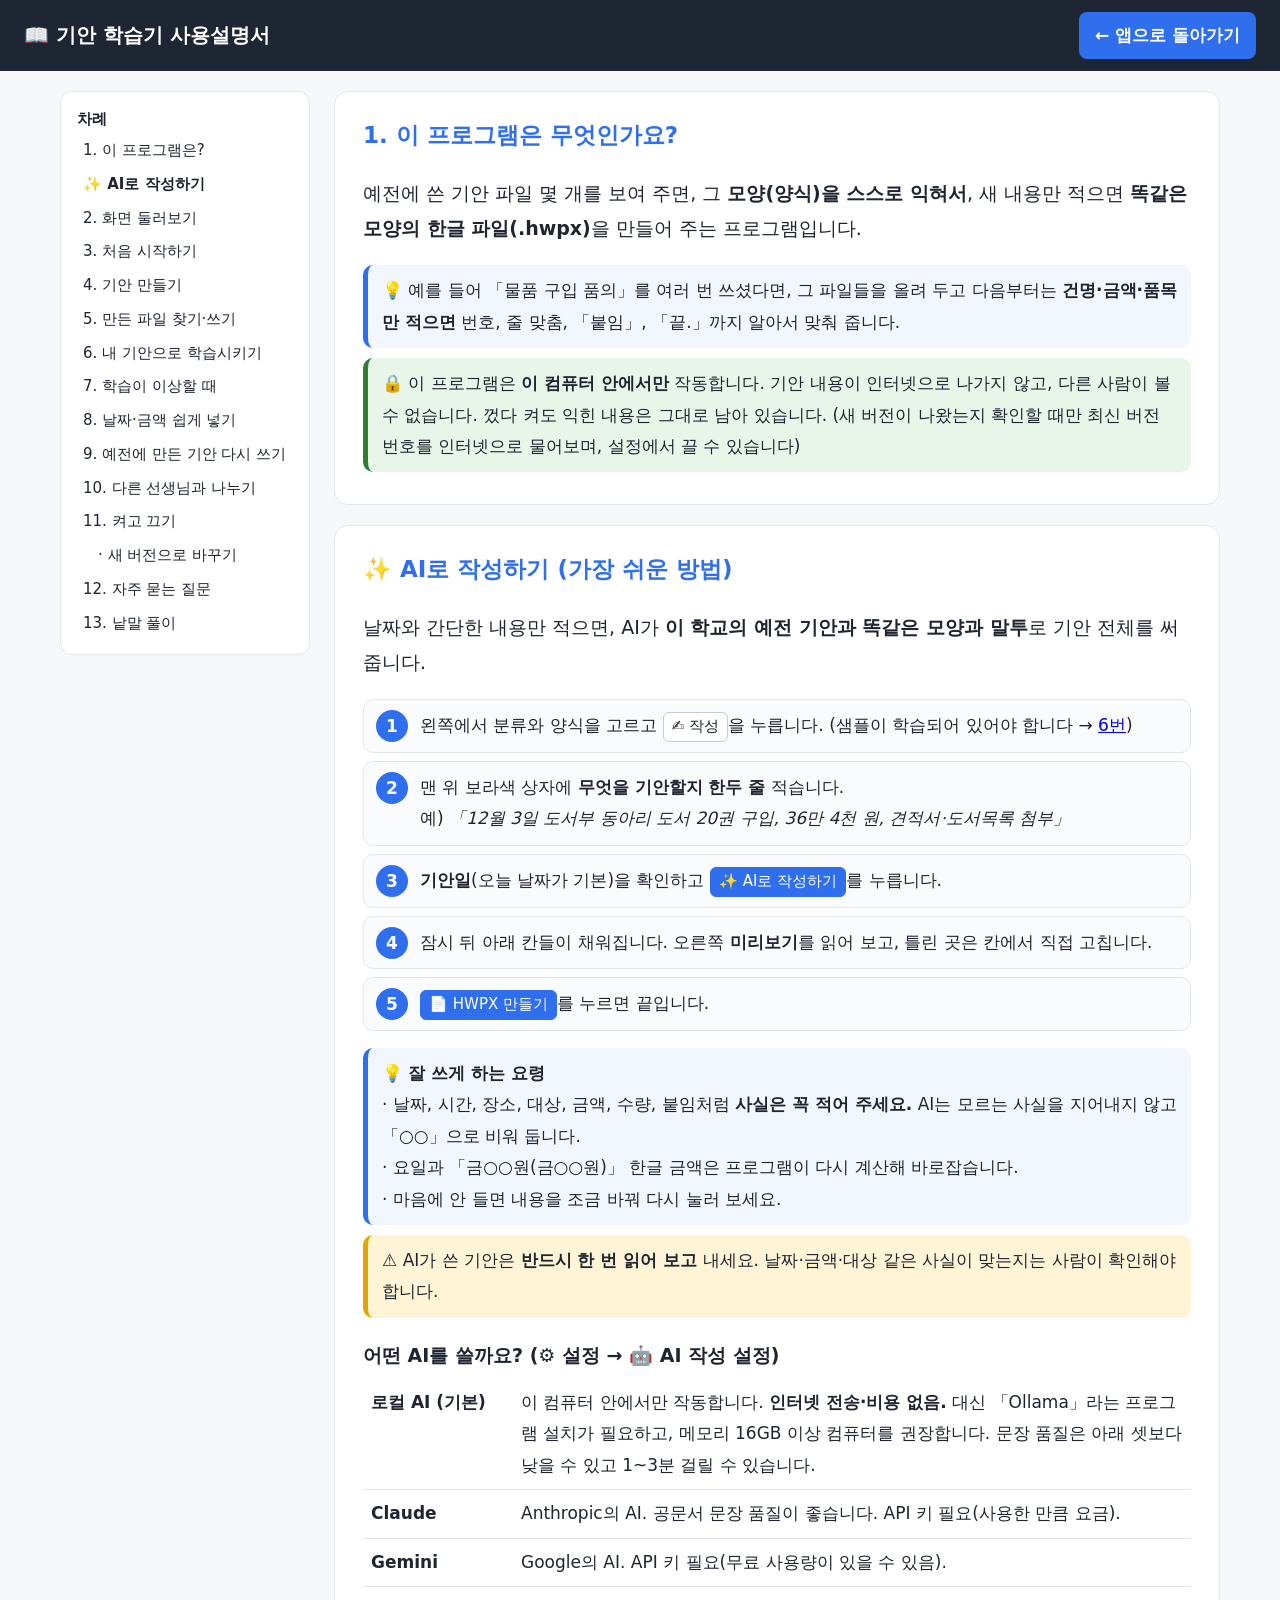
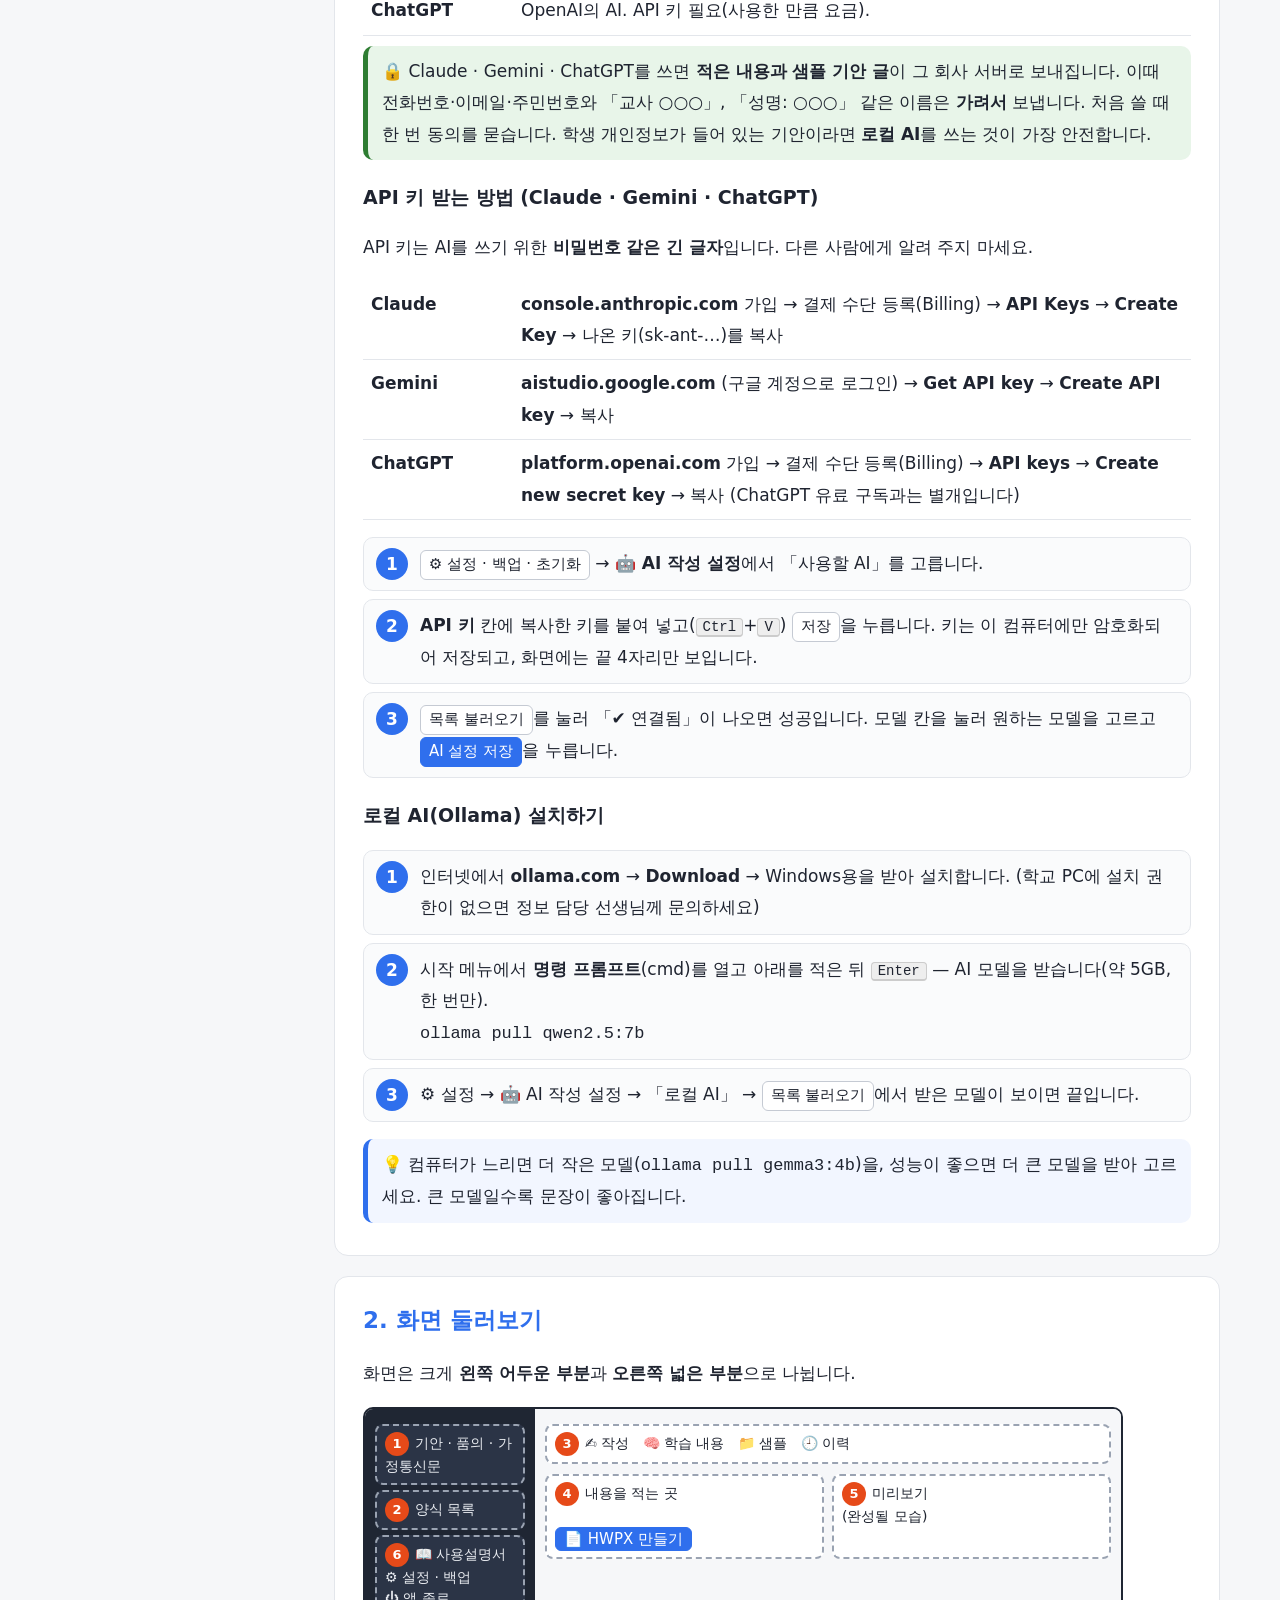
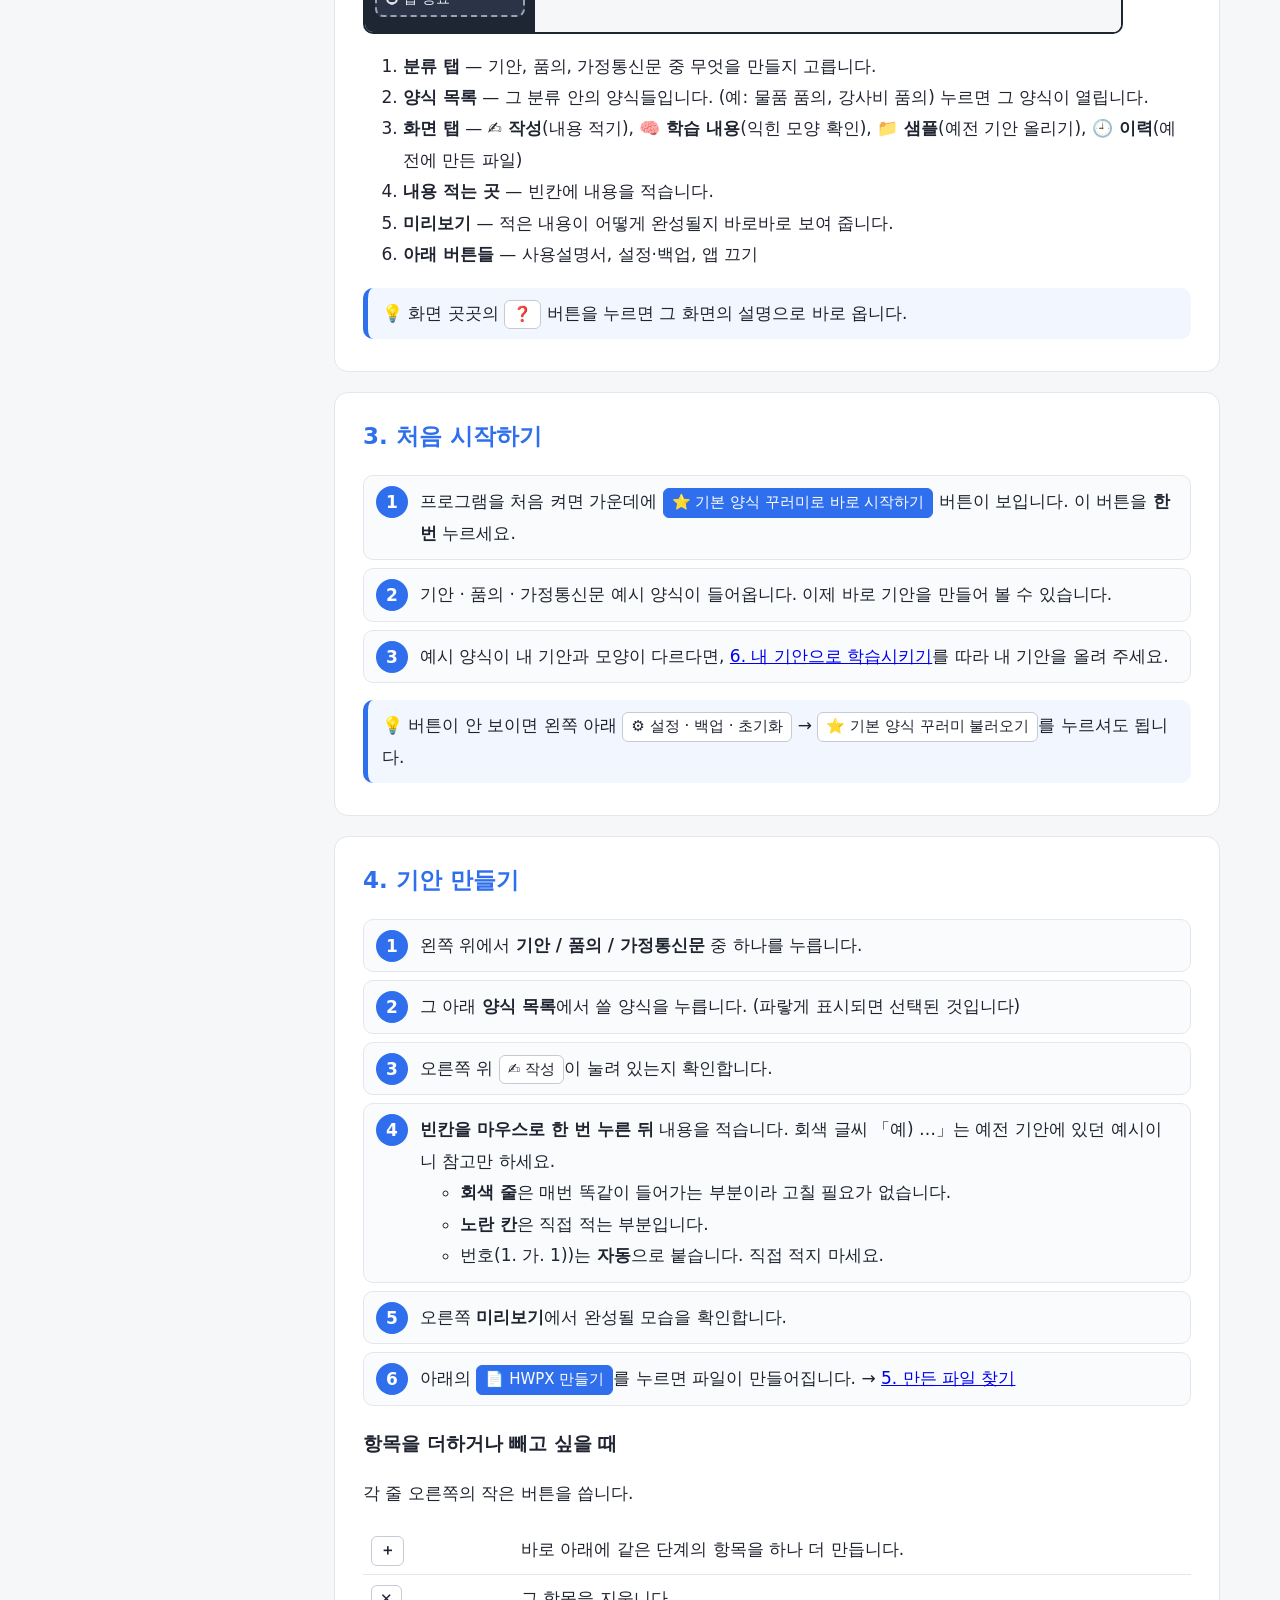
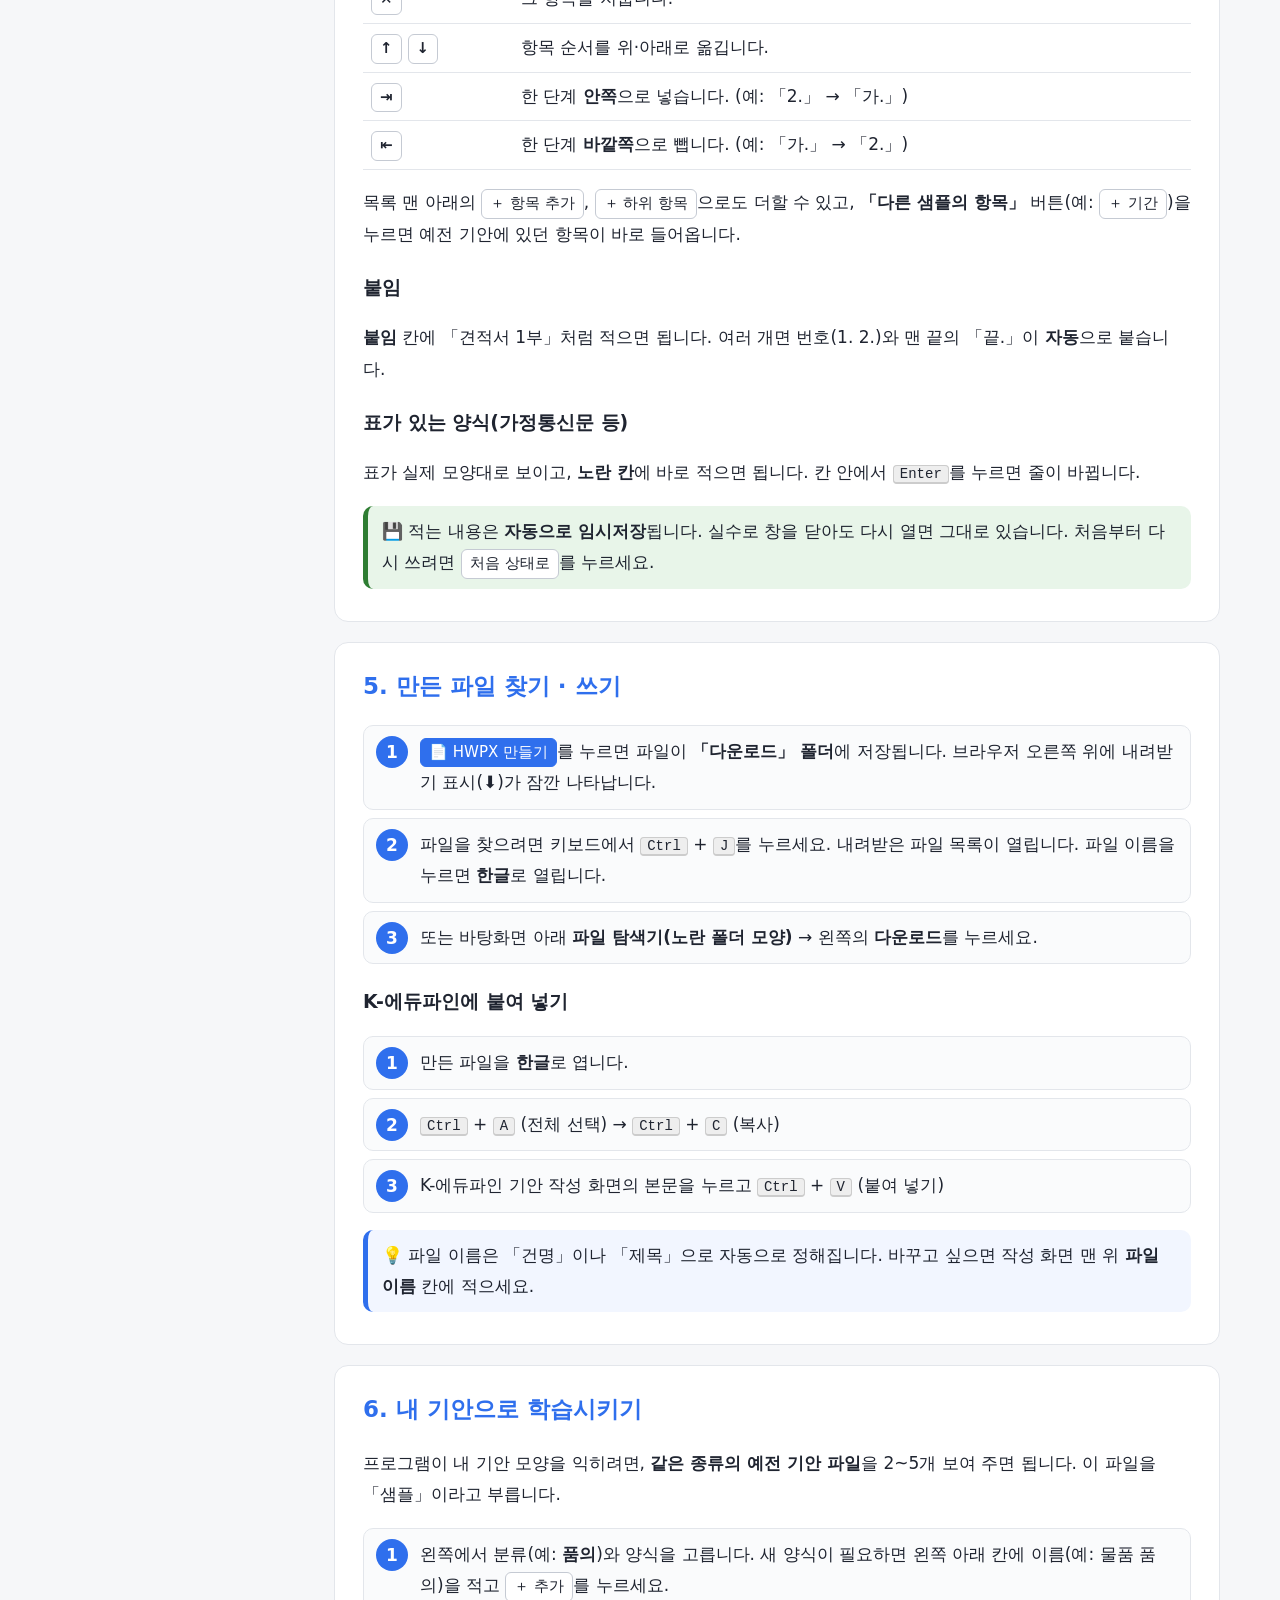
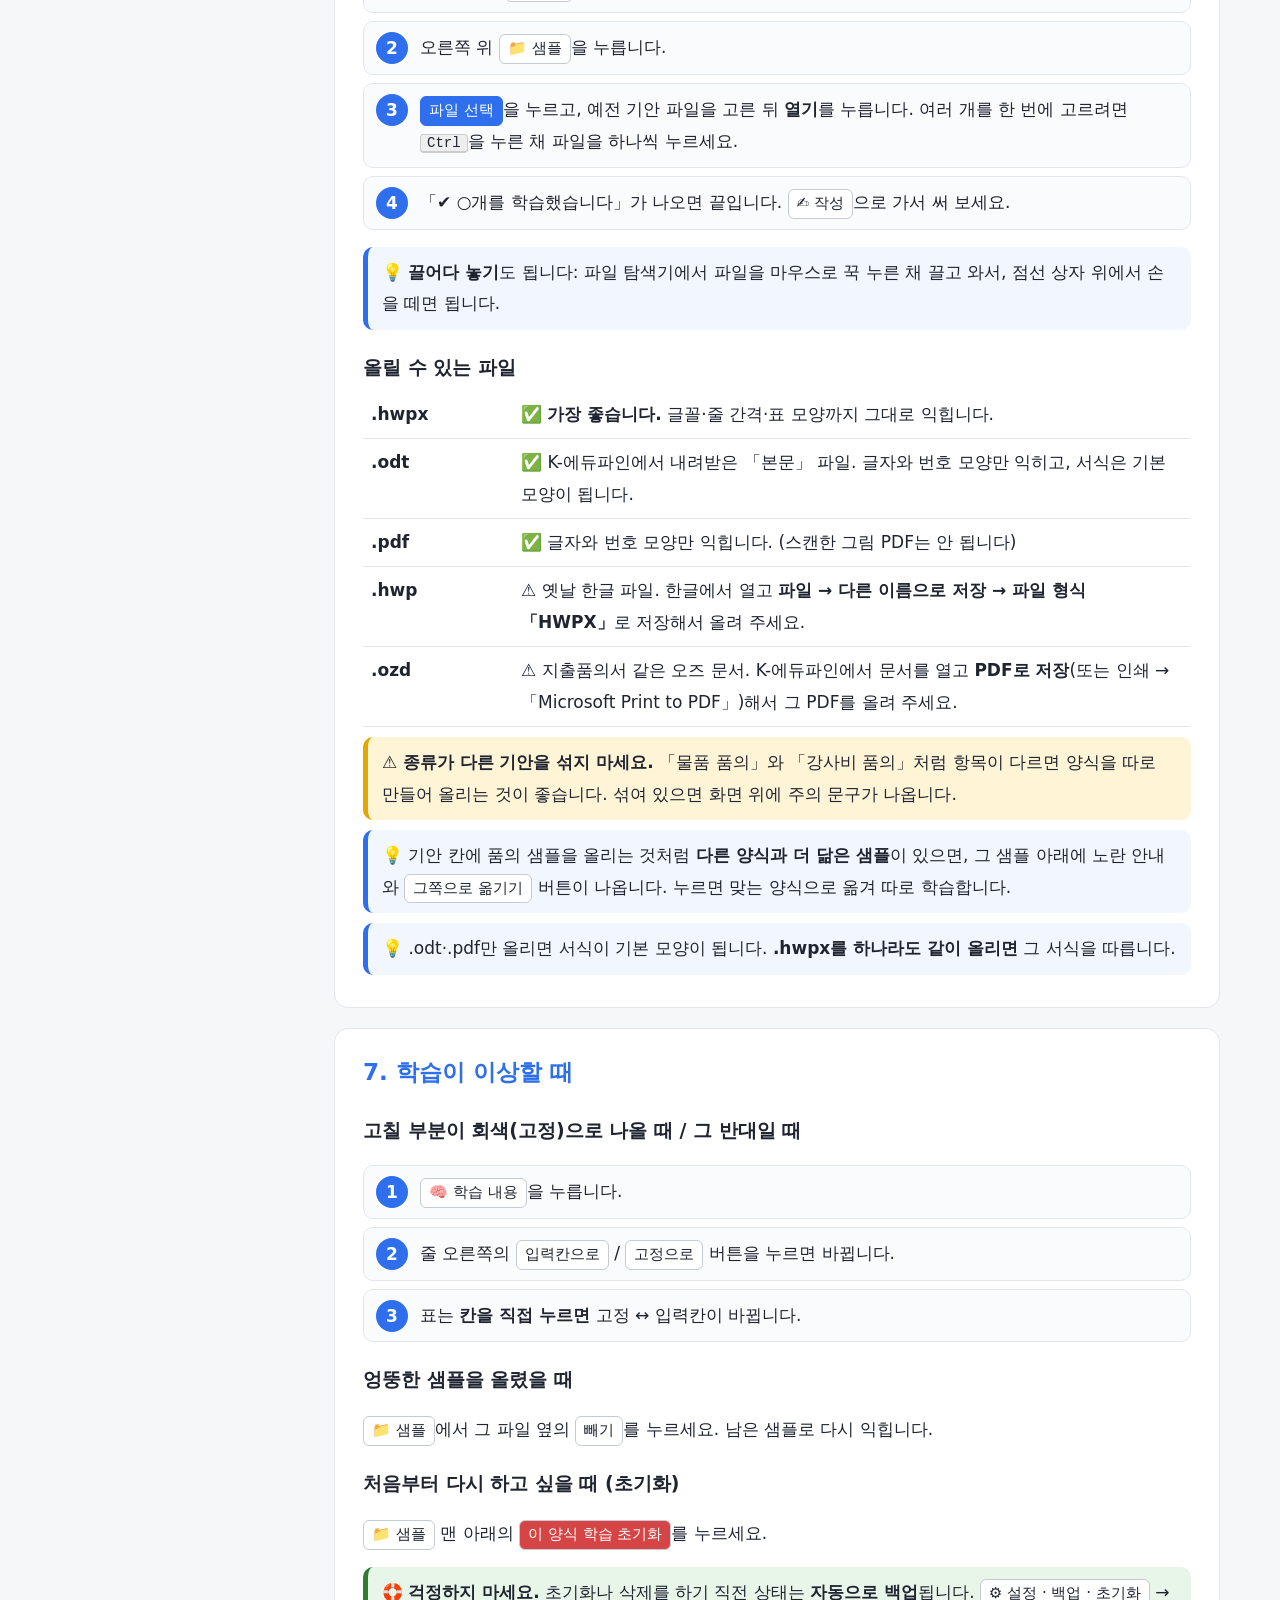
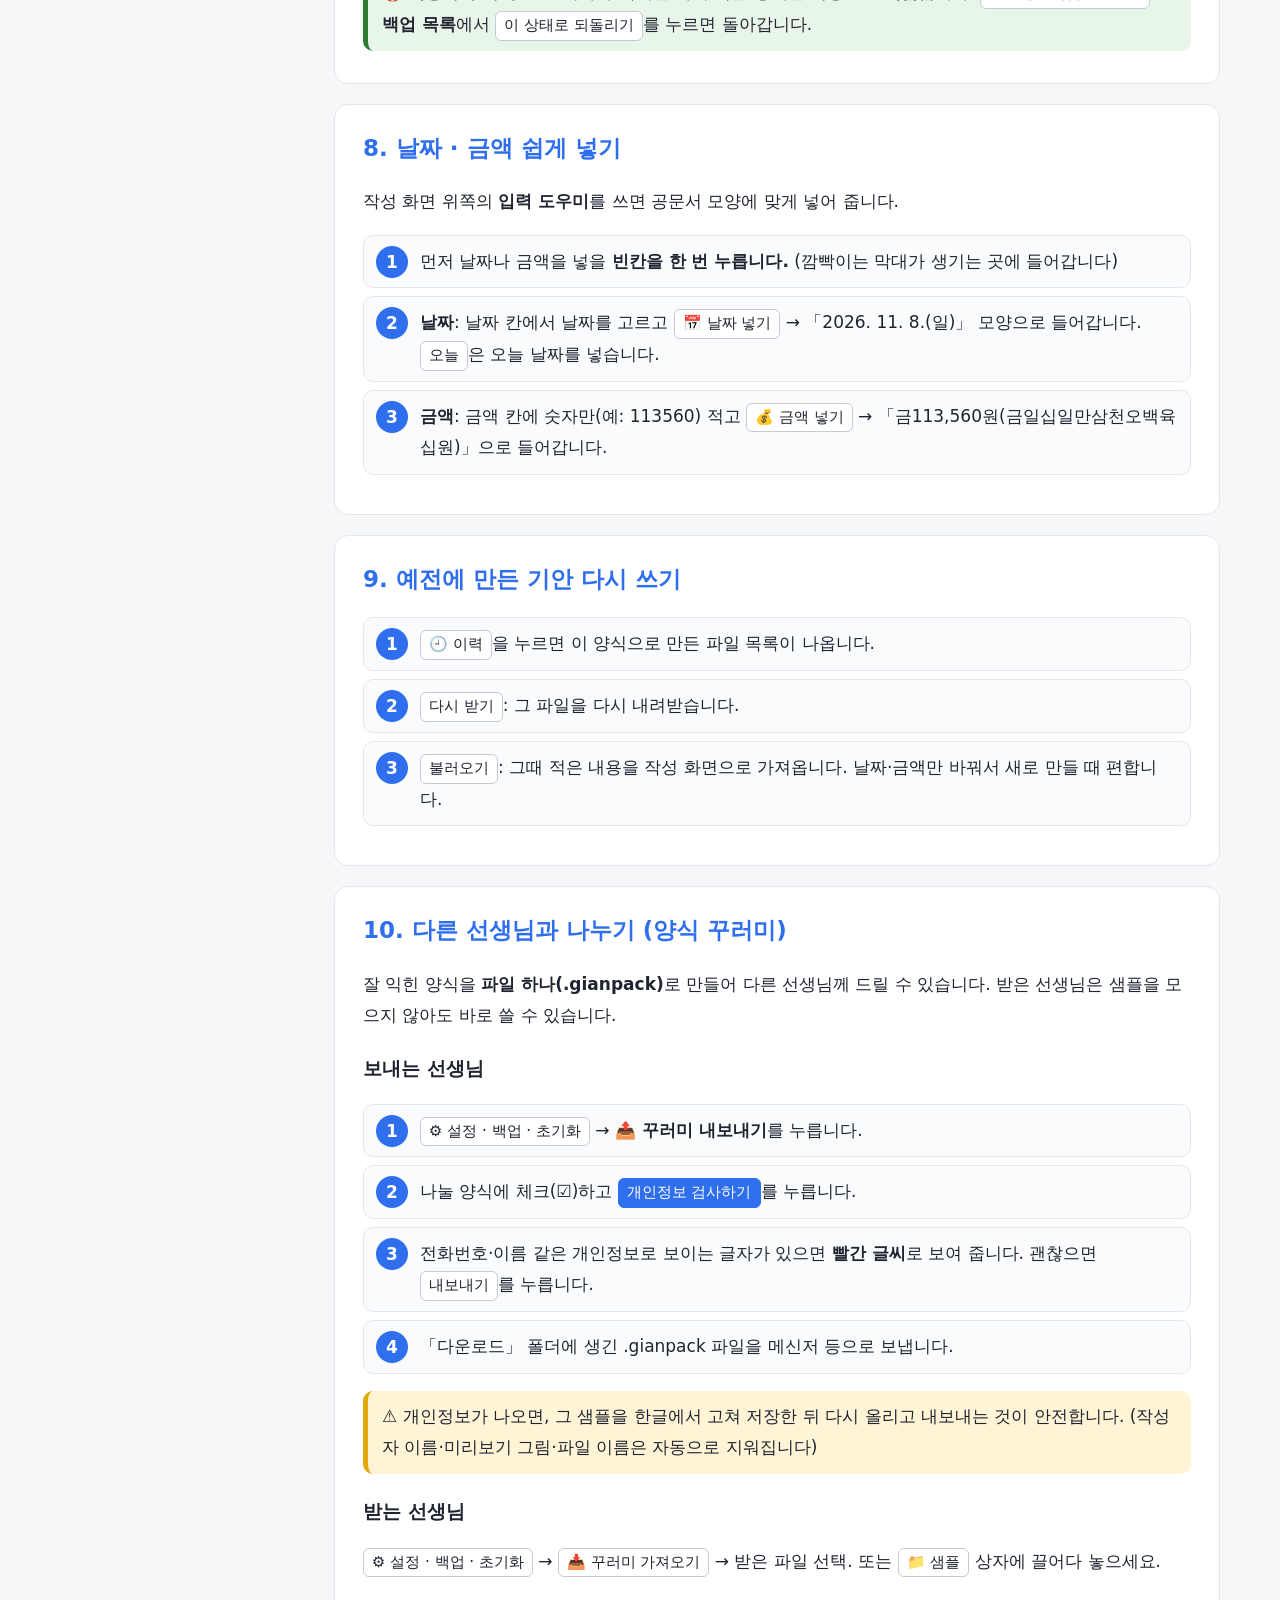
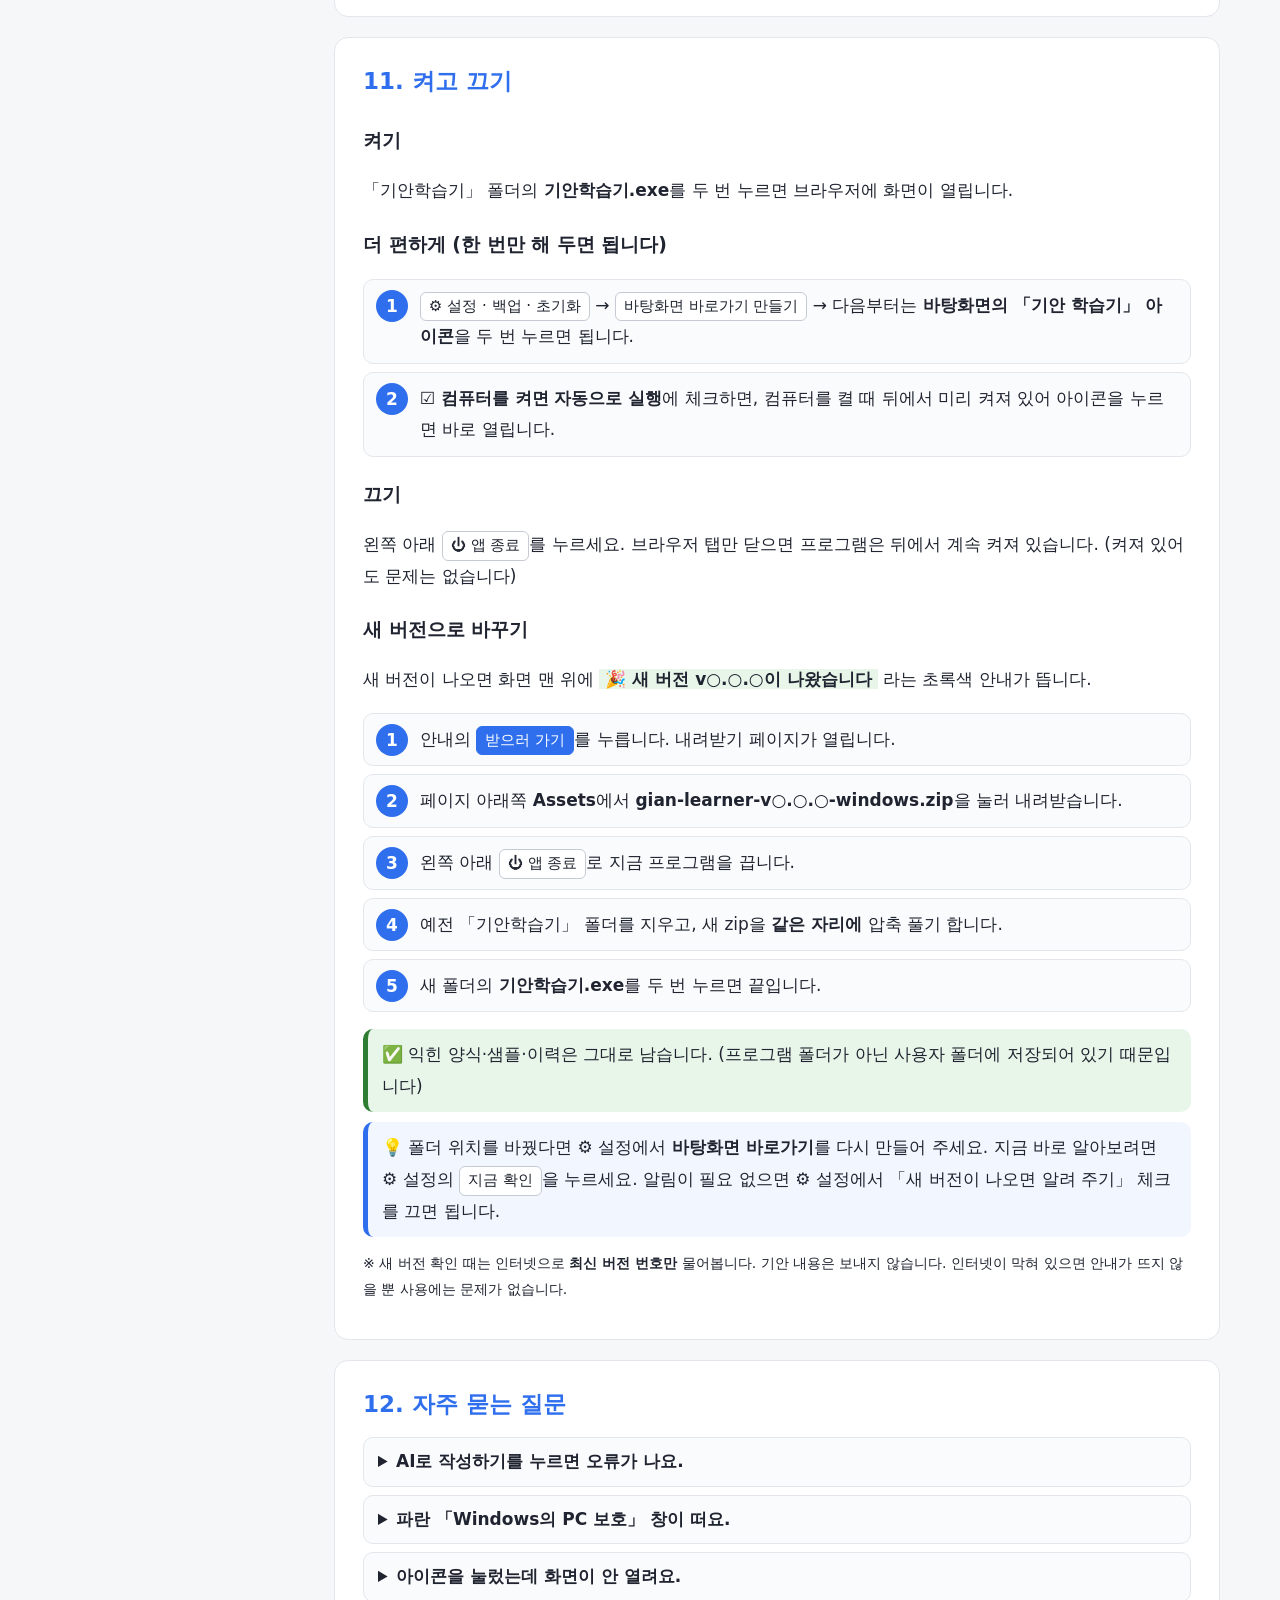
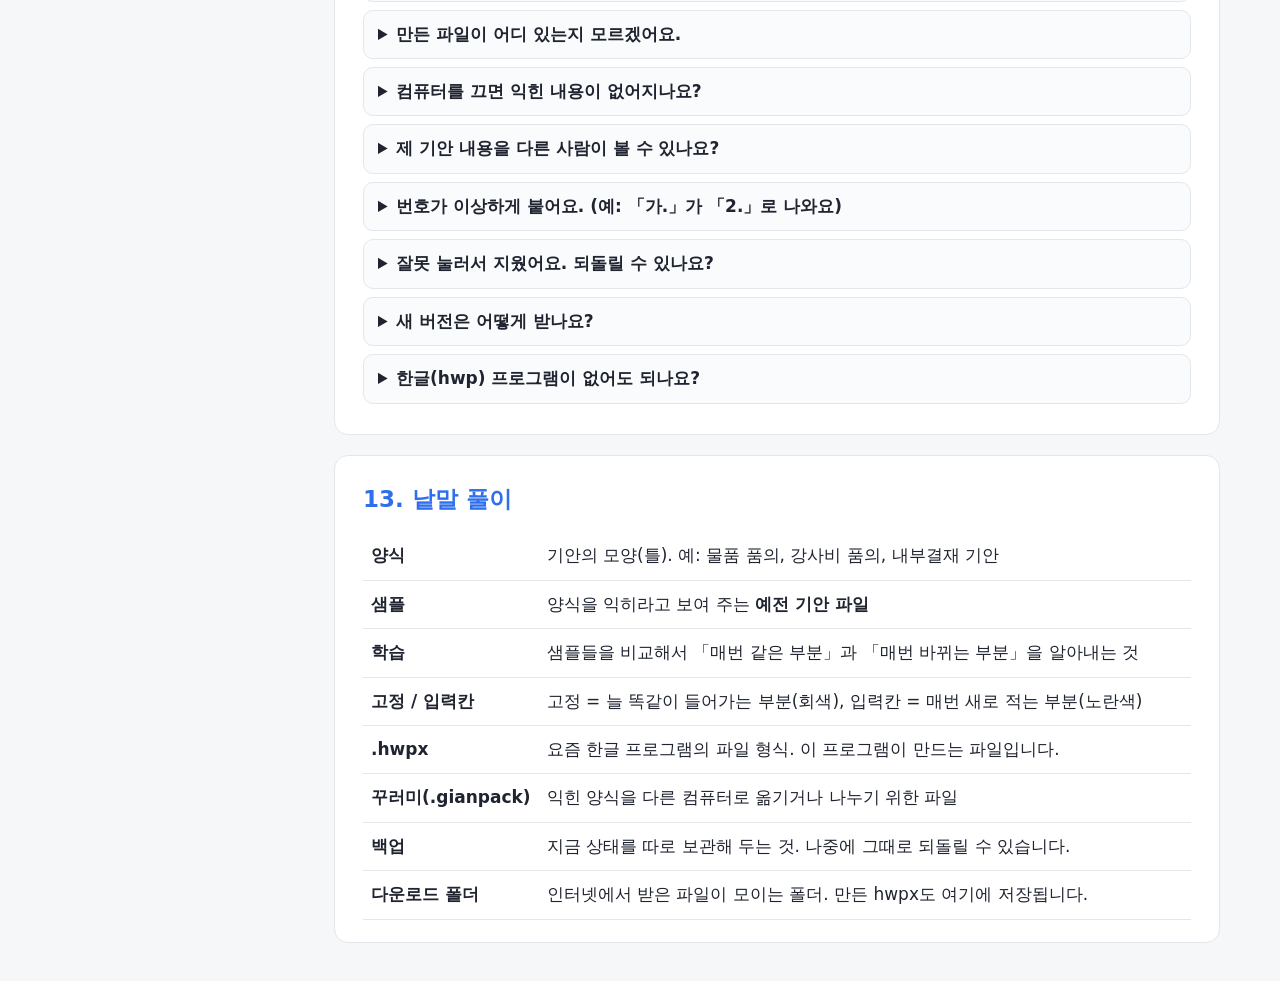
==== app/static/help.html @ 11eee834 "revert: 표 줄 늘리기·줄이기 기능 빼기 (샘플 양식 확인만 v1.3.0에 남김) 기안문에는 표가 없고 품의 표는 K-에듀파인이 자동으로 넣으므로 사용자 결정에 따라 표 반복" ====
<!DOCTYPE html>
<html lang="ko">
<head>
<meta charset="utf-8">
<meta name="viewport" content="width=device-width, initial-scale=1">
<title>기안 학습기 사용설명서</title>
<style>
  :root { --primary: #2f6fed; --line: #e3e6eb; --muted: #6b7280; --soft: #f2f6ff; --warn: #fff4d6; --ok: #e8f5e9; }
  * { box-sizing: border-box; }
  body { margin: 0; font-family: "Malgun Gothic", "맑은 고딕", system-ui, sans-serif; font-size: 17px; line-height: 1.85; color: #1f2430; background: #f6f7f9; }
  header { position: sticky; top: 0; z-index: 5; background: #1f2633; color: #fff; padding: 12px 24px; display: flex; align-items: center; gap: 14px; }
  header h1 { font-size: 20px; margin: 0; flex: 1; }
  header a.back { background: var(--primary); color: #fff; text-decoration: none; padding: 8px 16px; border-radius: 8px; font-weight: 700; }
  .wrap { display: grid; grid-template-columns: 250px 1fr; gap: 24px; max-width: 1200px; margin: 0 auto; padding: 20px; }
  nav.toc { position: sticky; top: 76px; align-self: start; background: #fff; border: 1px solid var(--line); border-radius: 12px; padding: 14px 16px; font-size: 15px; }
  nav.toc a { display: block; color: #1f2430; text-decoration: none; padding: 3px 6px; border-radius: 6px; }
  nav.toc a:hover { background: var(--soft); color: var(--primary); }
  main section { background: #fff; border: 1px solid var(--line); border-radius: 14px; padding: 22px 28px; margin-bottom: 20px; scroll-margin-top: 80px; }
  h2 { font-size: 23px; margin: 0 0 12px; color: var(--primary); }
  h3 { font-size: 19px; margin: 20px 0 6px; }
  ol.steps { counter-reset: s; list-style: none; padding: 0; }
  ol.steps > li { counter-increment: s; position: relative; padding: 10px 12px 10px 56px; margin: 8px 0; background: #fafbfc; border-radius: 10px; border: 1px solid var(--line); }
  ol.steps > li::before { content: counter(s); position: absolute; left: 12px; top: 10px; width: 32px; height: 32px; border-radius: 50%; background: var(--primary); color: #fff; font-weight: 700; text-align: center; line-height: 32px; }
  .btn { display: inline-block; background: #fff; border: 1px solid #c5cad3; border-radius: 6px; padding: 0 8px; font-size: 15px; white-space: nowrap; }
  .btn.blue { background: var(--primary); color: #fff; border-color: var(--primary); }
  .tip, .warn, .ok { border-radius: 10px; padding: 10px 14px; margin: 10px 0; }
  .tip { background: var(--soft); border-left: 5px solid var(--primary); }
  .warn { background: var(--warn); border-left: 5px solid #e0a800; }
  .ok { background: var(--ok); border-left: 5px solid #2e7d32; }
  kbd { background: #eee; border: 1px solid #ccc; border-bottom-width: 2px; border-radius: 4px; padding: 0 6px; font-size: 14px; }
  /* 화면 그림 */
  .mock { display: grid; grid-template-columns: 170px 1fr; gap: 0; border: 2px solid #1f2633; border-radius: 10px; overflow: hidden; font-size: 14px; line-height: 1.5; margin: 12px 0; max-width: 760px; }
  .mock .side { background: #1f2633; color: #e8ebf0; padding: 10px; }
  .mock .main { padding: 10px; background: #f6f7f9; }
  .mock .box { border: 2px dashed #9aa3b2; border-radius: 8px; padding: 6px 8px; margin: 5px 0; position: relative; background: #fff; color: #1f2430; }
  .mock .side .box { background: #2b3446; color: #e8ebf0; }
  .mock .num { display: inline-block; width: 24px; height: 24px; border-radius: 50%; background: #e64a19; color: #fff; text-align: center; line-height: 24px; font-weight: 700; margin-right: 6px; font-size: 13px; }
  .mock .row { display: flex; gap: 8px; }
  .mock .row .box { flex: 1; }
  table.terms { border-collapse: collapse; width: 100%; }
  table.terms td { border-bottom: 1px solid var(--line); padding: 8px; vertical-align: top; }
  table.terms td:first-child { font-weight: 700; white-space: nowrap; width: 150px; }
  details { border: 1px solid var(--line); border-radius: 10px; padding: 8px 14px; margin: 8px 0; background: #fafbfc; }
  details summary { cursor: pointer; font-weight: 700; }
  details[open] summary { margin-bottom: 6px; color: var(--primary); }
  .big { font-size: 19px; }
  @media (max-width: 900px) { .wrap { grid-template-columns: 1fr; } nav.toc { position: static; } }
  @media print { header, nav.toc { display: none; } .wrap { display: block; } section { break-inside: avoid; } }
</style>
</head>
<body>
<header>
  <h1>📖 기안 학습기 사용설명서</h1>
  <a class="back" href="/">← 앱으로 돌아가기</a>
</header>
<div class="wrap">
<nav class="toc">
  <b>차례</b>
  <a href="#what">1. 이 프로그램은?</a>
  <a href="#ai"><b>✨ AI로 작성하기</b></a>
  <a href="#screen">2. 화면 둘러보기</a>
  <a href="#start">3. 처음 시작하기</a>
  <a href="#write">4. 기안 만들기</a>
  <a href="#file">5. 만든 파일 찾기·쓰기</a>
  <a href="#samples">6. 내 기안으로 학습시키기</a>
  <a href="#learn">7. 학습이 이상할 때</a>
  <a href="#helper">8. 날짜·금액 쉽게 넣기</a>
  <a href="#history">9. 예전에 만든 기안 다시 쓰기</a>
  <a href="#share">10. 다른 선생님과 나누기</a>
  <a href="#onoff">11. 켜고 끄기</a>
  <a href="#update">　· 새 버전으로 바꾸기</a>
  <a href="#faq">12. 자주 묻는 질문</a>
  <a href="#terms">13. 낱말 풀이</a>
</nav>

<main>
<section id="what">
  <h2>1. 이 프로그램은 무엇인가요?</h2>
  <p class="big">예전에 쓴 기안 파일 몇 개를 보여 주면, 그 <b>모양(양식)을 스스로 익혀서</b>,
    새 내용만 적으면 <b>똑같은 모양의 한글 파일(.hwpx)</b>을 만들어 주는 프로그램입니다.</p>
  <div class="tip">💡 예를 들어 「물품 구입 품의」를 여러 번 쓰셨다면, 그 파일들을 올려 두고
    다음부터는 <b>건명·금액·품목만 적으면</b> 번호, 줄 맞춤, 「붙임」, 「끝.」까지 알아서 맞춰 줍니다.</div>
  <div class="ok">🔒 이 프로그램은 <b>이 컴퓨터 안에서만</b> 작동합니다. 기안 내용이 인터넷으로 나가지 않고,
    다른 사람이 볼 수 없습니다. 껐다 켜도 익힌 내용은 그대로 남아 있습니다.
    (새 버전이 나왔는지 확인할 때만 최신 버전 번호를 인터넷으로 물어보며, 설정에서 끌 수 있습니다)</div>
</section>

<section id="ai">
  <h2>✨ AI로 작성하기 (가장 쉬운 방법)</h2>
  <p class="big">날짜와 간단한 내용만 적으면, AI가 <b>이 학교의 예전 기안과 똑같은 모양과 말투</b>로 기안 전체를 써 줍니다.</p>
  <ol class="steps">
    <li>왼쪽에서 분류와 양식을 고르고 <span class="btn">✍ 작성</span>을 누릅니다. (샘플이 학습되어 있어야 합니다 → <a href="#samples">6번</a>)</li>
    <li>맨 위 보라색 상자에 <b>무엇을 기안할지 한두 줄</b> 적습니다.<br>
      예) <i>「12월 3일 도서부 동아리 도서 20권 구입, 36만 4천 원, 견적서·도서목록 첨부」</i></li>
    <li><b>기안일</b>(오늘 날짜가 기본)을 확인하고 <span class="btn blue">✨ AI로 작성하기</span>를 누릅니다.</li>
    <li>잠시 뒤 아래 칸들이 채워집니다. 오른쪽 <b>미리보기</b>를 읽어 보고, 틀린 곳은 칸에서 직접 고칩니다.</li>
    <li><span class="btn blue">📄 HWPX 만들기</span>를 누르면 끝입니다.</li>
  </ol>
  <div class="tip">💡 <b>잘 쓰게 하는 요령</b><br>
    · 날짜, 시간, 장소, 대상, 금액, 수량, 붙임처럼 <b>사실은 꼭 적어 주세요.</b> AI는 모르는 사실을 지어내지 않고 「○○」으로 비워 둡니다.<br>
    · 요일과 「금○○원(금○○원)」 한글 금액은 프로그램이 다시 계산해 바로잡습니다.<br>
    · 마음에 안 들면 내용을 조금 바꿔 다시 눌러 보세요.</div>
  <div class="warn">⚠ AI가 쓴 기안은 <b>반드시 한 번 읽어 보고</b> 내세요. 날짜·금액·대상 같은 사실이 맞는지는 사람이 확인해야 합니다.</div>

  <h3>어떤 AI를 쓸까요? (⚙ 설정 → 🤖 AI 작성 설정)</h3>
  <table class="terms">
    <tr><td>로컬 AI (기본)</td><td>이 컴퓨터 안에서만 작동합니다. <b>인터넷 전송·비용 없음.</b> 대신 「Ollama」라는 프로그램 설치가 필요하고, 메모리 16GB 이상 컴퓨터를 권장합니다. 문장 품질은 아래 셋보다 낮을 수 있고 1~3분 걸릴 수 있습니다.</td></tr>
    <tr><td>Claude</td><td>Anthropic의 AI. 공문서 문장 품질이 좋습니다. API 키 필요(사용한 만큼 요금).</td></tr>
    <tr><td>Gemini</td><td>Google의 AI. API 키 필요(무료 사용량이 있을 수 있음).</td></tr>
    <tr><td>ChatGPT</td><td>OpenAI의 AI. API 키 필요(사용한 만큼 요금).</td></tr>
  </table>
  <div class="ok">🔒 Claude · Gemini · ChatGPT를 쓰면 <b>적은 내용과 샘플 기안 글</b>이 그 회사 서버로 보내집니다.
    이때 전화번호·이메일·주민번호와 「교사 ○○○」, 「성명: ○○○」 같은 이름은 <b>가려서</b> 보냅니다. 처음 쓸 때 한 번 동의를 묻습니다.
    학생 개인정보가 들어 있는 기안이라면 <b>로컬 AI</b>를 쓰는 것이 가장 안전합니다.</div>

  <h3>API 키 받는 방법 (Claude · Gemini · ChatGPT)</h3>
  <p>API 키는 AI를 쓰기 위한 <b>비밀번호 같은 긴 글자</b>입니다. 다른 사람에게 알려 주지 마세요.</p>
  <table class="terms">
    <tr><td>Claude</td><td><b>console.anthropic.com</b> 가입 → 결제 수단 등록(Billing) → <b>API Keys</b> → <b>Create Key</b> → 나온 키(sk-ant-…)를 복사</td></tr>
    <tr><td>Gemini</td><td><b>aistudio.google.com</b> (구글 계정으로 로그인) → <b>Get API key</b> → <b>Create API key</b> → 복사</td></tr>
    <tr><td>ChatGPT</td><td><b>platform.openai.com</b> 가입 → 결제 수단 등록(Billing) → <b>API keys</b> → <b>Create new secret key</b> → 복사 (ChatGPT 유료 구독과는 별개입니다)</td></tr>
  </table>
  <ol class="steps">
    <li><span class="btn">⚙ 설정 · 백업 · 초기화</span> → <b>🤖 AI 작성 설정</b>에서 「사용할 AI」를 고릅니다.</li>
    <li><b>API 키</b> 칸에 복사한 키를 붙여 넣고(<kbd>Ctrl</kbd>+<kbd>V</kbd>) <span class="btn">저장</span>을 누릅니다. 키는 이 컴퓨터에만 암호화되어 저장되고, 화면에는 끝 4자리만 보입니다.</li>
    <li><span class="btn">목록 불러오기</span>를 눌러 「✔ 연결됨」이 나오면 성공입니다. 모델 칸을 눌러 원하는 모델을 고르고 <span class="btn blue">AI 설정 저장</span>을 누릅니다.</li>
  </ol>

  <h3>로컬 AI(Ollama) 설치하기</h3>
  <ol class="steps">
    <li>인터넷에서 <b>ollama.com</b> → <b>Download</b> → Windows용을 받아 설치합니다. (학교 PC에 설치 권한이 없으면 정보 담당 선생님께 문의하세요)</li>
    <li>시작 메뉴에서 <b>명령 프롬프트</b>(cmd)를 열고 아래를 적은 뒤 <kbd>Enter</kbd> — AI 모델을 받습니다(약 5GB, 한 번만).<br>
      <code>ollama pull qwen2.5:7b</code></li>
    <li>⚙ 설정 → 🤖 AI 작성 설정 → 「로컬 AI」 → <span class="btn">목록 불러오기</span>에서 받은 모델이 보이면 끝입니다.</li>
  </ol>
  <div class="tip">💡 컴퓨터가 느리면 더 작은 모델(<code>ollama pull gemma3:4b</code>)을, 성능이 좋으면 더 큰 모델을 받아 고르세요. 큰 모델일수록 문장이 좋아집니다.</div>
</section>

<section id="screen">
  <h2>2. 화면 둘러보기</h2>
  <p>화면은 크게 <b>왼쪽 어두운 부분</b>과 <b>오른쪽 넓은 부분</b>으로 나뉩니다.</p>
  <div class="mock">
    <div class="side">
      <div class="box"><span class="num">1</span>기안 · 품의 · 가정통신문</div>
      <div class="box"><span class="num">2</span>양식 목록</div>
      <div class="box"><span class="num">6</span>📖 사용설명서<br>⚙ 설정 · 백업<br>⏻ 앱 종료</div>
    </div>
    <div class="main">
      <div class="box"><span class="num">3</span>✍ 작성 &nbsp; 🧠 학습 내용 &nbsp; 📁 샘플 &nbsp; 🕘 이력</div>
      <div class="row">
        <div class="box"><span class="num">4</span>내용을 적는 곳<br><br><span class="btn blue">📄 HWPX 만들기</span></div>
        <div class="box"><span class="num">5</span>미리보기<br>(완성될 모습)</div>
      </div>
    </div>
  </div>
  <ol>
    <li><b>분류 탭</b> — 기안, 품의, 가정통신문 중 무엇을 만들지 고릅니다.</li>
    <li><b>양식 목록</b> — 그 분류 안의 양식들입니다. (예: 물품 품의, 강사비 품의) 누르면 그 양식이 열립니다.</li>
    <li><b>화면 탭</b> — <b>✍ 작성</b>(내용 적기), <b>🧠 학습 내용</b>(익힌 모양 확인), <b>📁 샘플</b>(예전 기안 올리기), <b>🕘 이력</b>(예전에 만든 파일)</li>
    <li><b>내용 적는 곳</b> — 빈칸에 내용을 적습니다.</li>
    <li><b>미리보기</b> — 적은 내용이 어떻게 완성될지 바로바로 보여 줍니다.</li>
    <li><b>아래 버튼들</b> — 사용설명서, 설정·백업, 앱 끄기</li>
  </ol>
  <div class="tip">💡 화면 곳곳의 <span class="btn">❓</span> 버튼을 누르면 그 화면의 설명으로 바로 옵니다.</div>
</section>

<section id="start">
  <h2>3. 처음 시작하기</h2>
  <ol class="steps">
    <li>프로그램을 처음 켜면 가운데에 <span class="btn blue">⭐ 기본 양식 꾸러미로 바로 시작하기</span> 버튼이 보입니다. 이 버튼을 <b>한 번</b> 누르세요.</li>
    <li>기안 · 품의 · 가정통신문 예시 양식이 들어옵니다. 이제 바로 기안을 만들어 볼 수 있습니다.</li>
    <li>예시 양식이 내 기안과 모양이 다르다면, <a href="#samples">6. 내 기안으로 학습시키기</a>를 따라 내 기안을 올려 주세요.</li>
  </ol>
  <div class="tip">💡 버튼이 안 보이면 왼쪽 아래 <span class="btn">⚙ 설정 · 백업 · 초기화</span> → <span class="btn">⭐ 기본 양식 꾸러미 불러오기</span>를 누르셔도 됩니다.</div>
</section>

<section id="write">
  <h2>4. 기안 만들기</h2>
  <ol class="steps">
    <li>왼쪽 위에서 <b>기안 / 품의 / 가정통신문</b> 중 하나를 누릅니다.</li>
    <li>그 아래 <b>양식 목록</b>에서 쓸 양식을 누릅니다. (파랗게 표시되면 선택된 것입니다)</li>
    <li>오른쪽 위 <span class="btn">✍ 작성</span>이 눌려 있는지 확인합니다.</li>
    <li><b>빈칸을 마우스로 한 번 누른 뒤</b> 내용을 적습니다. 회색 글씨 「예) …」는 예전 기안에 있던 예시이니 참고만 하세요.
      <ul>
        <li><b>회색 줄</b>은 매번 똑같이 들어가는 부분이라 고칠 필요가 없습니다.</li>
        <li><b>노란 칸</b>은 직접 적는 부분입니다.</li>
        <li>번호(1. 가. 1))는 <b>자동</b>으로 붙습니다. 직접 적지 마세요.</li>
      </ul>
    </li>
    <li>오른쪽 <b>미리보기</b>에서 완성될 모습을 확인합니다.</li>
    <li>아래의 <span class="btn blue">📄 HWPX 만들기</span>를 누르면 파일이 만들어집니다. → <a href="#file">5. 만든 파일 찾기</a></li>
  </ol>
  <h3>항목을 더하거나 빼고 싶을 때</h3>
  <p>각 줄 오른쪽의 작은 버튼을 씁니다.</p>
  <table class="terms">
    <tr><td><span class="btn">＋</span></td><td>바로 아래에 같은 단계의 항목을 하나 더 만듭니다.</td></tr>
    <tr><td><span class="btn">✕</span></td><td>그 항목을 지웁니다.</td></tr>
    <tr><td><span class="btn">↑</span> <span class="btn">↓</span></td><td>항목 순서를 위·아래로 옮깁니다.</td></tr>
    <tr><td><span class="btn">⇥</span></td><td>한 단계 <b>안쪽</b>으로 넣습니다. (예: 「2.」 → 「가.」)</td></tr>
    <tr><td><span class="btn">⇤</span></td><td>한 단계 <b>바깥쪽</b>으로 뺍니다. (예: 「가.」 → 「2.」)</td></tr>
  </table>
  <p>목록 맨 아래의 <span class="btn">＋ 항목 추가</span>, <span class="btn">＋ 하위 항목</span>으로도 더할 수 있고,
    <b>「다른 샘플의 항목」</b> 버튼(예: <span class="btn">＋ 기간</span>)을 누르면 예전 기안에 있던 항목이 바로 들어옵니다.</p>
  <h3>붙임</h3>
  <p><b>붙임</b> 칸에 「견적서 1부」처럼 적으면 됩니다. 여러 개면 번호(1. 2.)와 맨 끝의 「끝.」이 <b>자동</b>으로 붙습니다.</p>
  <h3>표가 있는 양식(가정통신문 등)</h3>
  <p>표가 실제 모양대로 보이고, <b>노란 칸</b>에 바로 적으면 됩니다. 칸 안에서 <kbd>Enter</kbd>를 누르면 줄이 바뀝니다.</p>
  <div class="ok">💾 적는 내용은 <b>자동으로 임시저장</b>됩니다. 실수로 창을 닫아도 다시 열면 그대로 있습니다.
    처음부터 다시 쓰려면 <span class="btn">처음 상태로</span>를 누르세요.</div>
</section>

<section id="file">
  <h2>5. 만든 파일 찾기 · 쓰기</h2>
  <ol class="steps">
    <li><span class="btn blue">📄 HWPX 만들기</span>를 누르면 파일이 <b>「다운로드」 폴더</b>에 저장됩니다.
      브라우저 오른쪽 위에 내려받기 표시(⬇)가 잠깐 나타납니다.</li>
    <li>파일을 찾으려면 키보드에서 <kbd>Ctrl</kbd> + <kbd>J</kbd>를 누르세요. 내려받은 파일 목록이 열립니다. 파일 이름을 누르면 <b>한글</b>로 열립니다.</li>
    <li>또는 바탕화면 아래 <b>파일 탐색기(노란 폴더 모양)</b> → 왼쪽의 <b>다운로드</b>를 누르세요.</li>
  </ol>
  <h3>K-에듀파인에 붙여 넣기</h3>
  <ol class="steps">
    <li>만든 파일을 <b>한글</b>로 엽니다.</li>
    <li><kbd>Ctrl</kbd> + <kbd>A</kbd> (전체 선택) → <kbd>Ctrl</kbd> + <kbd>C</kbd> (복사)</li>
    <li>K-에듀파인 기안 작성 화면의 본문을 누르고 <kbd>Ctrl</kbd> + <kbd>V</kbd> (붙여 넣기)</li>
  </ol>
  <div class="tip">💡 파일 이름은 「건명」이나 「제목」으로 자동으로 정해집니다. 바꾸고 싶으면 작성 화면 맨 위 <b>파일 이름</b> 칸에 적으세요.</div>
</section>

<section id="samples">
  <h2>6. 내 기안으로 학습시키기</h2>
  <p>프로그램이 내 기안 모양을 익히려면, <b>같은 종류의 예전 기안 파일</b>을 2~5개 보여 주면 됩니다. 이 파일을 「샘플」이라고 부릅니다.</p>
  <ol class="steps">
    <li>왼쪽에서 분류(예: <b>품의</b>)와 양식을 고릅니다. 새 양식이 필요하면 왼쪽 아래 칸에 이름(예: 물품 품의)을 적고 <span class="btn">＋ 추가</span>를 누르세요.</li>
    <li>오른쪽 위 <span class="btn">📁 샘플</span>을 누릅니다.</li>
    <li><span class="btn blue">파일 선택</span>을 누르고, 예전 기안 파일을 고른 뒤 <b>열기</b>를 누릅니다.
      여러 개를 한 번에 고르려면 <kbd>Ctrl</kbd>을 누른 채 파일을 하나씩 누르세요.</li>
    <li>「✔ ○개를 학습했습니다」가 나오면 끝입니다. <span class="btn">✍ 작성</span>으로 가서 써 보세요.</li>
  </ol>
  <div class="tip">💡 <b>끌어다 놓기</b>도 됩니다: 파일 탐색기에서 파일을 마우스로 꾹 누른 채 끌고 와서, 점선 상자 위에서 손을 떼면 됩니다.</div>
  <h3>올릴 수 있는 파일</h3>
  <table class="terms">
    <tr><td>.hwpx</td><td>✅ <b>가장 좋습니다.</b> 글꼴·줄 간격·표 모양까지 그대로 익힙니다.</td></tr>
    <tr><td>.odt</td><td>✅ K-에듀파인에서 내려받은 「본문」 파일. 글자와 번호 모양만 익히고, 서식은 기본 모양이 됩니다.</td></tr>
    <tr><td>.pdf</td><td>✅ 글자와 번호 모양만 익힙니다. (스캔한 그림 PDF는 안 됩니다)</td></tr>
    <tr><td>.hwp</td><td>⚠ 옛날 한글 파일. 한글에서 열고 <b>파일 → 다른 이름으로 저장 → 파일 형식 「HWPX」</b>로 저장해서 올려 주세요.</td></tr>
    <tr><td>.ozd</td><td>⚠ 지출품의서 같은 오즈 문서. K-에듀파인에서 문서를 열고 <b>PDF로 저장</b>(또는 인쇄 → 「Microsoft Print to PDF」)해서 그 PDF를 올려 주세요.</td></tr>
  </table>
  <div class="warn">⚠ <b>종류가 다른 기안을 섞지 마세요.</b> 「물품 품의」와 「강사비 품의」처럼 항목이 다르면 양식을 따로 만들어 올리는 것이 좋습니다.
    섞여 있으면 화면 위에 주의 문구가 나옵니다.</div>
  <div class="tip">💡 기안 칸에 품의 샘플을 올리는 것처럼 <b>다른 양식과 더 닮은 샘플</b>이 있으면, 그 샘플 아래에 노란 안내와
    <span class="btn">그쪽으로 옮기기</span> 버튼이 나옵니다. 누르면 맞는 양식으로 옮겨 따로 학습합니다.</div>
  <div class="tip">💡 .odt·.pdf만 올리면 서식이 기본 모양이 됩니다. <b>.hwpx를 하나라도 같이 올리면</b> 그 서식을 따릅니다.</div>
</section>

<section id="learn">
  <h2>7. 학습이 이상할 때</h2>
  <h3>고칠 부분이 회색(고정)으로 나올 때 / 그 반대일 때</h3>
  <ol class="steps">
    <li><span class="btn">🧠 학습 내용</span>을 누릅니다.</li>
    <li>줄 오른쪽의 <span class="btn">입력칸으로</span> / <span class="btn">고정으로</span> 버튼을 누르면 바뀝니다.</li>
    <li>표는 <b>칸을 직접 누르면</b> 고정 ↔ 입력칸이 바뀝니다.</li>
  </ol>
  <h3>엉뚱한 샘플을 올렸을 때</h3>
  <p><span class="btn">📁 샘플</span>에서 그 파일 옆의 <span class="btn">빼기</span>를 누르세요. 남은 샘플로 다시 익힙니다.</p>
  <h3>처음부터 다시 하고 싶을 때 (초기화)</h3>
  <p><span class="btn">📁 샘플</span> 맨 아래의 <span class="btn" style="background:#d64545;color:#fff">이 양식 학습 초기화</span>를 누르세요.</p>
  <div class="ok">🛟 <b>걱정하지 마세요.</b> 초기화나 삭제를 하기 직전 상태는 <b>자동으로 백업</b>됩니다.
    <span class="btn">⚙ 설정 · 백업 · 초기화</span> → <b>백업 목록</b>에서 <span class="btn">이 상태로 되돌리기</span>를 누르면 돌아갑니다.</div>
</section>

<section id="helper">
  <h2>8. 날짜 · 금액 쉽게 넣기</h2>
  <p>작성 화면 위쪽의 <b>입력 도우미</b>를 쓰면 공문서 모양에 맞게 넣어 줍니다.</p>
  <ol class="steps">
    <li>먼저 날짜나 금액을 넣을 <b>빈칸을 한 번 누릅니다.</b> (깜빡이는 막대가 생기는 곳에 들어갑니다)</li>
    <li><b>날짜</b>: 날짜 칸에서 날짜를 고르고 <span class="btn">📅 날짜 넣기</span> → 「2026. 11. 8.(일)」 모양으로 들어갑니다. <span class="btn">오늘</span>은 오늘 날짜를 넣습니다.</li>
    <li><b>금액</b>: 금액 칸에 숫자만(예: 113560) 적고 <span class="btn">💰 금액 넣기</span> → 「금113,560원(금일십일만삼천오백육십원)」으로 들어갑니다.</li>
  </ol>
</section>

<section id="history">
  <h2>9. 예전에 만든 기안 다시 쓰기</h2>
  <ol class="steps">
    <li><span class="btn">🕘 이력</span>을 누르면 이 양식으로 만든 파일 목록이 나옵니다.</li>
    <li><span class="btn">다시 받기</span>: 그 파일을 다시 내려받습니다.</li>
    <li><span class="btn">불러오기</span>: 그때 적은 내용을 작성 화면으로 가져옵니다. 날짜·금액만 바꿔서 새로 만들 때 편합니다.</li>
  </ol>
</section>

<section id="share">
  <h2>10. 다른 선생님과 나누기 (양식 꾸러미)</h2>
  <p>잘 익힌 양식을 <b>파일 하나(.gianpack)</b>로 만들어 다른 선생님께 드릴 수 있습니다. 받은 선생님은 샘플을 모으지 않아도 바로 쓸 수 있습니다.</p>
  <h3>보내는 선생님</h3>
  <ol class="steps">
    <li><span class="btn">⚙ 설정 · 백업 · 초기화</span> → <b>📤 꾸러미 내보내기</b>를 누릅니다.</li>
    <li>나눌 양식에 체크(☑)하고 <span class="btn blue">개인정보 검사하기</span>를 누릅니다.</li>
    <li>전화번호·이름 같은 개인정보로 보이는 글자가 있으면 <b>빨간 글씨</b>로 보여 줍니다. 괜찮으면 <span class="btn">내보내기</span>를 누릅니다.</li>
    <li>「다운로드」 폴더에 생긴 .gianpack 파일을 메신저 등으로 보냅니다.</li>
  </ol>
  <div class="warn">⚠ 개인정보가 나오면, 그 샘플을 한글에서 고쳐 저장한 뒤 다시 올리고 내보내는 것이 안전합니다.
    (작성자 이름·미리보기 그림·파일 이름은 자동으로 지워집니다)</div>
  <h3>받는 선생님</h3>
  <p><span class="btn">⚙ 설정 · 백업 · 초기화</span> → <span class="btn">📥 꾸러미 가져오기</span> → 받은 파일 선택. 또는 <span class="btn">📁 샘플</span> 상자에 끌어다 놓으세요.</p>
</section>

<section id="onoff">
  <h2>11. 켜고 끄기</h2>
  <h3>켜기</h3>
  <p>「기안학습기」 폴더의 <b>기안학습기.exe</b>를 두 번 누르면 브라우저에 화면이 열립니다.</p>
  <h3>더 편하게 (한 번만 해 두면 됩니다)</h3>
  <ol class="steps">
    <li><span class="btn">⚙ 설정 · 백업 · 초기화</span> → <span class="btn">바탕화면 바로가기 만들기</span> → 다음부터는 <b>바탕화면의 「기안 학습기」 아이콘</b>을 두 번 누르면 됩니다.</li>
    <li>☑ <b>컴퓨터를 켜면 자동으로 실행</b>에 체크하면, 컴퓨터를 켤 때 뒤에서 미리 켜져 있어 아이콘을 누르면 바로 열립니다.</li>
  </ol>
  <h3>끄기</h3>
  <p>왼쪽 아래 <span class="btn">⏻ 앱 종료</span>를 누르세요. 브라우저 탭만 닫으면 프로그램은 뒤에서 계속 켜져 있습니다. (켜져 있어도 문제는 없습니다)</p>
  <h3 id="update" style="scroll-margin-top:80px">새 버전으로 바꾸기</h3>
  <p>새 버전이 나오면 화면 맨 위에 <b style="background:#e8f5e9;padding:0 6px">🎉 새 버전 v○.○.○이 나왔습니다</b> 라는 초록색 안내가 뜹니다.</p>
  <ol class="steps">
    <li>안내의 <span class="btn blue">받으러 가기</span>를 누릅니다. 내려받기 페이지가 열립니다.</li>
    <li>페이지 아래쪽 <b>Assets</b>에서 <b>gian-learner-v○.○.○-windows.zip</b>을 눌러 내려받습니다.</li>
    <li>왼쪽 아래 <span class="btn">⏻ 앱 종료</span>로 지금 프로그램을 끕니다.</li>
    <li>예전 「기안학습기」 폴더를 지우고, 새 zip을 <b>같은 자리에</b> 압축 풀기 합니다.</li>
    <li>새 폴더의 <b>기안학습기.exe</b>를 두 번 누르면 끝입니다.</li>
  </ol>
  <div class="ok">✅ 익힌 양식·샘플·이력은 그대로 남습니다. (프로그램 폴더가 아닌 사용자 폴더에 저장되어 있기 때문입니다)</div>
  <div class="tip">💡 폴더 위치를 바꿨다면 ⚙ 설정에서 <b>바탕화면 바로가기</b>를 다시 만들어 주세요.
    지금 바로 알아보려면 ⚙ 설정의 <span class="btn">지금 확인</span>을 누르세요.
    알림이 필요 없으면 ⚙ 설정에서 「새 버전이 나오면 알려 주기」 체크를 끄면 됩니다.</div>
  <p class="muted" style="font-size:14px">※ 새 버전 확인 때는 인터넷으로 <b>최신 버전 번호만</b> 물어봅니다. 기안 내용은 보내지 않습니다. 인터넷이 막혀 있으면 안내가 뜨지 않을 뿐 사용에는 문제가 없습니다.</p>
</section>

<section id="faq">
  <h2>12. 자주 묻는 질문</h2>
  <details><summary>AI로 작성하기를 누르면 오류가 나요.</summary>
    · 「API 키가 올바르지 않습니다」 → ⚙ 설정에서 키를 다시 붙여 넣고 저장하세요.<br>
    · 「로컬 AI가 실행 중이 아닙니다」 → Ollama를 설치·실행하고 모델을 받았는지 확인하세요. → <a href="#ai">AI로 작성하기</a><br>
    · 「사용량 한도」 → 잠시 뒤 다시 하거나, 그 회사 사이트에서 결제 상태를 확인하세요.<br>
    · 학교 인터넷이 AI 사이트를 막는 경우도 있습니다. 그때는 로컬 AI를 쓰세요.</details>
  <details><summary>파란 「Windows의 PC 보호」 창이 떠요.</summary>
    개인이 만든 프로그램이라 나오는 안내입니다. <b>추가 정보</b>를 누른 뒤 <b>실행</b>을 누르세요. 처음 한 번만 나옵니다.</details>
  <details><summary>아이콘을 눌렀는데 화면이 안 열려요.</summary>
    10초쯤 기다려 보세요. 그래도 안 열리면 브라우저(크롬·엣지) 주소창에 <b>127.0.0.1:8765</b> 를 적고 <kbd>Enter</kbd>를 누르세요.
    그래도 안 되면 컴퓨터를 다시 켠 뒤 아이콘을 눌러 주세요.</details>
  <details><summary>만든 파일이 어디 있는지 모르겠어요.</summary>
    브라우저에서 <kbd>Ctrl</kbd> + <kbd>J</kbd>를 누르면 내려받은 파일 목록이 나옵니다. → <a href="#file">5. 만든 파일 찾기</a></details>
  <details><summary>컴퓨터를 끄면 익힌 내용이 없어지나요?</summary>
    아니요. 이 컴퓨터에 저장되어 있어서 껐다 켜도, 새 버전으로 바꿔도 그대로 남습니다. 단, <b>다른 컴퓨터</b>에서는 따로 익혀야 합니다. (꾸러미로 옮길 수 있습니다 → <a href="#share">10번</a>)</details>
  <details><summary>제 기안 내용을 다른 사람이 볼 수 있나요?</summary>
    아니요. 이 프로그램은 <b>이 컴퓨터 안에서만</b> 작동하고 인터넷으로 내용을 보내지 않습니다. 같은 학교 다른 컴퓨터에서도 접속할 수 없습니다.</details>
  <details><summary>번호가 이상하게 붙어요. (예: 「가.」가 「2.」로 나와요)</summary>
    그 줄 오른쪽의 <span class="btn">⇥</span>(안쪽으로) / <span class="btn">⇤</span>(바깥쪽으로)를 눌러 단계를 맞춰 주세요. 번호는 단계에 따라 자동으로 바뀝니다.</details>
  <details><summary>잘못 눌러서 지웠어요. 되돌릴 수 있나요?</summary>
    초기화·삭제 직전 상태는 자동으로 백업됩니다. <span class="btn">⚙ 설정 · 백업 · 초기화</span> → <b>백업 목록</b> → <span class="btn">이 상태로 되돌리기</span>.
    작성 중인 글은 자동 임시저장되어 있습니다.</details>
  <details><summary>새 버전은 어떻게 받나요?</summary>
    새 버전이 나오면 화면 위에 초록색 안내가 뜹니다. → <a href="#update">새 버전으로 바꾸기</a><br>직접 받으려면 인터넷 주소 <b>github.com/husky7025/gian-learner/releases</b> 에서 맨 위의 zip 파일을 받아, 기존 「기안학습기」 폴더를 지우고 새로 푼 폴더로 바꾸면 됩니다. 익힌 내용은 그대로 남습니다.
    (폴더 위치가 바뀌면 바탕화면 바로가기를 다시 만들어 주세요)</details>
  <details><summary>한글(hwp) 프로그램이 없어도 되나요?</summary>
    파일을 <b>만드는 것</b>은 한글이 없어도 됩니다. 만든 파일을 <b>열어 보려면</b> 한글이 필요합니다.</details>
</section>

<section id="terms">
  <h2>13. 낱말 풀이</h2>
  <table class="terms">
    <tr><td>양식</td><td>기안의 모양(틀). 예: 물품 품의, 강사비 품의, 내부결재 기안</td></tr>
    <tr><td>샘플</td><td>양식을 익히라고 보여 주는 <b>예전 기안 파일</b></td></tr>
    <tr><td>학습</td><td>샘플들을 비교해서 「매번 같은 부분」과 「매번 바뀌는 부분」을 알아내는 것</td></tr>
    <tr><td>고정 / 입력칸</td><td>고정 = 늘 똑같이 들어가는 부분(회색), 입력칸 = 매번 새로 적는 부분(노란색)</td></tr>
    <tr><td>.hwpx</td><td>요즘 한글 프로그램의 파일 형식. 이 프로그램이 만드는 파일입니다.</td></tr>
    <tr><td>꾸러미(.gianpack)</td><td>익힌 양식을 다른 컴퓨터로 옮기거나 나누기 위한 파일</td></tr>
    <tr><td>백업</td><td>지금 상태를 따로 보관해 두는 것. 나중에 그때로 되돌릴 수 있습니다.</td></tr>
    <tr><td>다운로드 폴더</td><td>인터넷에서 받은 파일이 모이는 폴더. 만든 hwpx도 여기에 저장됩니다.</td></tr>
  </table>
</section>
</main>
</div>
</body>
</html>
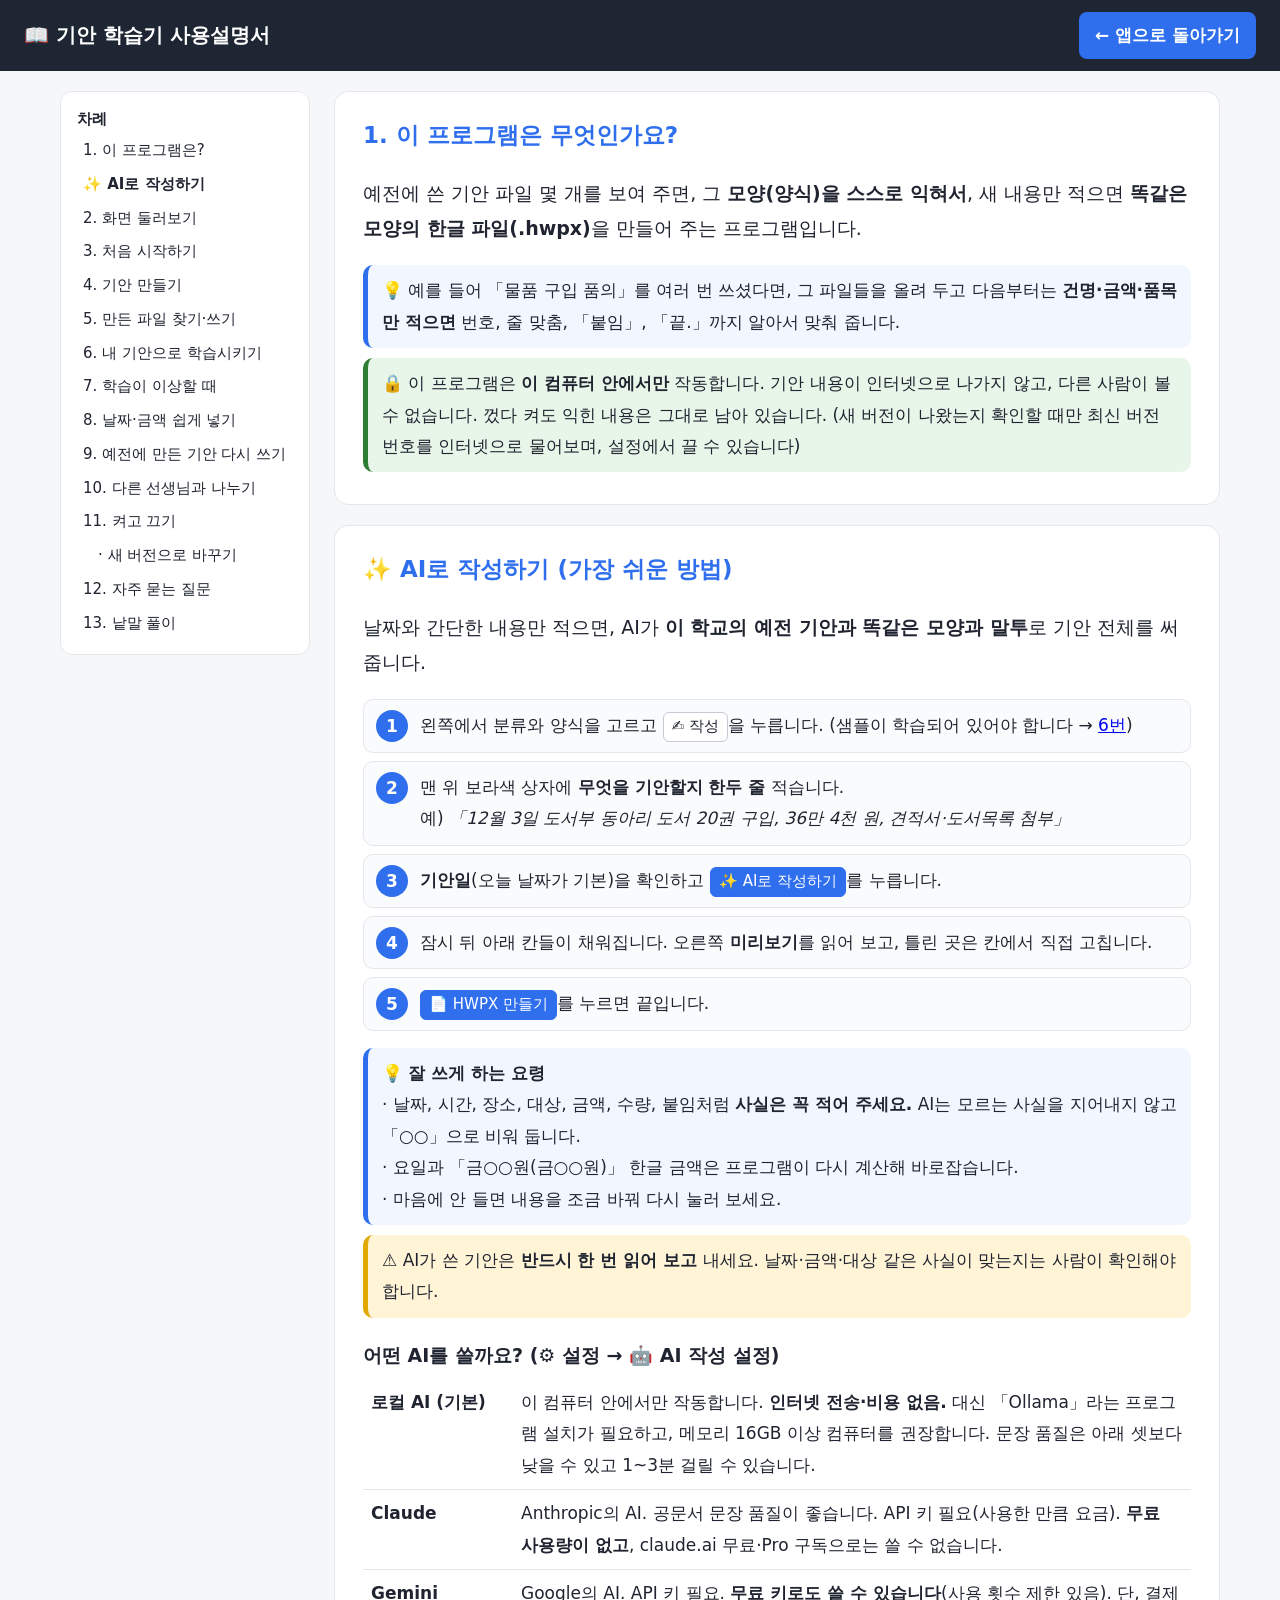
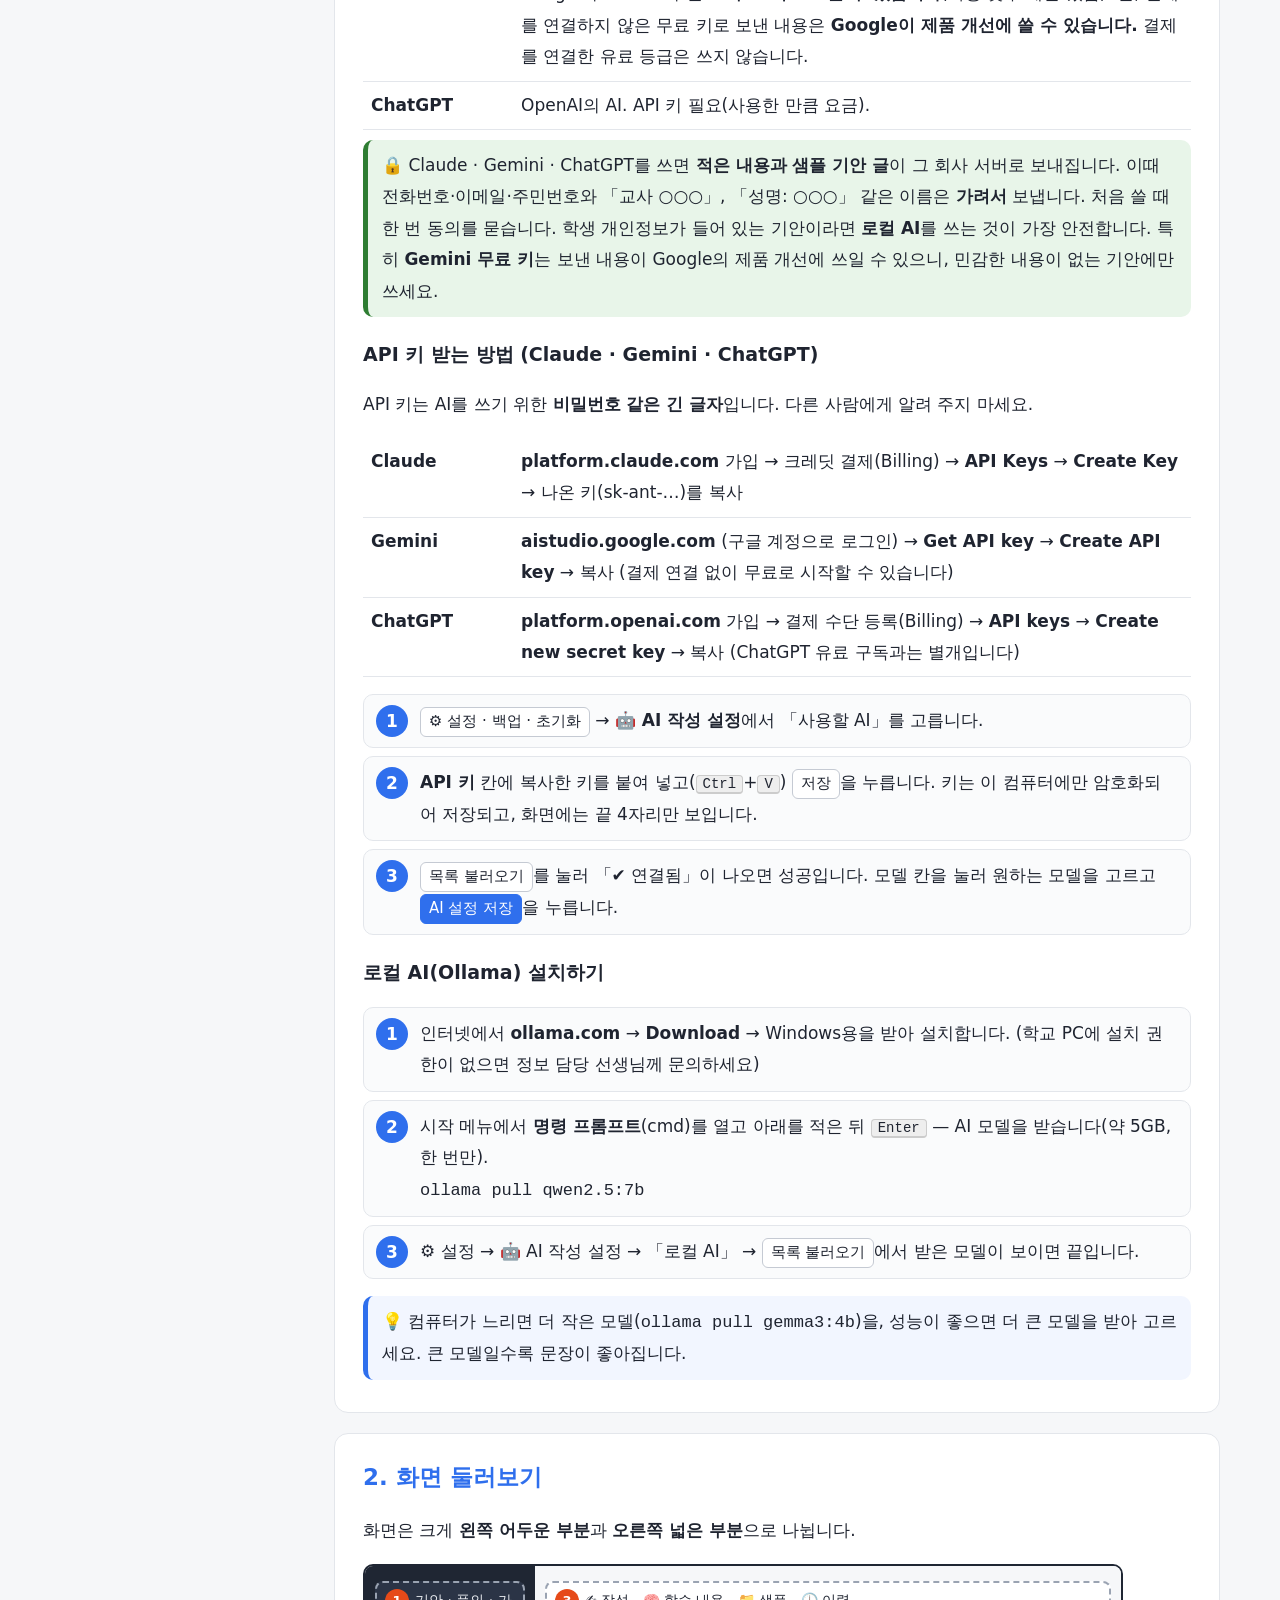
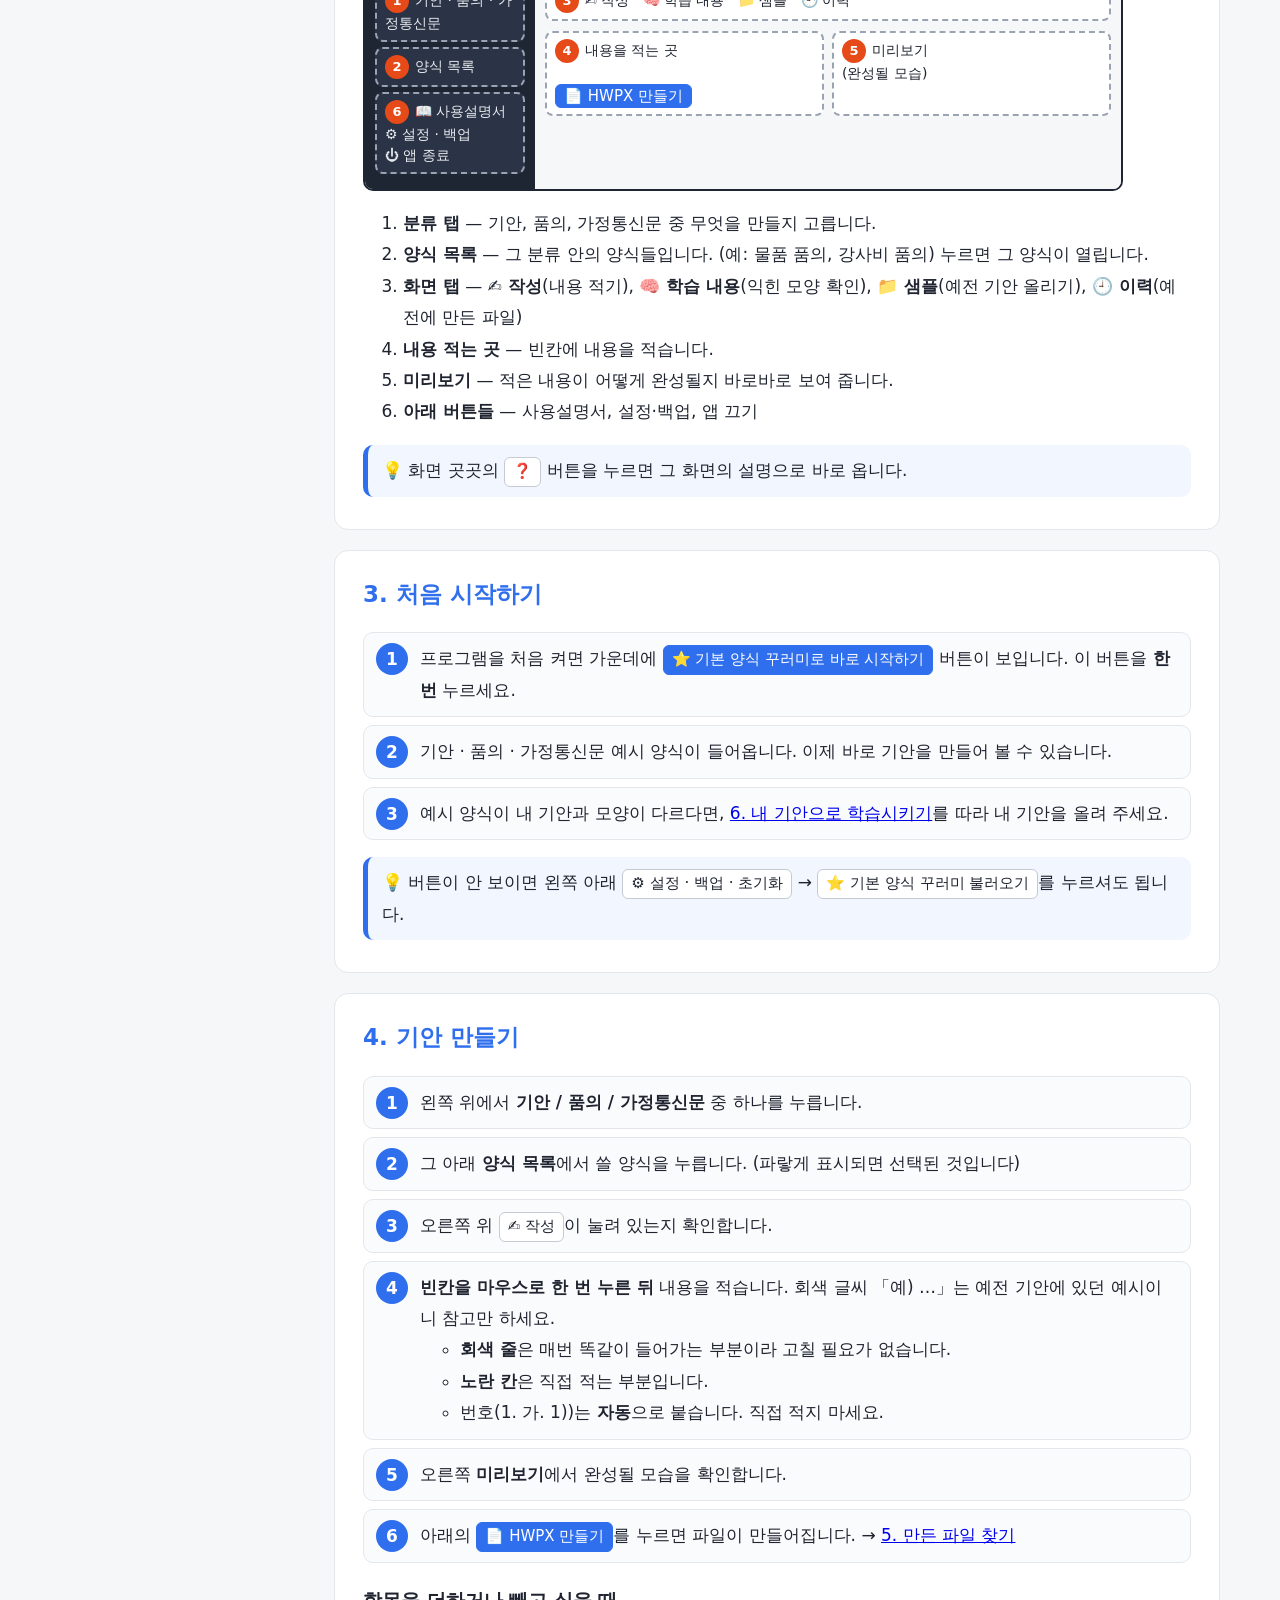
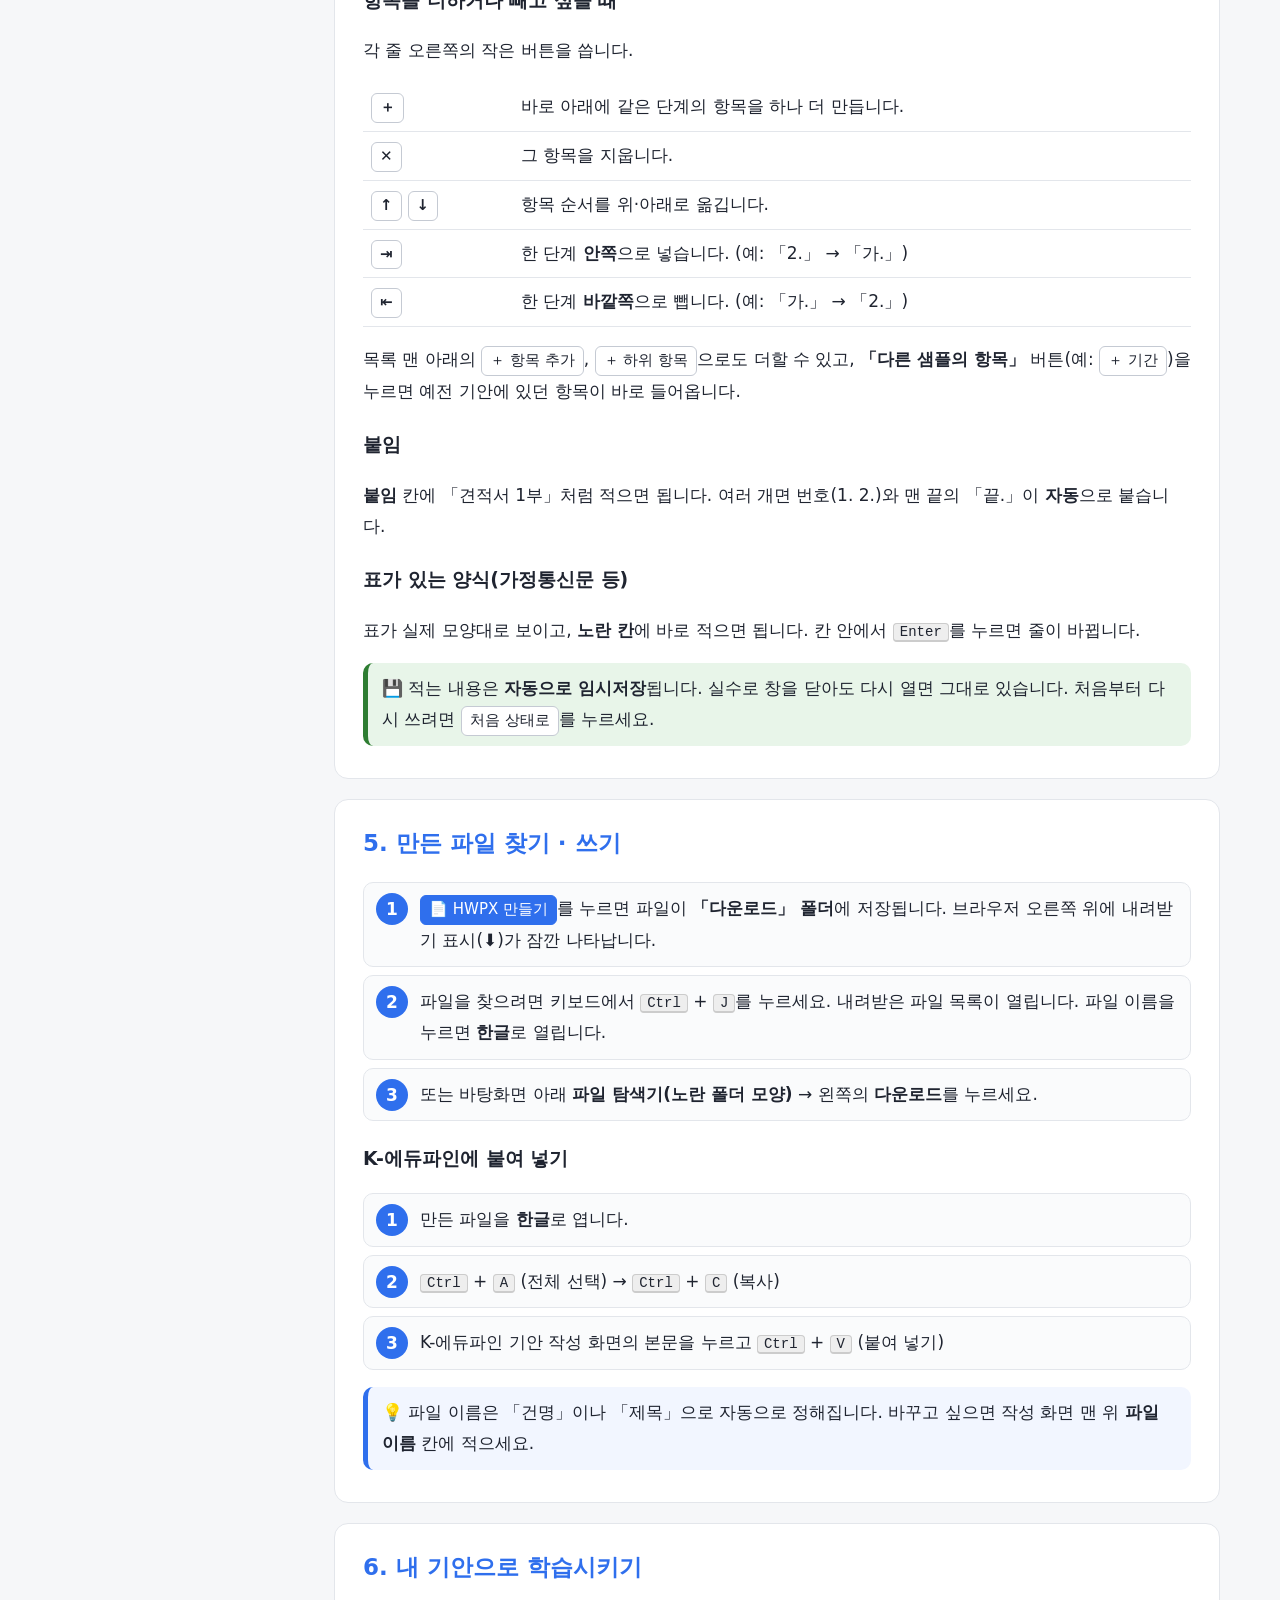
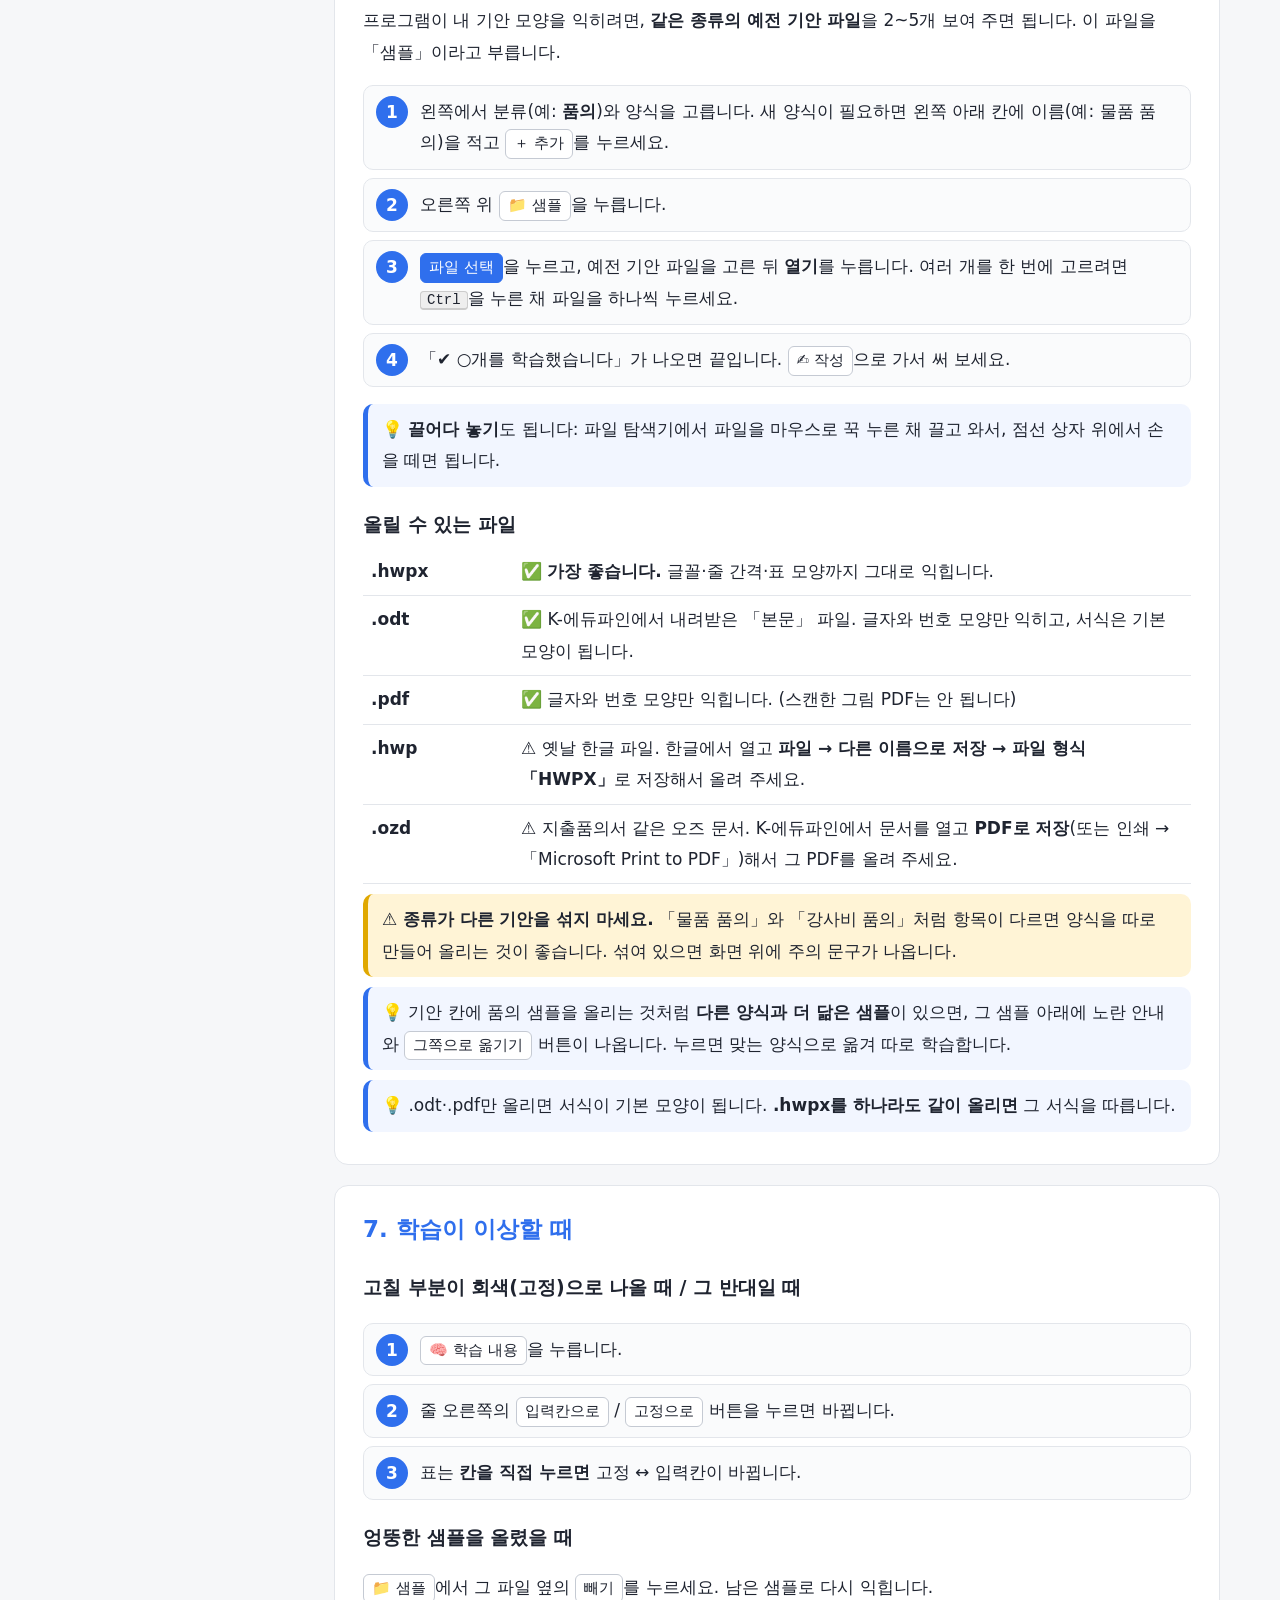
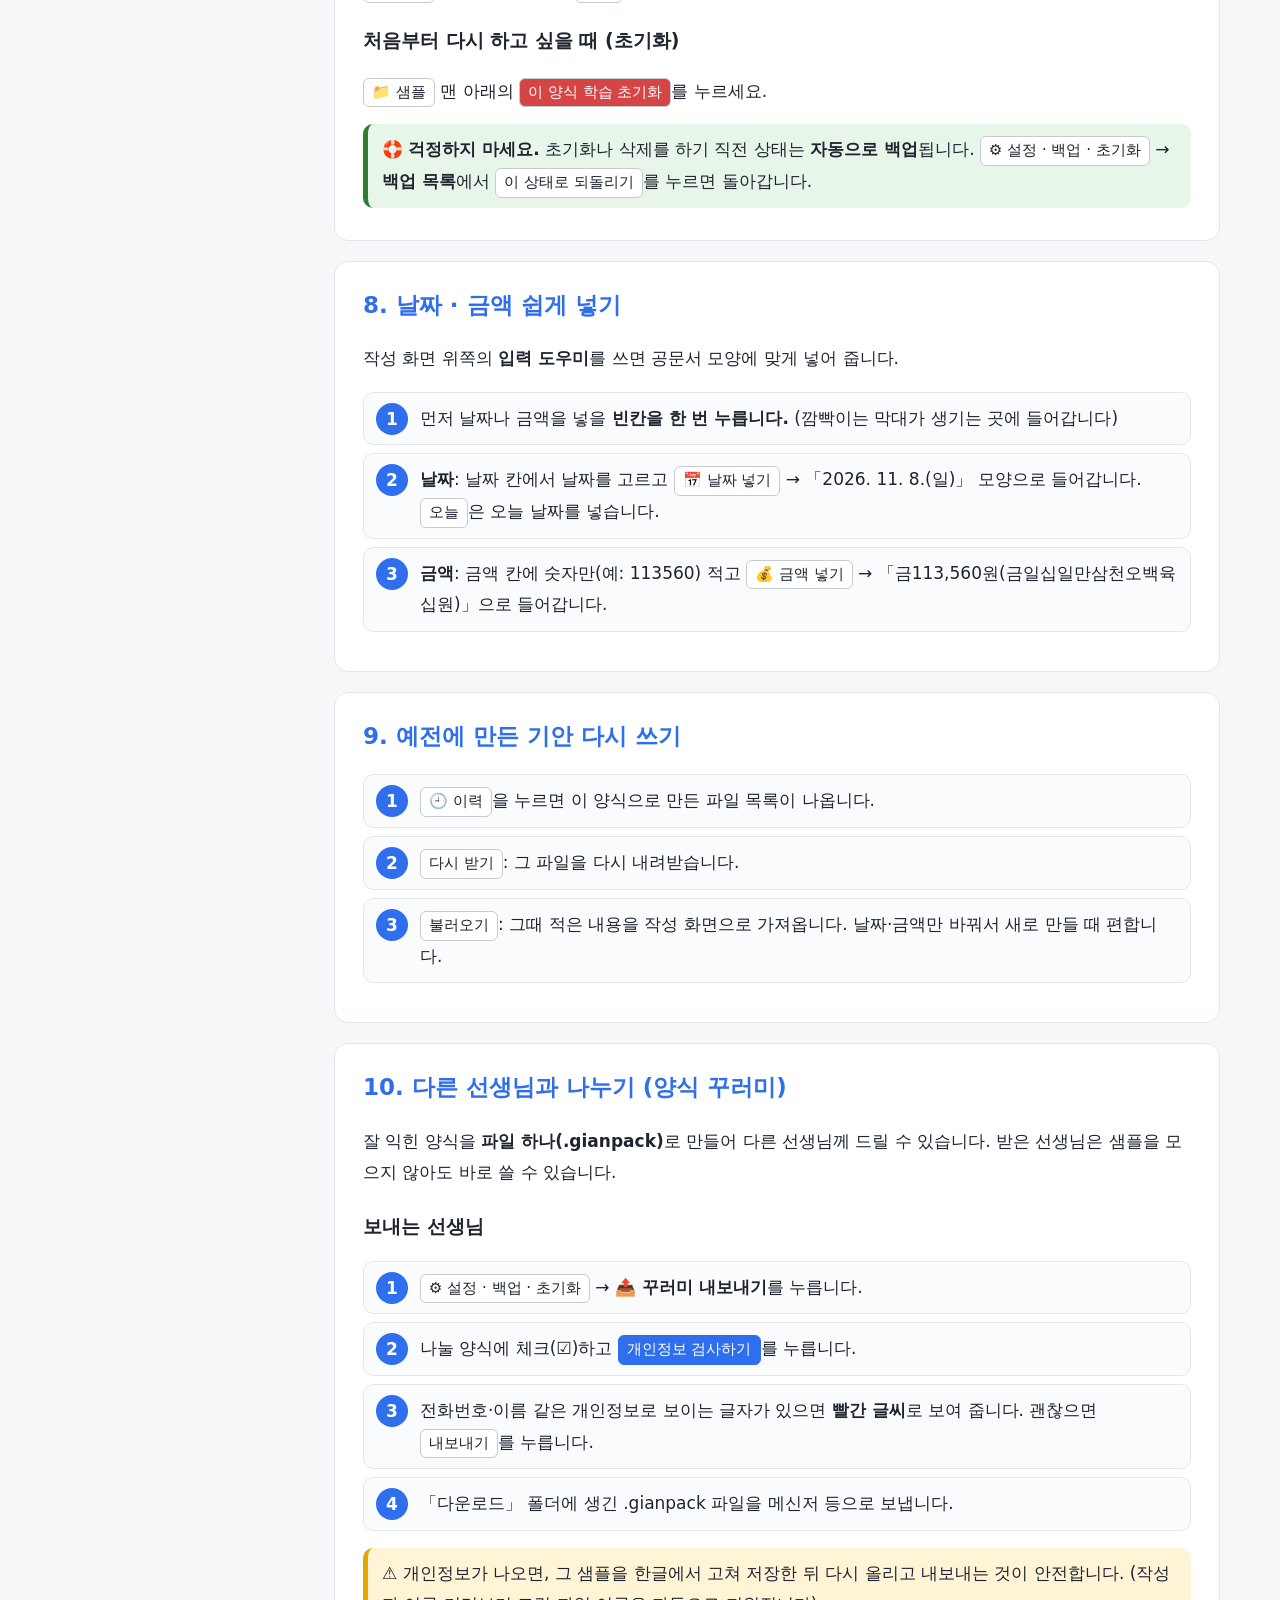
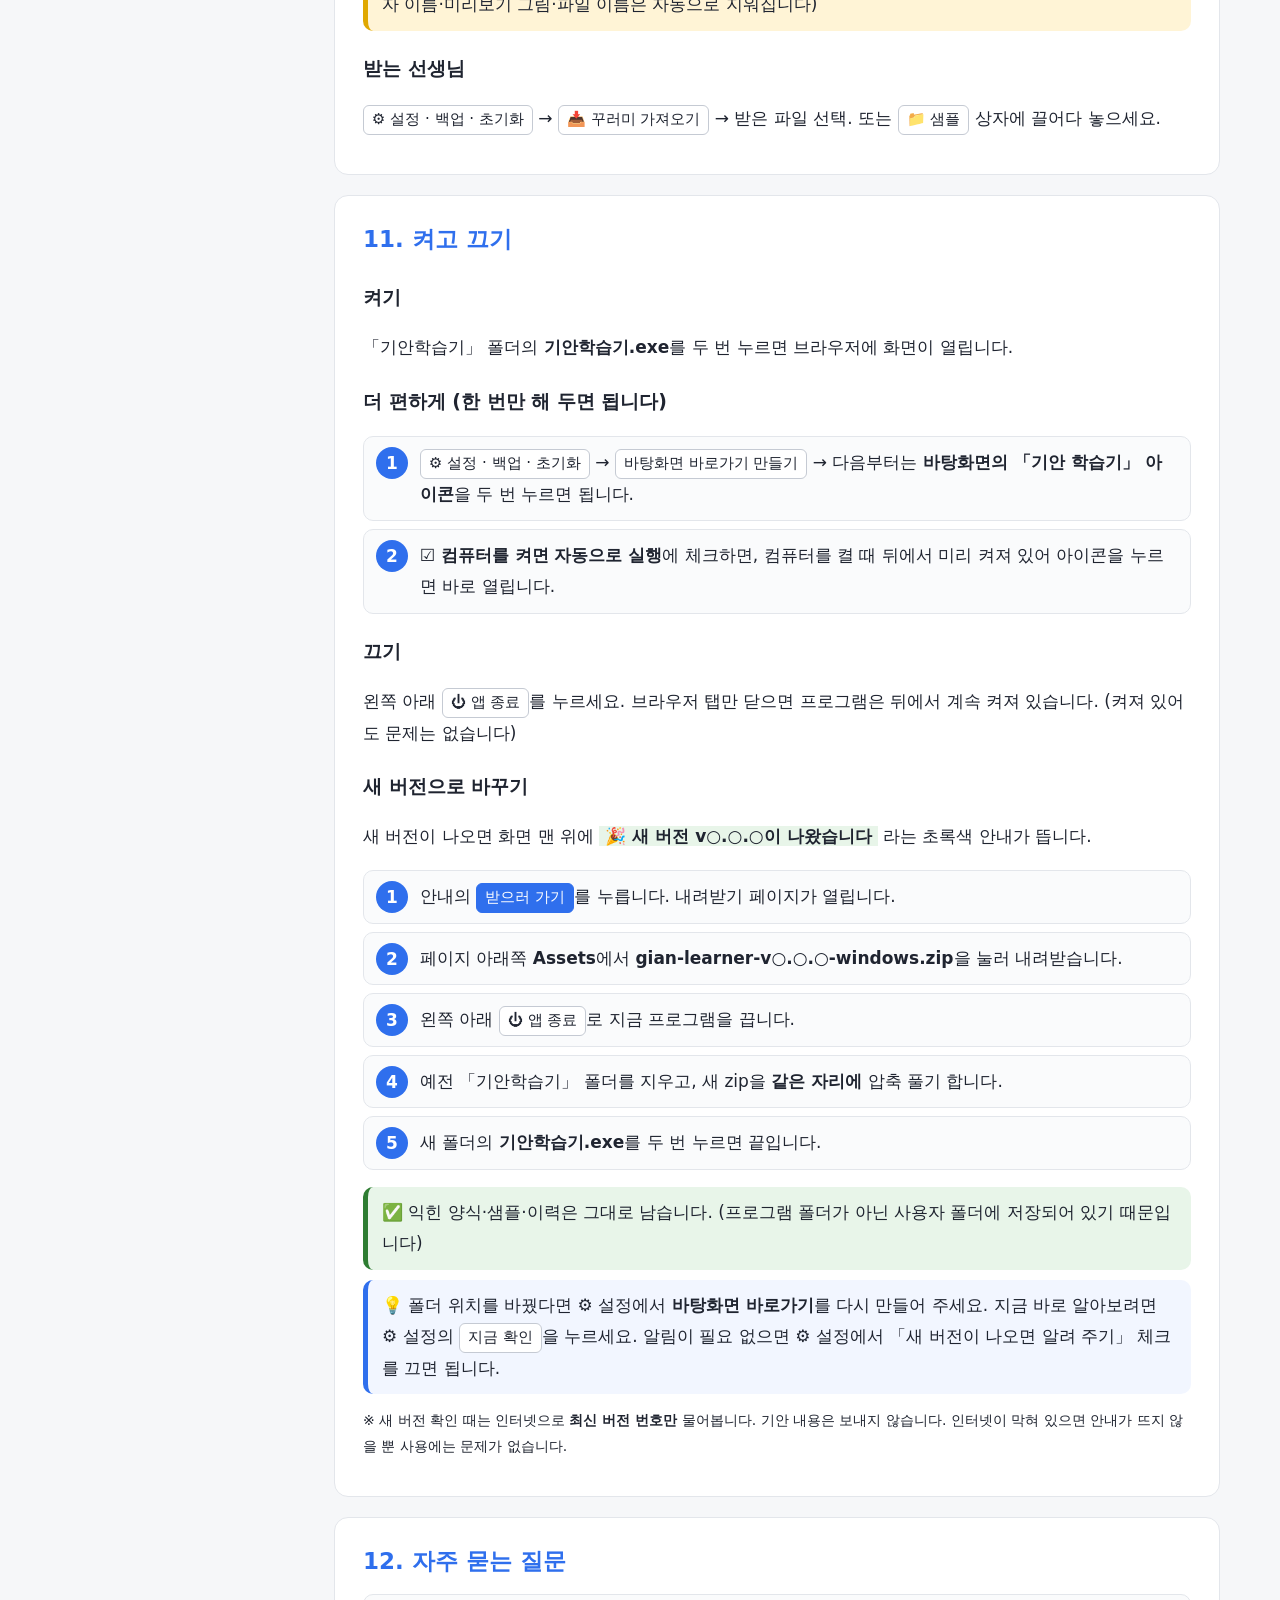
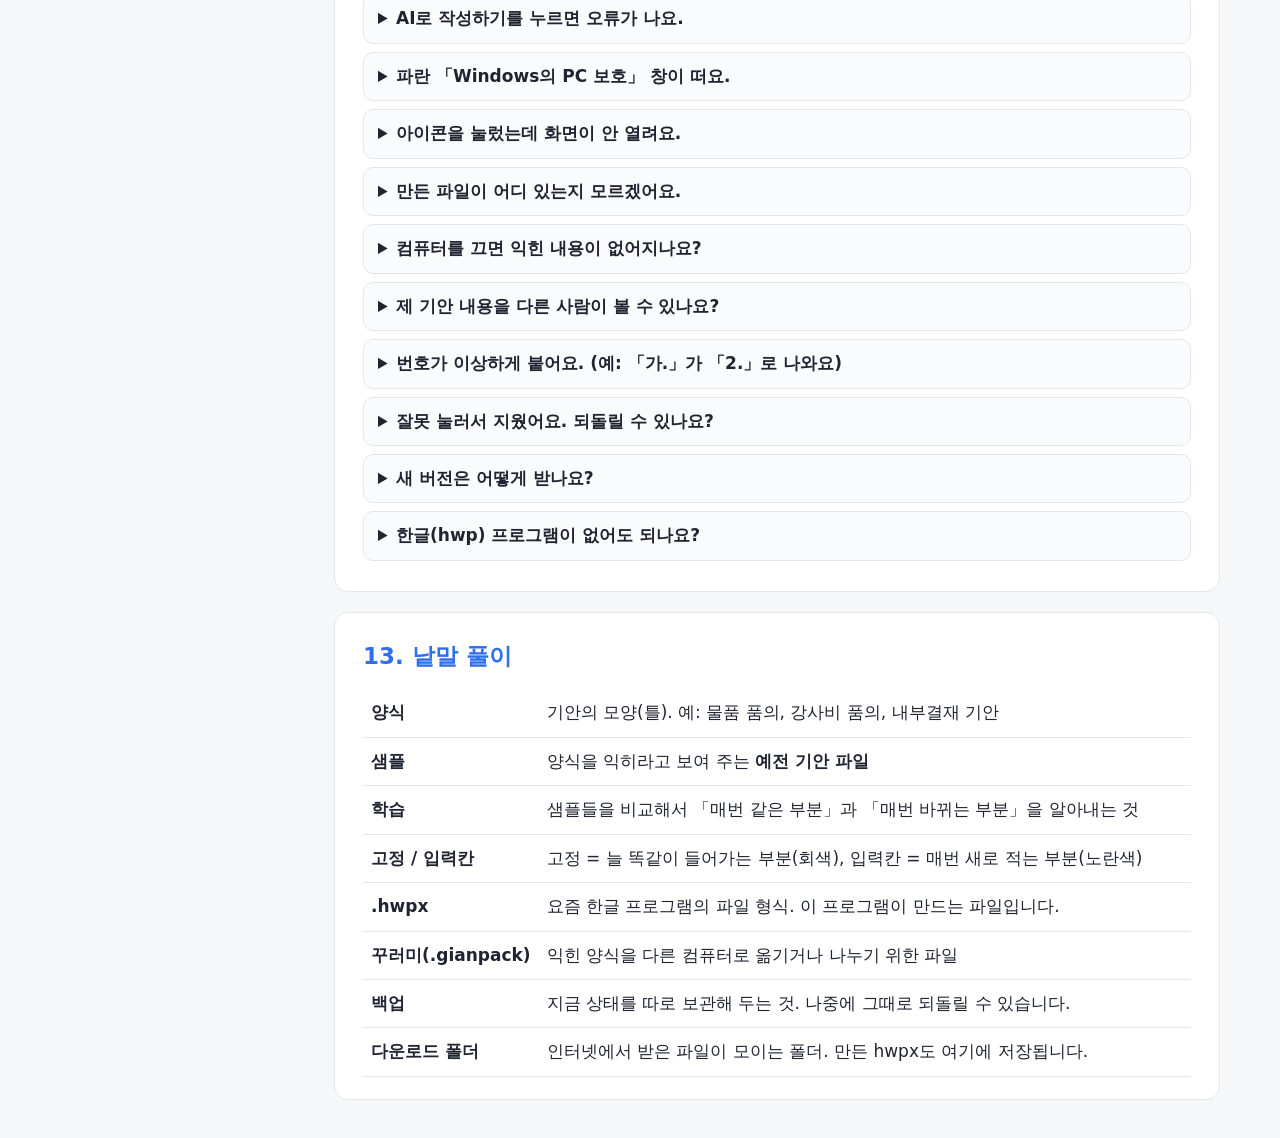
==== commit c2b086c0: "docs: Gemini 무료 키 데이터 사용·Claude API 유료 안내 추가 (v1.3.3) Co-Authored-By: Claude Opus 5.5 <noreply@anthr" ====
--- a/app/static/help.html
+++ b/app/static/help.html
@@ -105,19 +105,20 @@
   <h3>어떤 AI를 쓸까요? (⚙ 설정 → 🤖 AI 작성 설정)</h3>
   <table class="terms">
     <tr><td>로컬 AI (기본)</td><td>이 컴퓨터 안에서만 작동합니다. <b>인터넷 전송·비용 없음.</b> 대신 「Ollama」라는 프로그램 설치가 필요하고, 메모리 16GB 이상 컴퓨터를 권장합니다. 문장 품질은 아래 셋보다 낮을 수 있고 1~3분 걸릴 수 있습니다.</td></tr>
-    <tr><td>Claude</td><td>Anthropic의 AI. 공문서 문장 품질이 좋습니다. API 키 필요(사용한 만큼 요금).</td></tr>
-    <tr><td>Gemini</td><td>Google의 AI. API 키 필요(무료 사용량이 있을 수 있음).</td></tr>
+    <tr><td>Claude</td><td>Anthropic의 AI. 공문서 문장 품질이 좋습니다. API 키 필요(사용한 만큼 요금). <b>무료 사용량이 없고</b>, claude.ai 무료·Pro 구독으로는 쓸 수 없습니다.</td></tr>
+    <tr><td>Gemini</td><td>Google의 AI. API 키 필요. <b>무료 키로도 쓸 수 있습니다</b>(사용 횟수 제한 있음). 단, 결제를 연결하지 않은 무료 키로 보낸 내용은 <b>Google이 제품 개선에 쓸 수 있습니다.</b> 결제를 연결한 유료 등급은 쓰지 않습니다.</td></tr>
     <tr><td>ChatGPT</td><td>OpenAI의 AI. API 키 필요(사용한 만큼 요금).</td></tr>
   </table>
   <div class="ok">🔒 Claude · Gemini · ChatGPT를 쓰면 <b>적은 내용과 샘플 기안 글</b>이 그 회사 서버로 보내집니다.
     이때 전화번호·이메일·주민번호와 「교사 ○○○」, 「성명: ○○○」 같은 이름은 <b>가려서</b> 보냅니다. 처음 쓸 때 한 번 동의를 묻습니다.
-    학생 개인정보가 들어 있는 기안이라면 <b>로컬 AI</b>를 쓰는 것이 가장 안전합니다.</div>
+    학생 개인정보가 들어 있는 기안이라면 <b>로컬 AI</b>를 쓰는 것이 가장 안전합니다.
+    특히 <b>Gemini 무료 키</b>는 보낸 내용이 Google의 제품 개선에 쓰일 수 있으니, 민감한 내용이 없는 기안에만 쓰세요.</div>
 
   <h3>API 키 받는 방법 (Claude · Gemini · ChatGPT)</h3>
   <p>API 키는 AI를 쓰기 위한 <b>비밀번호 같은 긴 글자</b>입니다. 다른 사람에게 알려 주지 마세요.</p>
   <table class="terms">
-    <tr><td>Claude</td><td><b>console.anthropic.com</b> 가입 → 결제 수단 등록(Billing) → <b>API Keys</b> → <b>Create Key</b> → 나온 키(sk-ant-…)를 복사</td></tr>
-    <tr><td>Gemini</td><td><b>aistudio.google.com</b> (구글 계정으로 로그인) → <b>Get API key</b> → <b>Create API key</b> → 복사</td></tr>
+    <tr><td>Claude</td><td><b>platform.claude.com</b> 가입 → 크레딧 결제(Billing) → <b>API Keys</b> → <b>Create Key</b> → 나온 키(sk-ant-…)를 복사</td></tr>
+    <tr><td>Gemini</td><td><b>aistudio.google.com</b> (구글 계정으로 로그인) → <b>Get API key</b> → <b>Create API key</b> → 복사 (결제 연결 없이 무료로 시작할 수 있습니다)</td></tr>
     <tr><td>ChatGPT</td><td><b>platform.openai.com</b> 가입 → 결제 수단 등록(Billing) → <b>API keys</b> → <b>Create new secret key</b> → 복사 (ChatGPT 유료 구독과는 별개입니다)</td></tr>
   </table>
   <ol class="steps">
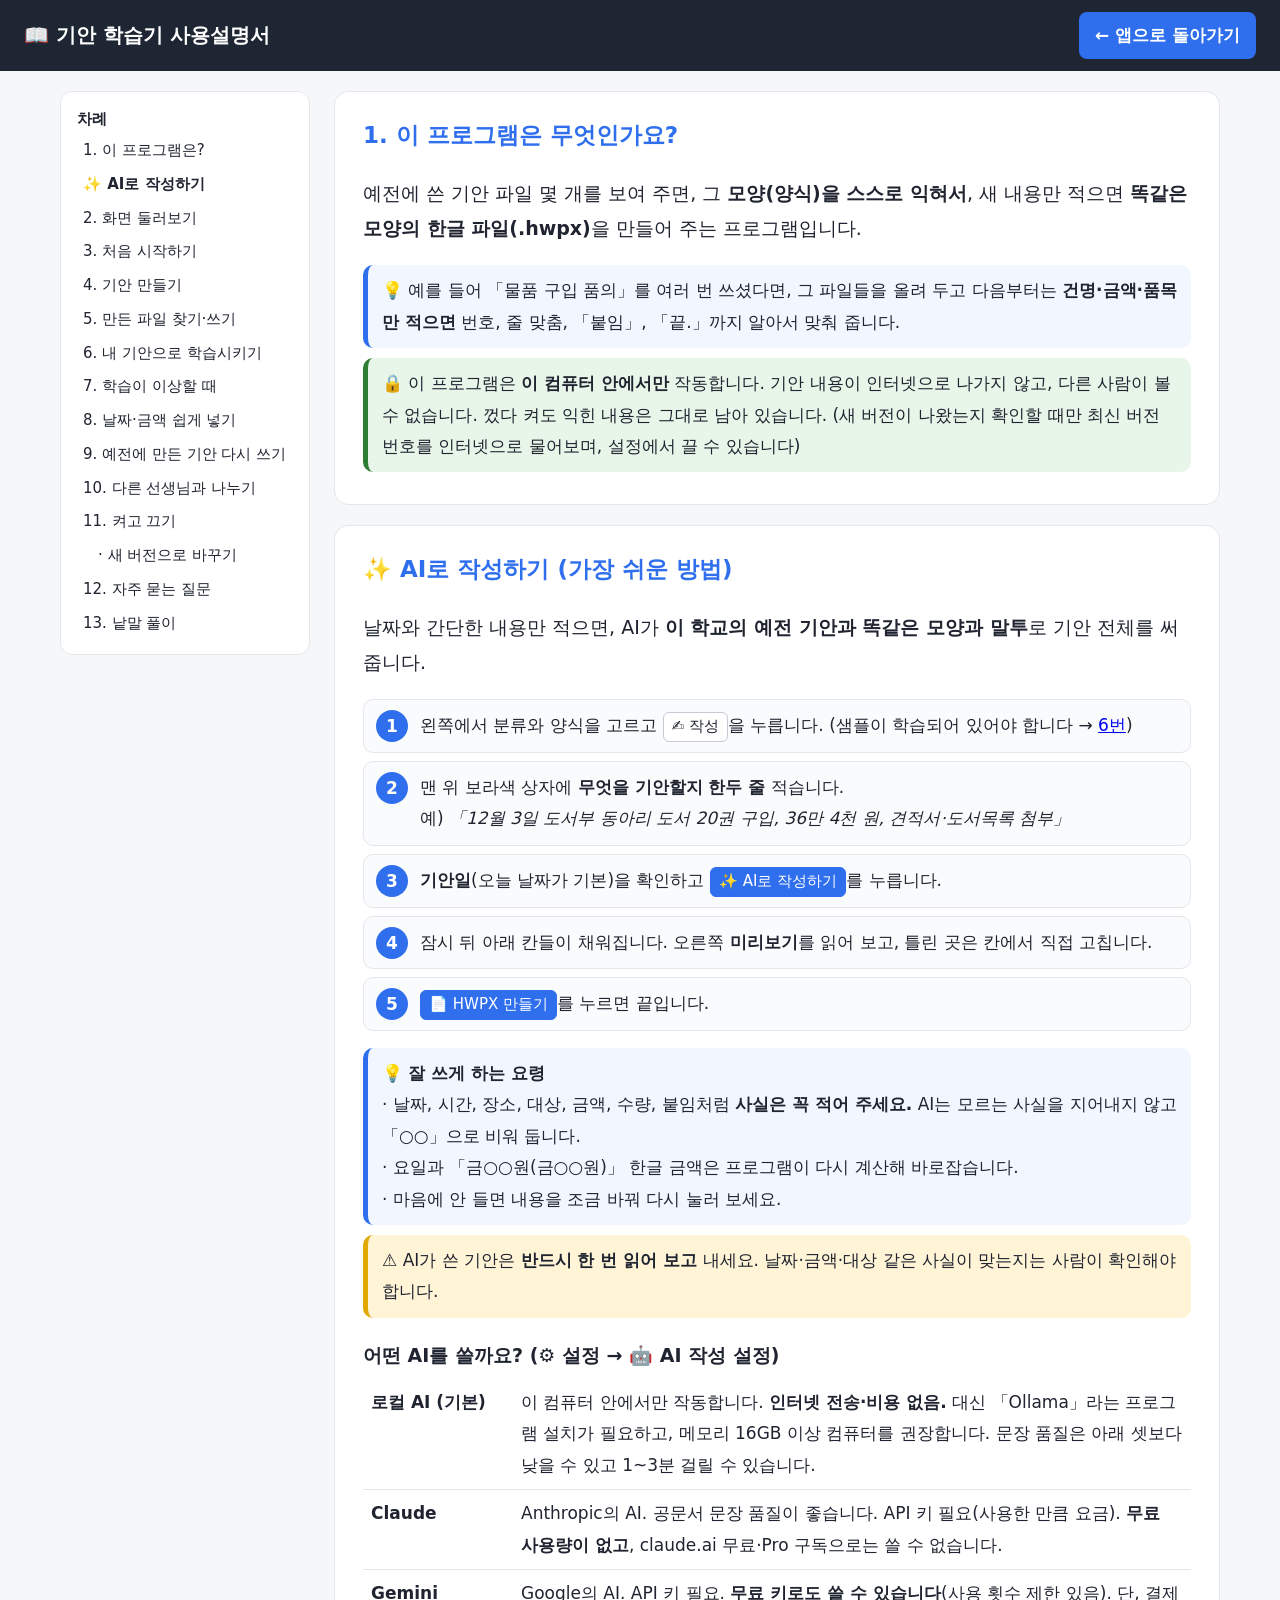
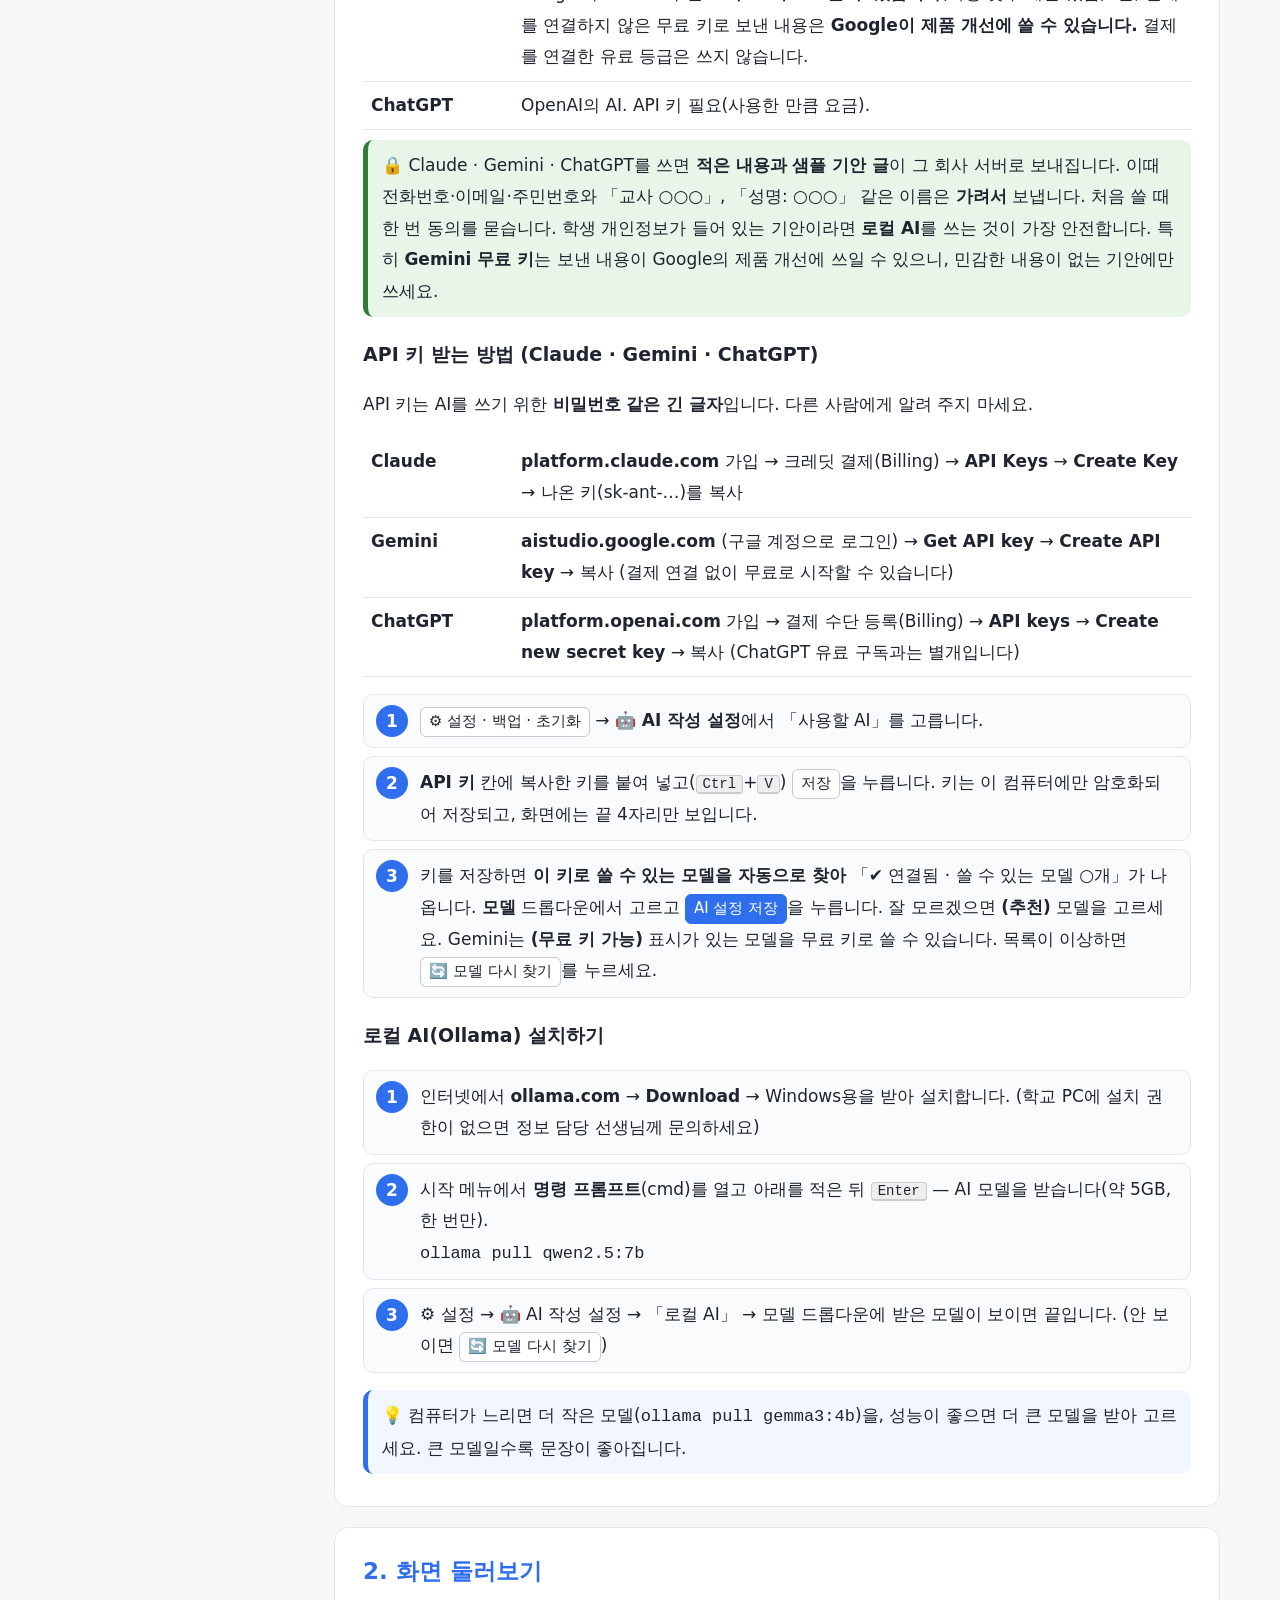
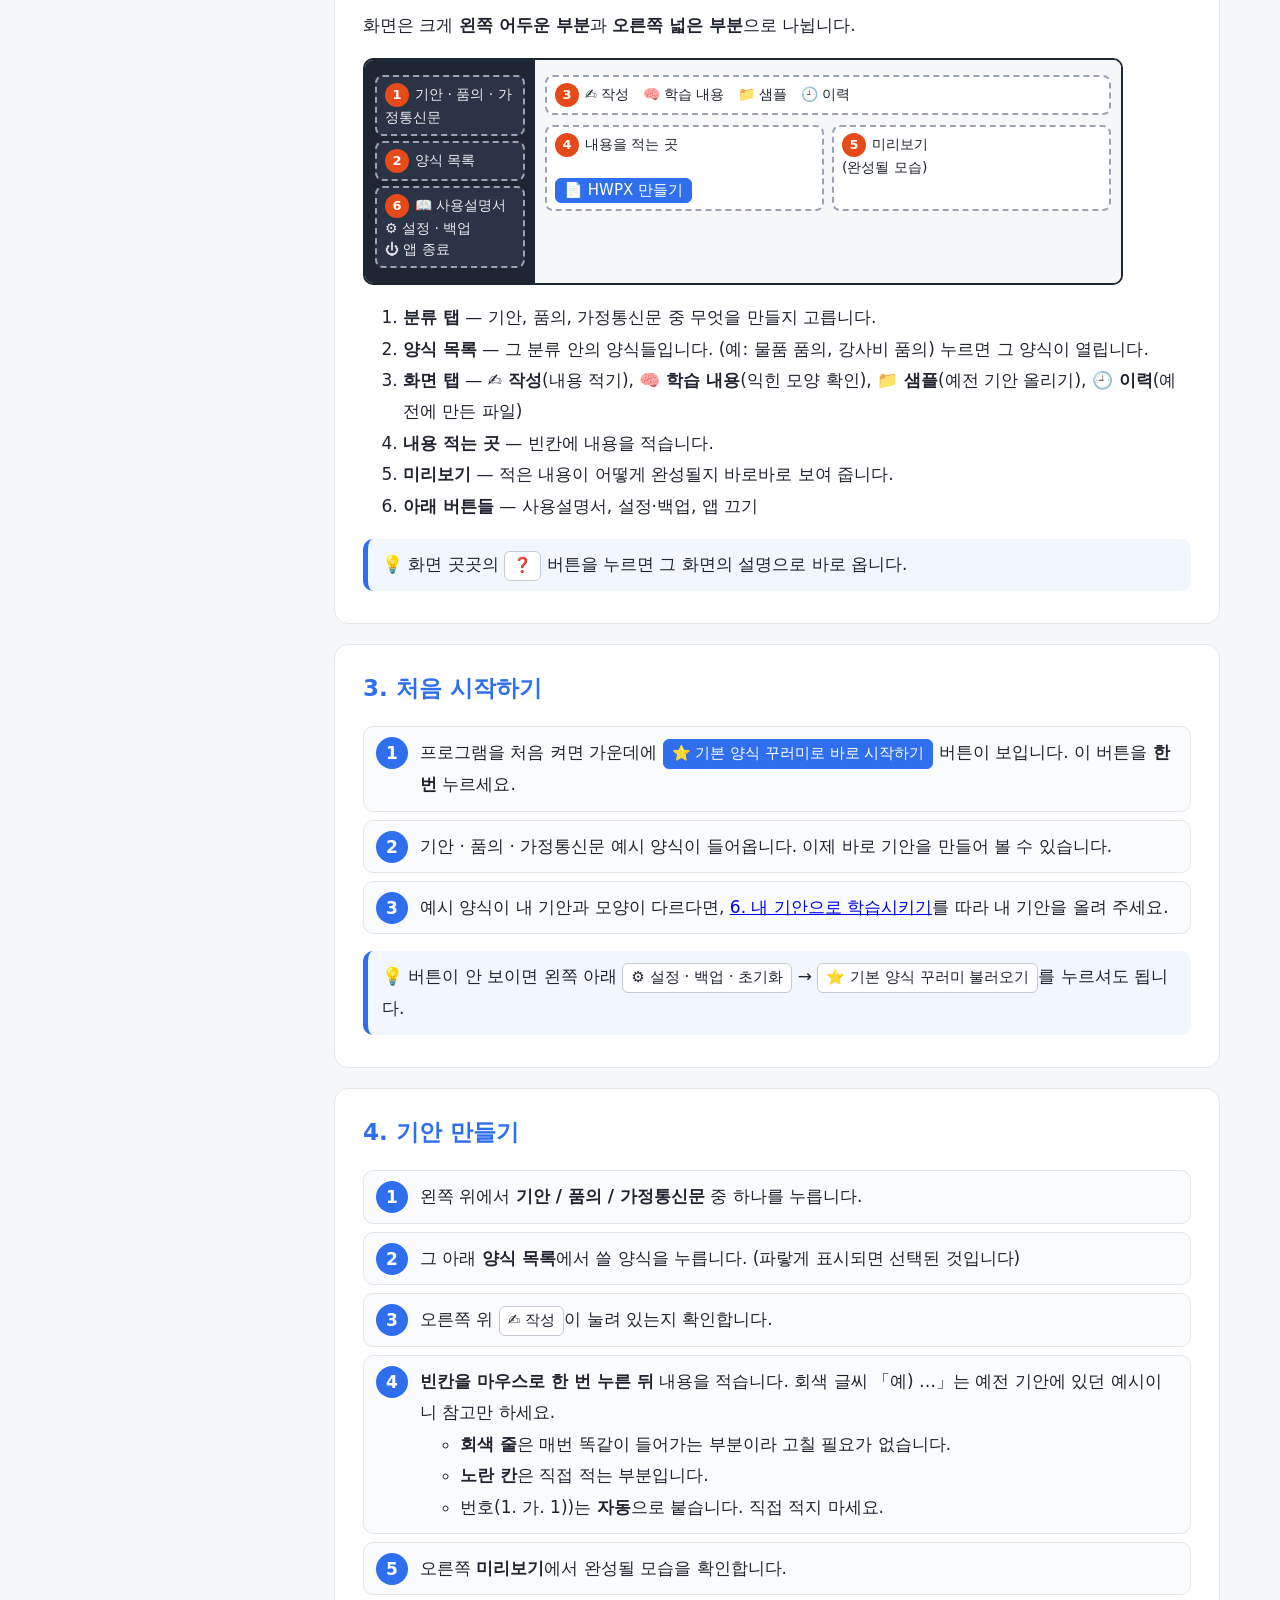
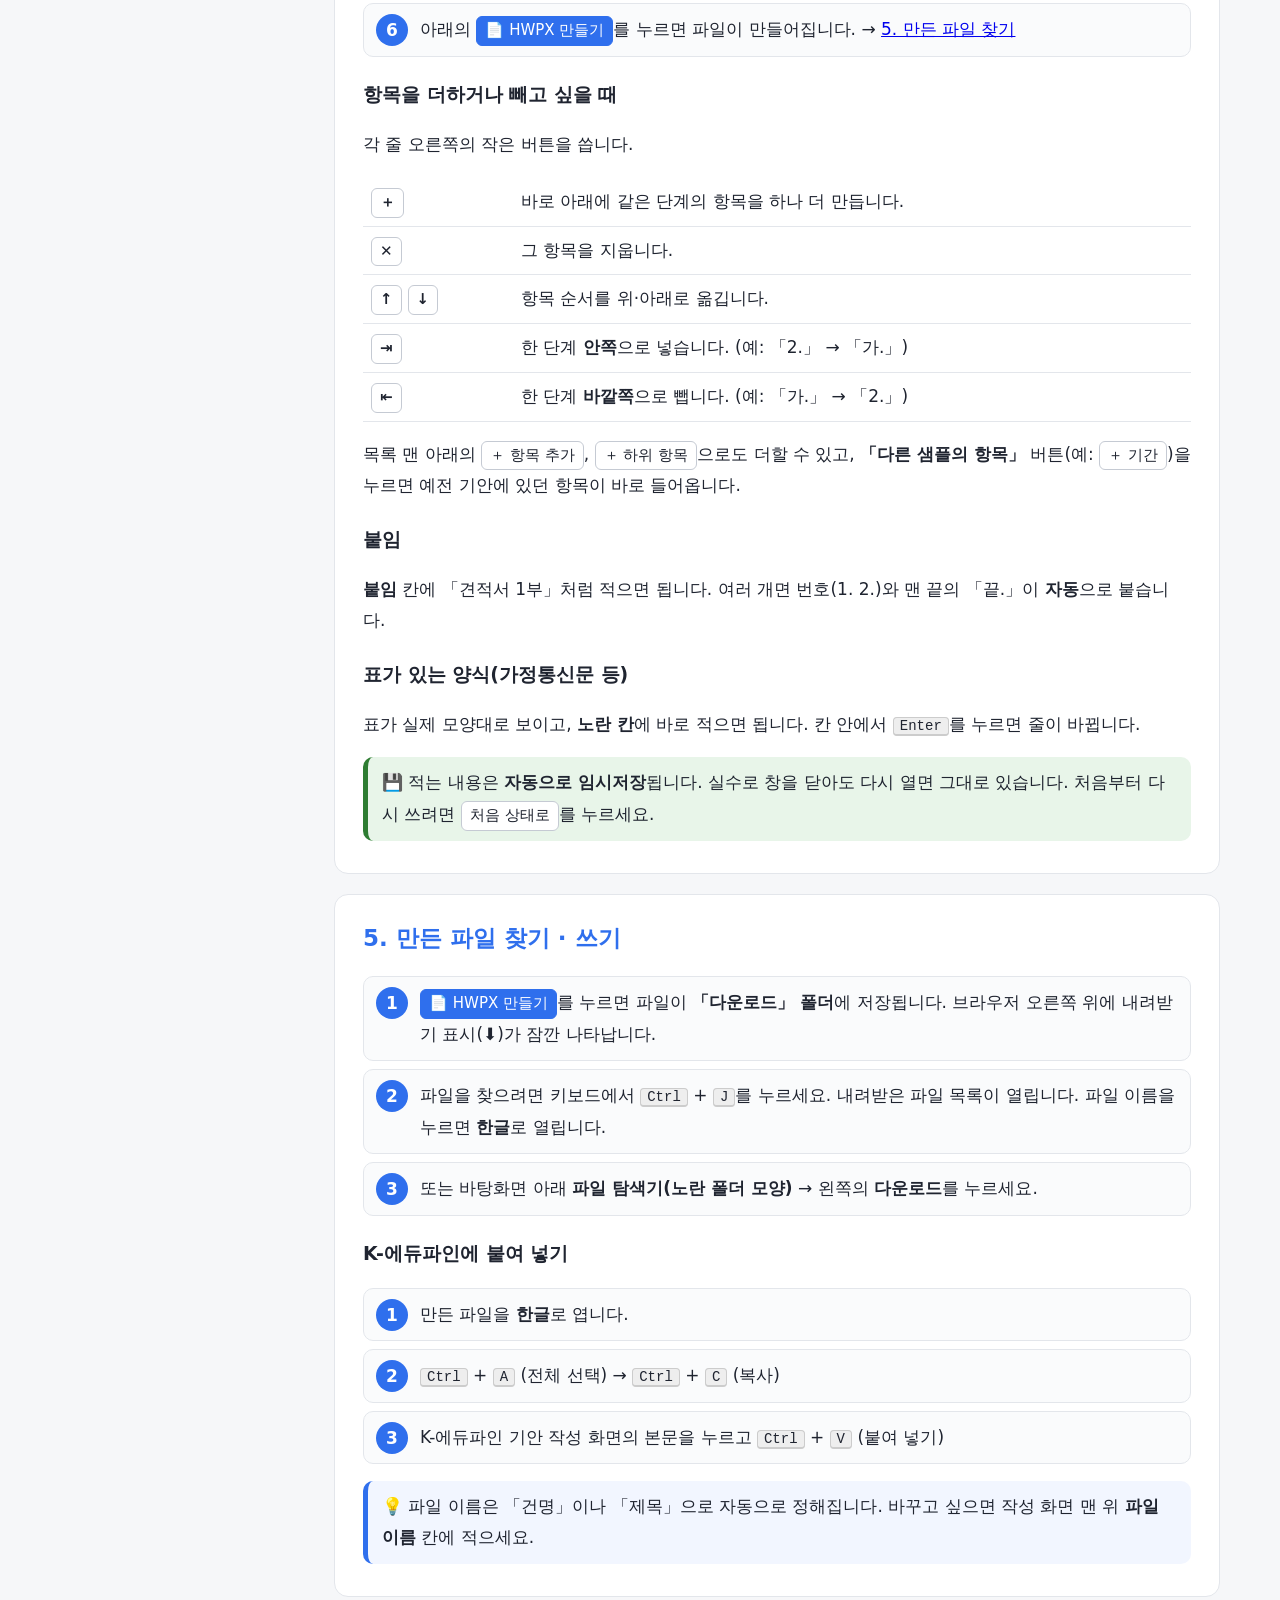
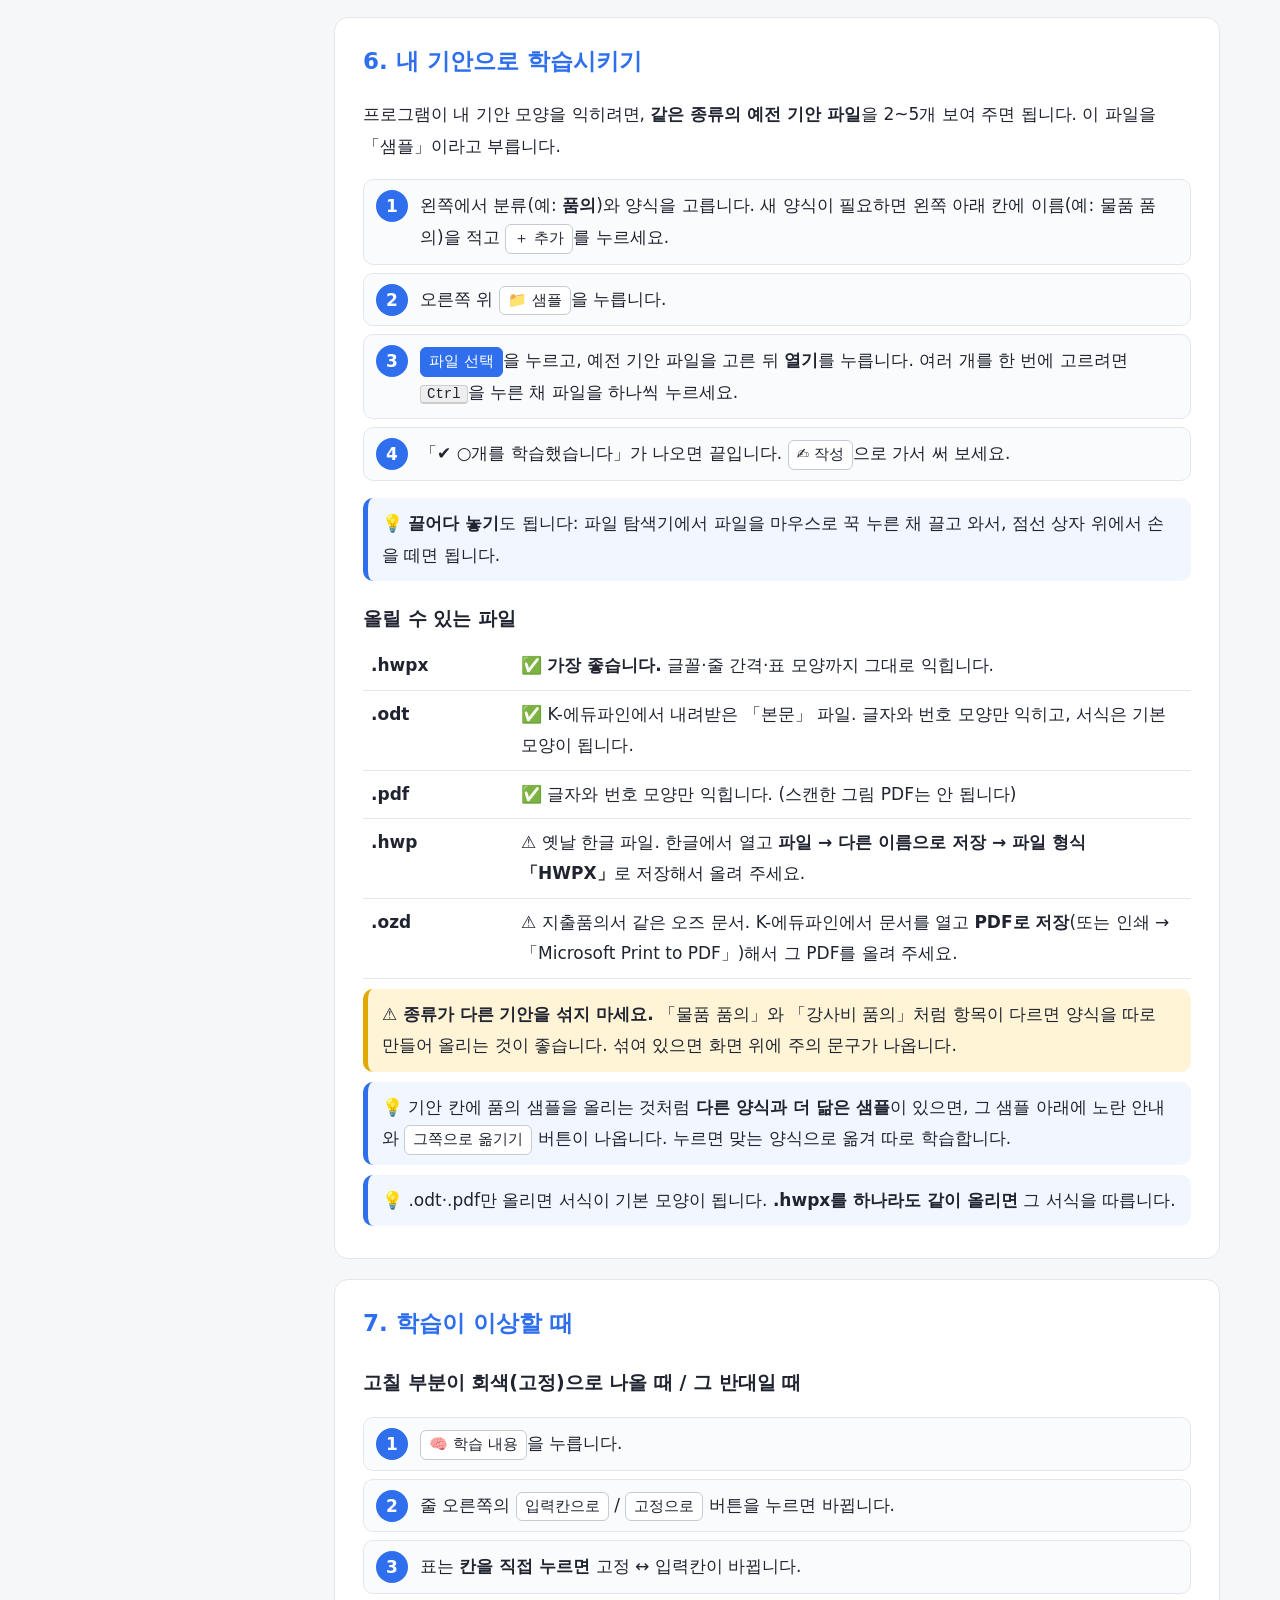
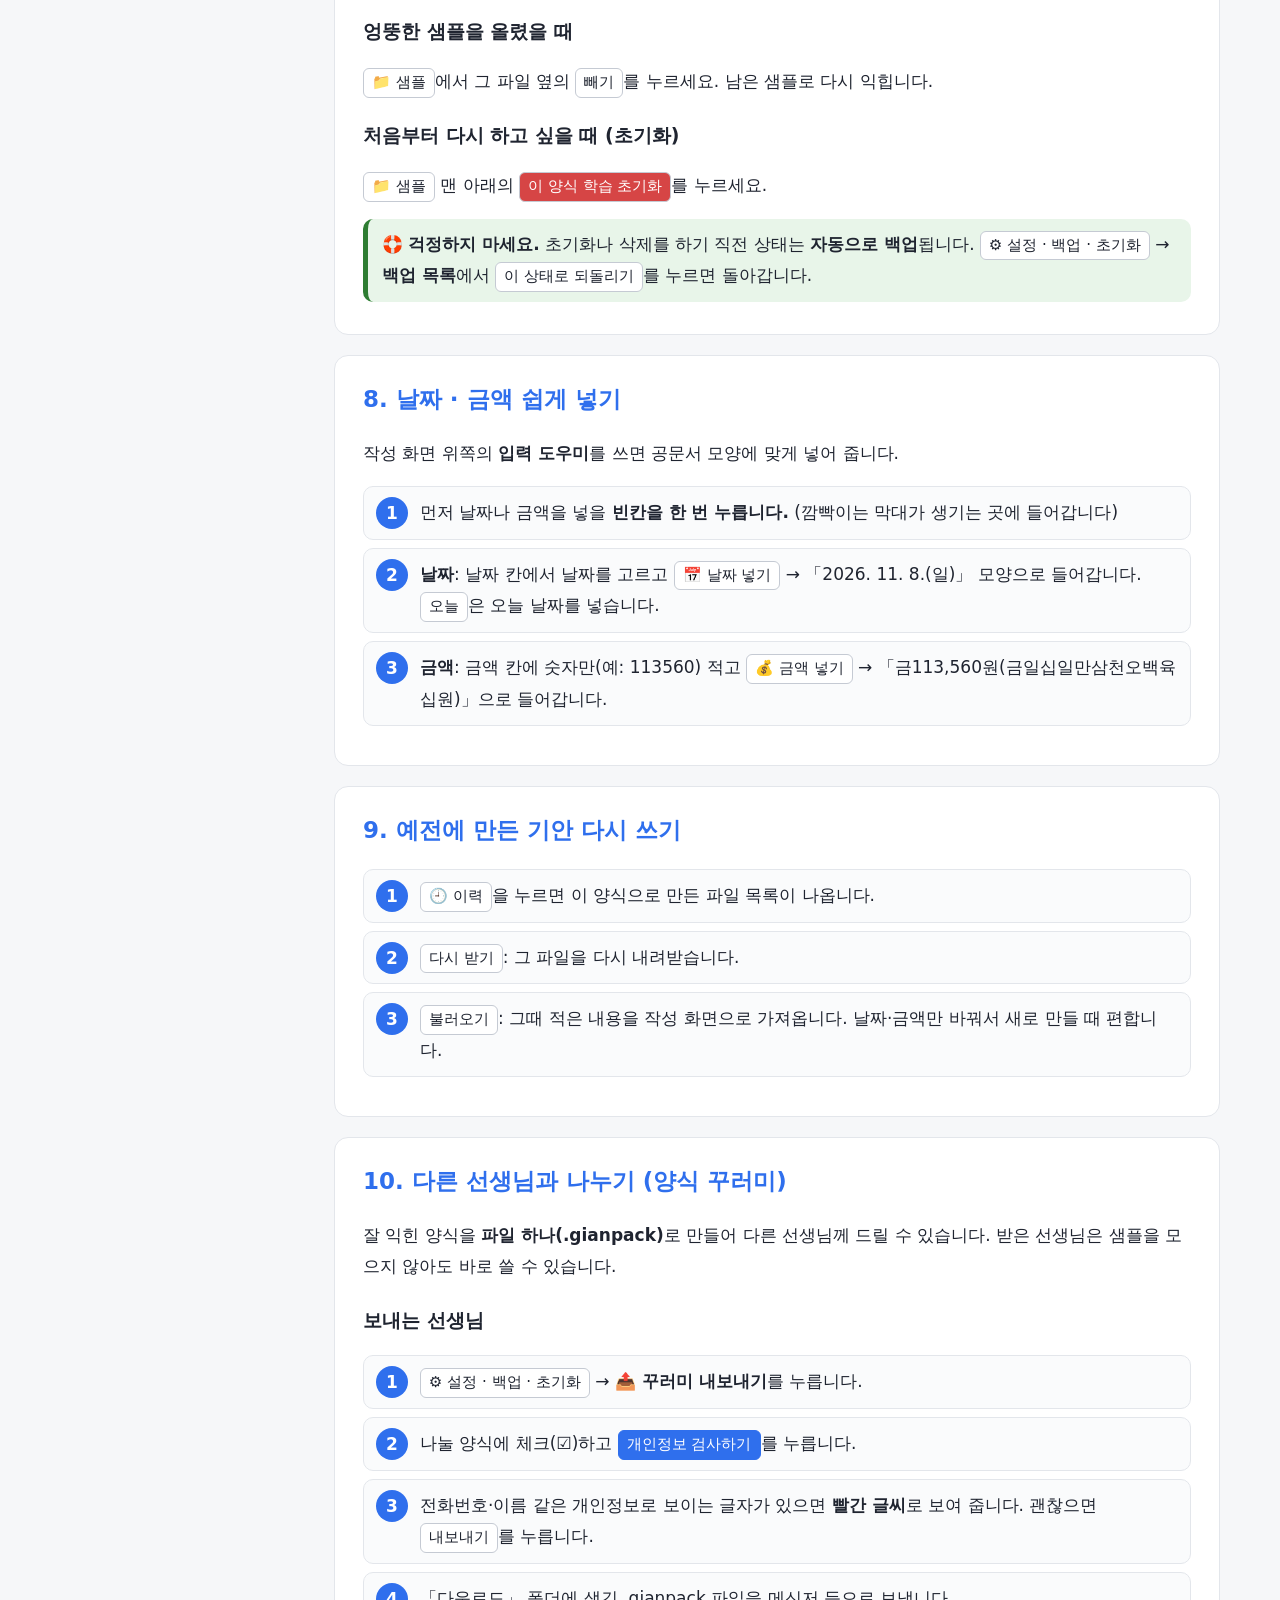
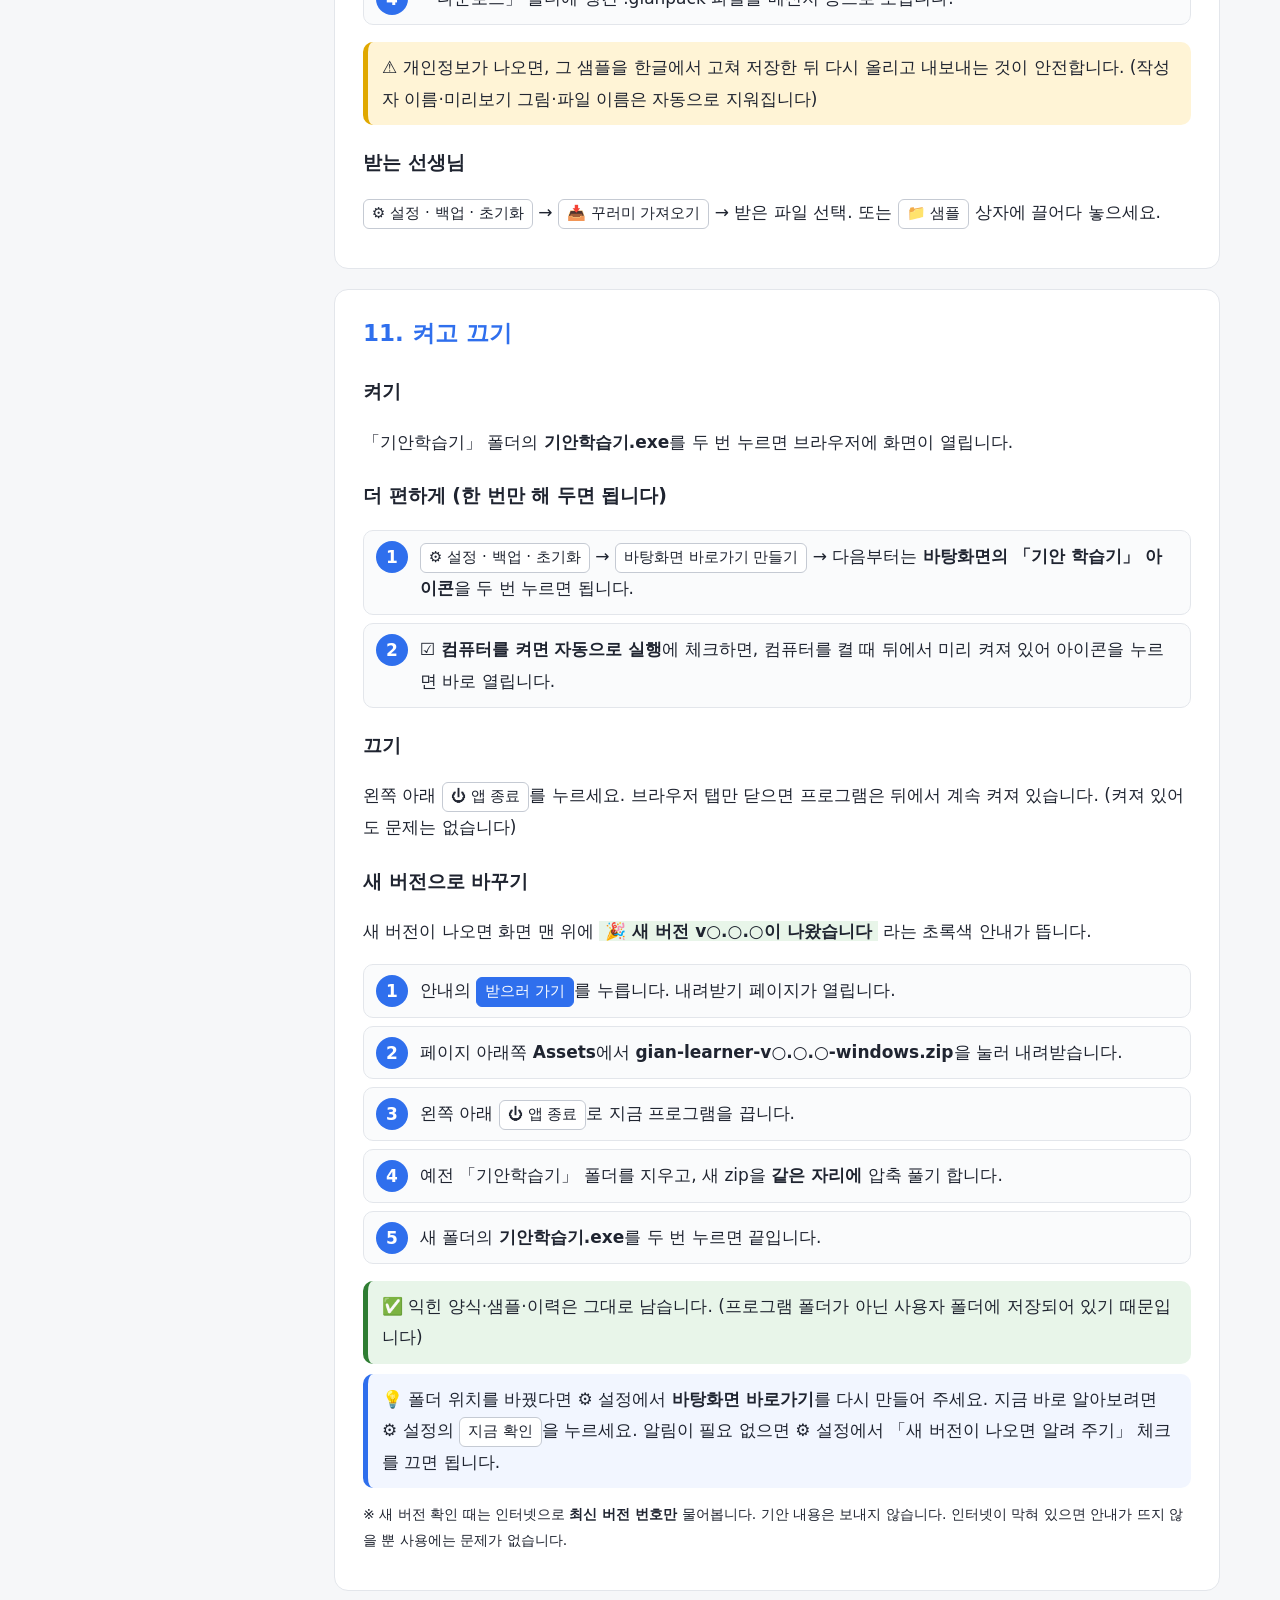
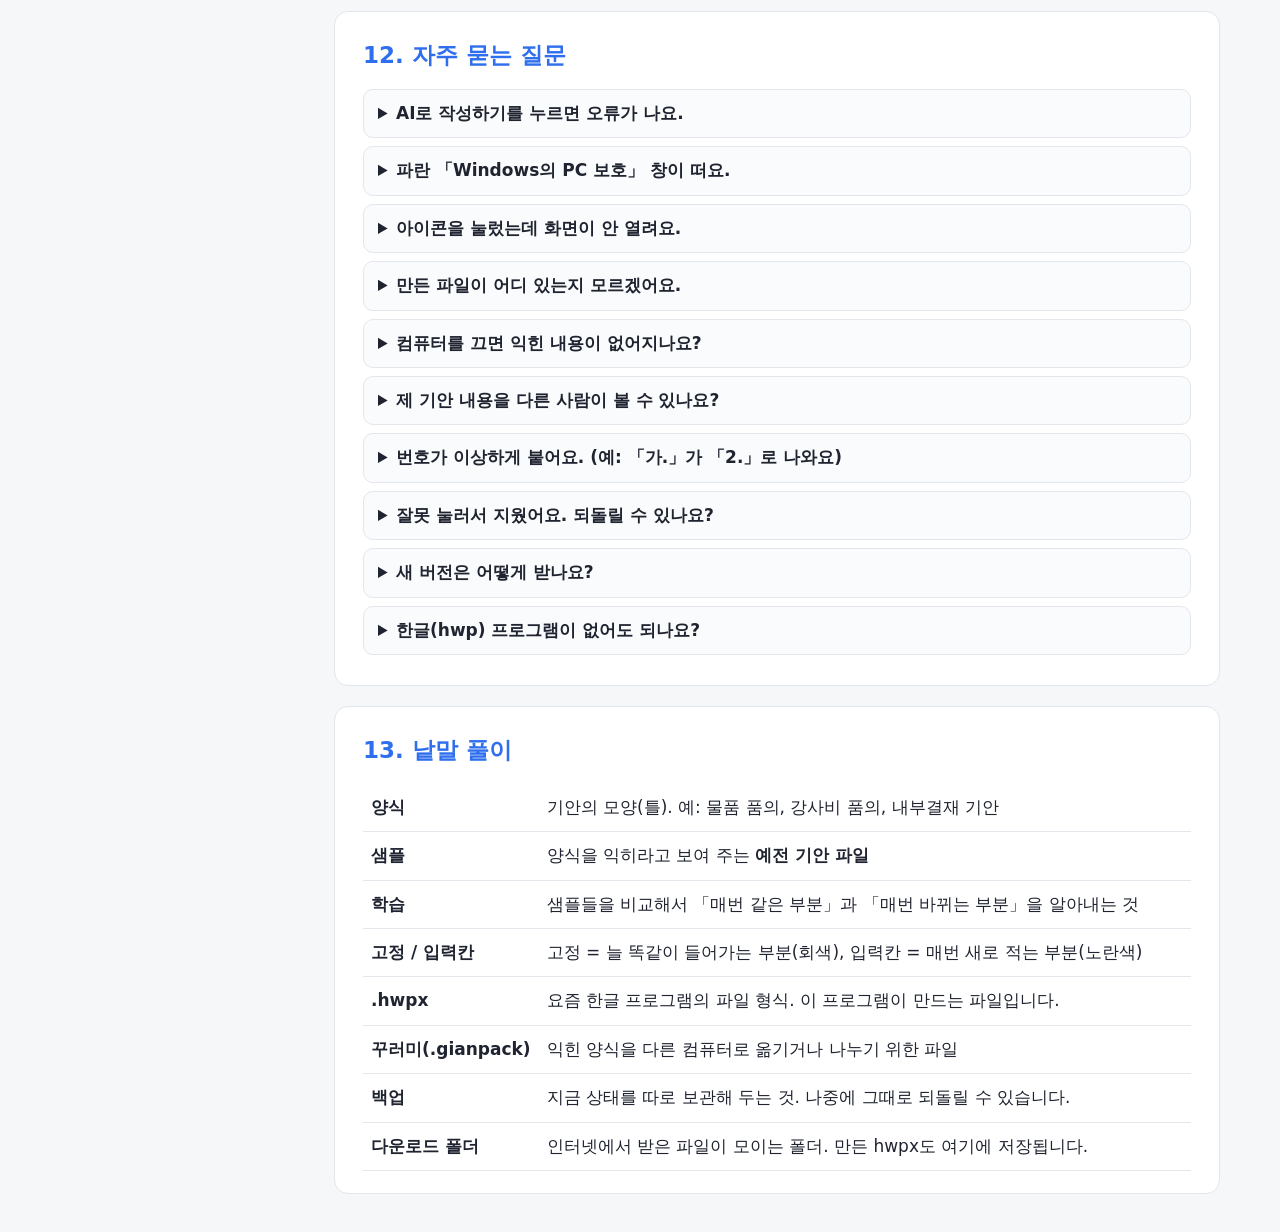
==== commit 561cda1f: "feat: AI 모델 자동 찾기와 드롭다운 선택 (v1.4.0) 키로 쓸 수 있는 모델을 찾아 추천·무료 키 가능·미리보기 표시와 함께 드롭다운에 보여 주고, 기안에 못 쓰는 모델" ====
--- a/app/static/help.html
+++ b/app/static/help.html
@@ -124,7 +124,9 @@
   <ol class="steps">
     <li><span class="btn">⚙ 설정 · 백업 · 초기화</span> → <b>🤖 AI 작성 설정</b>에서 「사용할 AI」를 고릅니다.</li>
     <li><b>API 키</b> 칸에 복사한 키를 붙여 넣고(<kbd>Ctrl</kbd>+<kbd>V</kbd>) <span class="btn">저장</span>을 누릅니다. 키는 이 컴퓨터에만 암호화되어 저장되고, 화면에는 끝 4자리만 보입니다.</li>
-    <li><span class="btn">목록 불러오기</span>를 눌러 「✔ 연결됨」이 나오면 성공입니다. 모델 칸을 눌러 원하는 모델을 고르고 <span class="btn blue">AI 설정 저장</span>을 누릅니다.</li>
+    <li>키를 저장하면 <b>이 키로 쓸 수 있는 모델을 자동으로 찾아</b> 「✔ 연결됨 · 쓸 수 있는 모델 ○개」가 나옵니다.
+      <b>모델</b> 드롭다운에서 고르고 <span class="btn blue">AI 설정 저장</span>을 누릅니다. 잘 모르겠으면 <b>(추천)</b> 모델을 고르세요.
+      Gemini는 <b>(무료 키 가능)</b> 표시가 있는 모델을 무료 키로 쓸 수 있습니다. 목록이 이상하면 <span class="btn">🔄 모델 다시 찾기</span>를 누르세요.</li>
   </ol>
 
   <h3>로컬 AI(Ollama) 설치하기</h3>
@@ -132,7 +134,7 @@
     <li>인터넷에서 <b>ollama.com</b> → <b>Download</b> → Windows용을 받아 설치합니다. (학교 PC에 설치 권한이 없으면 정보 담당 선생님께 문의하세요)</li>
     <li>시작 메뉴에서 <b>명령 프롬프트</b>(cmd)를 열고 아래를 적은 뒤 <kbd>Enter</kbd> — AI 모델을 받습니다(약 5GB, 한 번만).<br>
       <code>ollama pull qwen2.5:7b</code></li>
-    <li>⚙ 설정 → 🤖 AI 작성 설정 → 「로컬 AI」 → <span class="btn">목록 불러오기</span>에서 받은 모델이 보이면 끝입니다.</li>
+    <li>⚙ 설정 → 🤖 AI 작성 설정 → 「로컬 AI」 → 모델 드롭다운에 받은 모델이 보이면 끝입니다. (안 보이면 <span class="btn">🔄 모델 다시 찾기</span>)</li>
   </ol>
   <div class="tip">💡 컴퓨터가 느리면 더 작은 모델(<code>ollama pull gemma3:4b</code>)을, 성능이 좋으면 더 큰 모델을 받아 고르세요. 큰 모델일수록 문장이 좋아집니다.</div>
 </section>
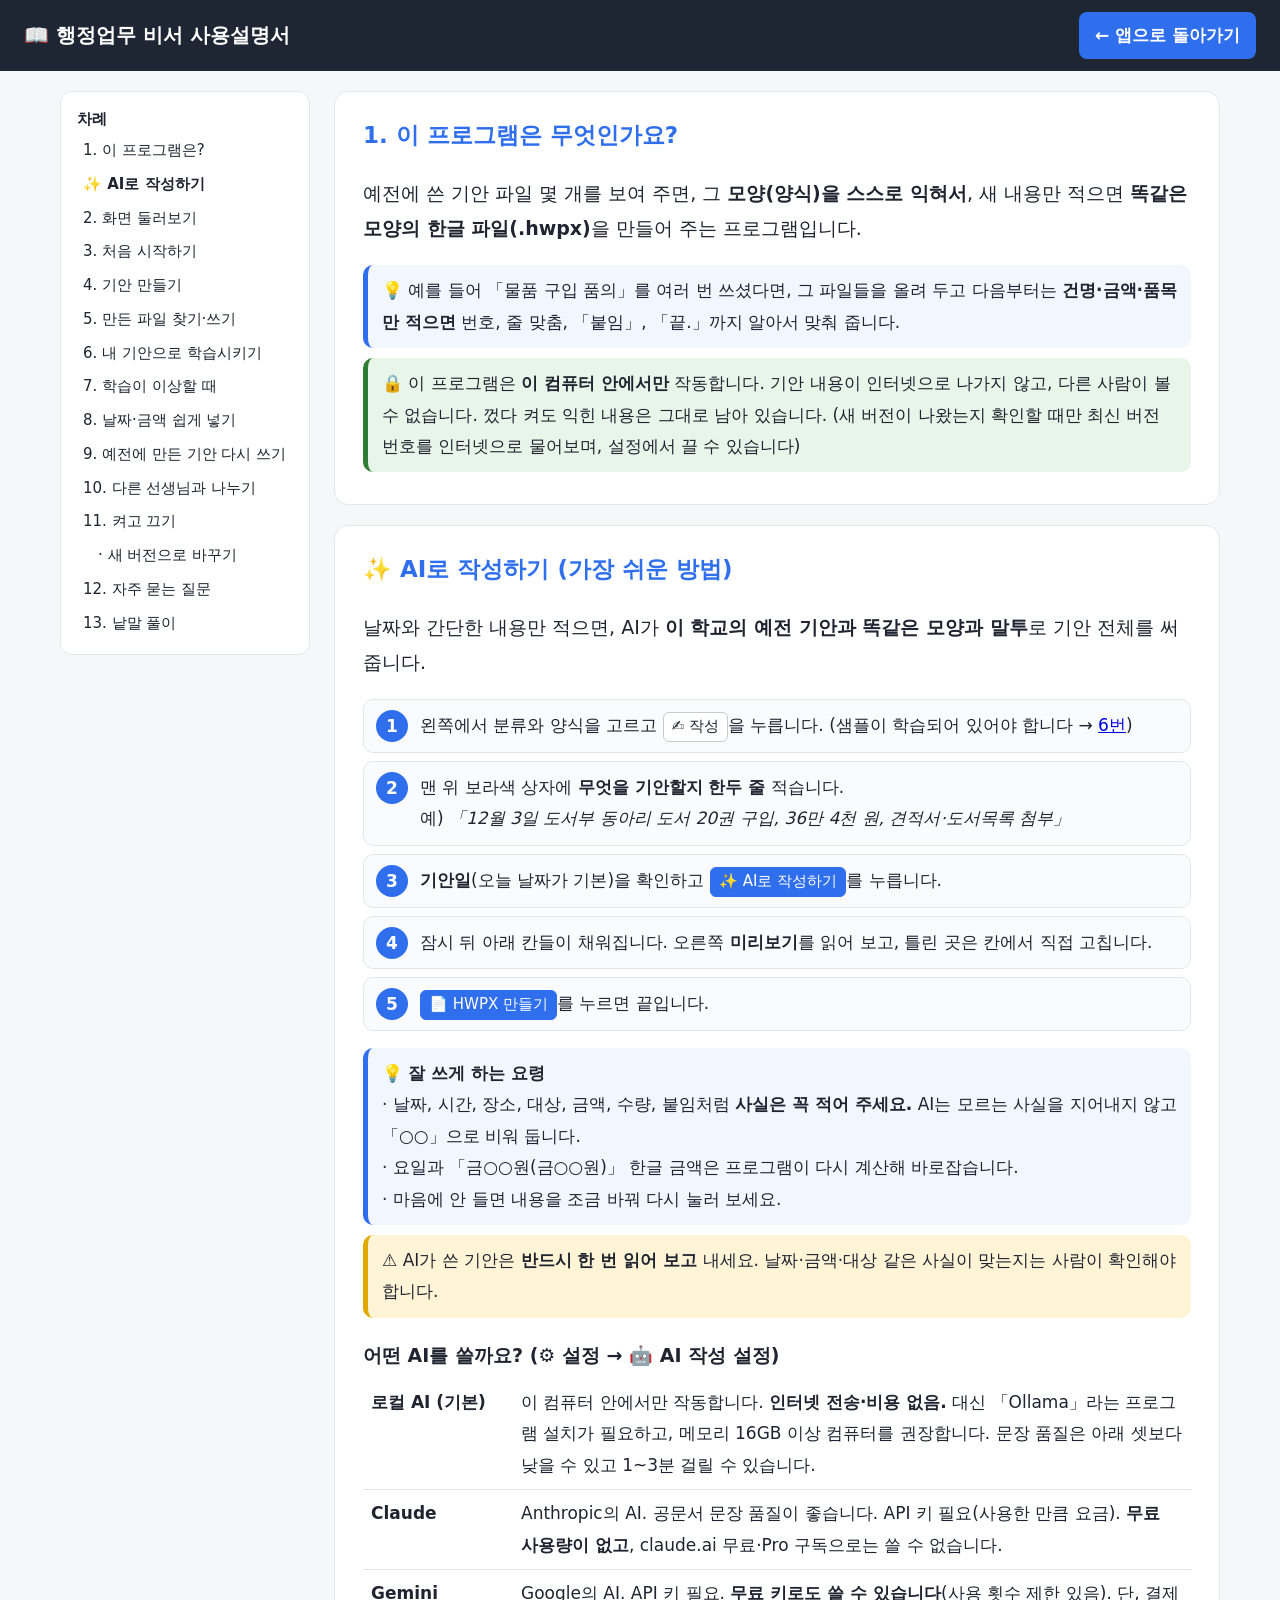
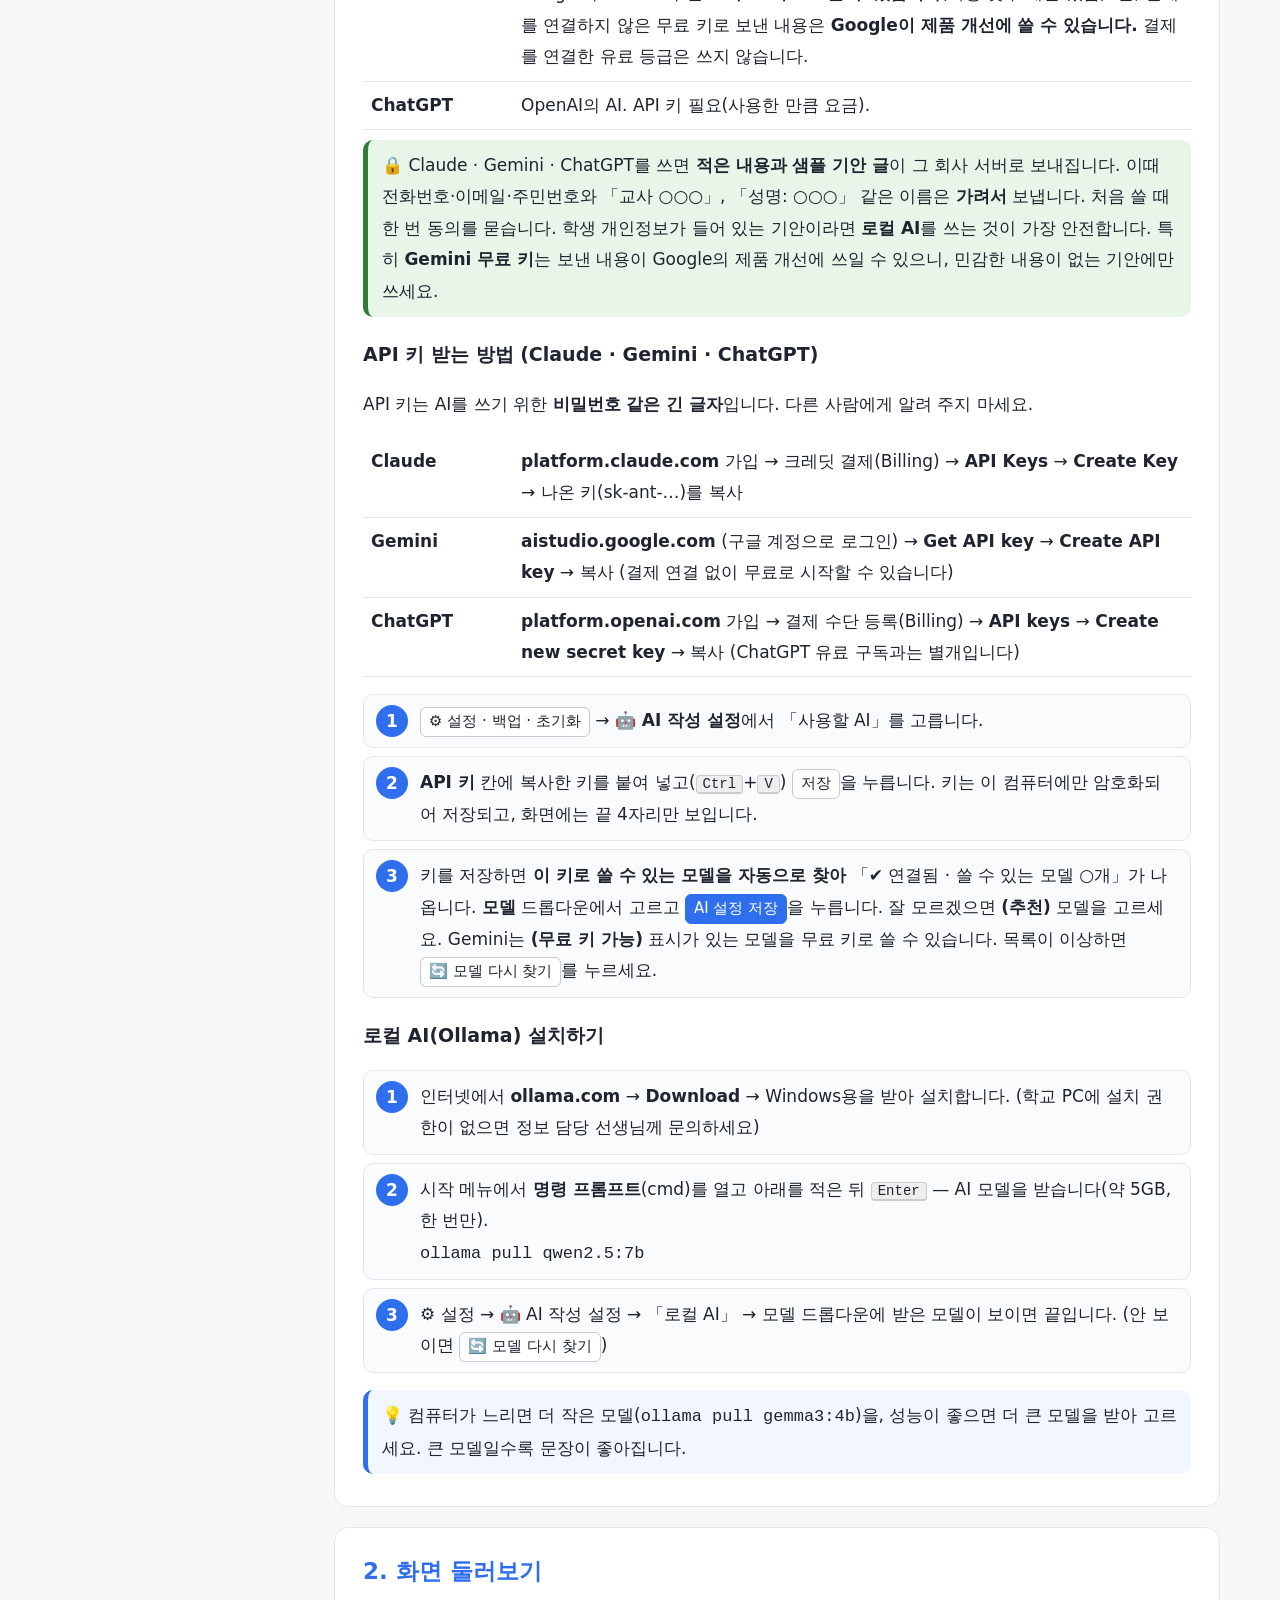
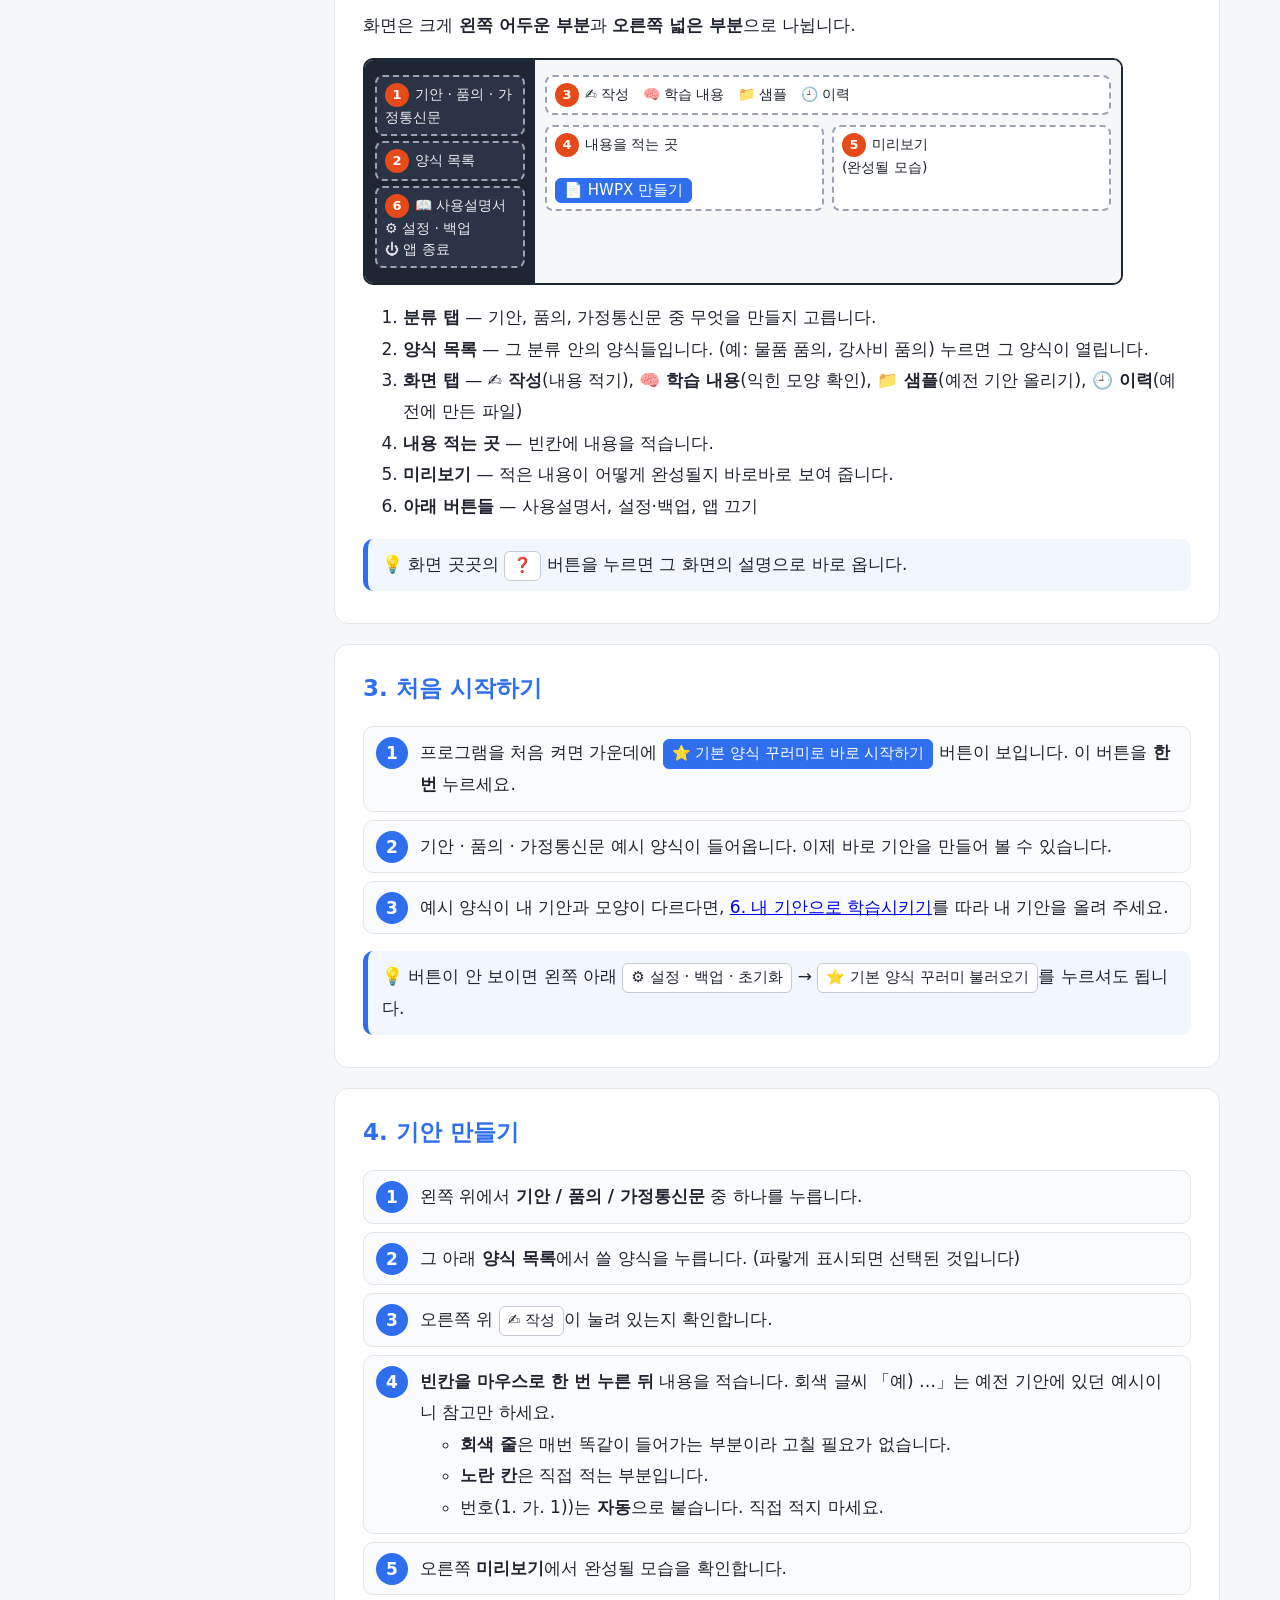
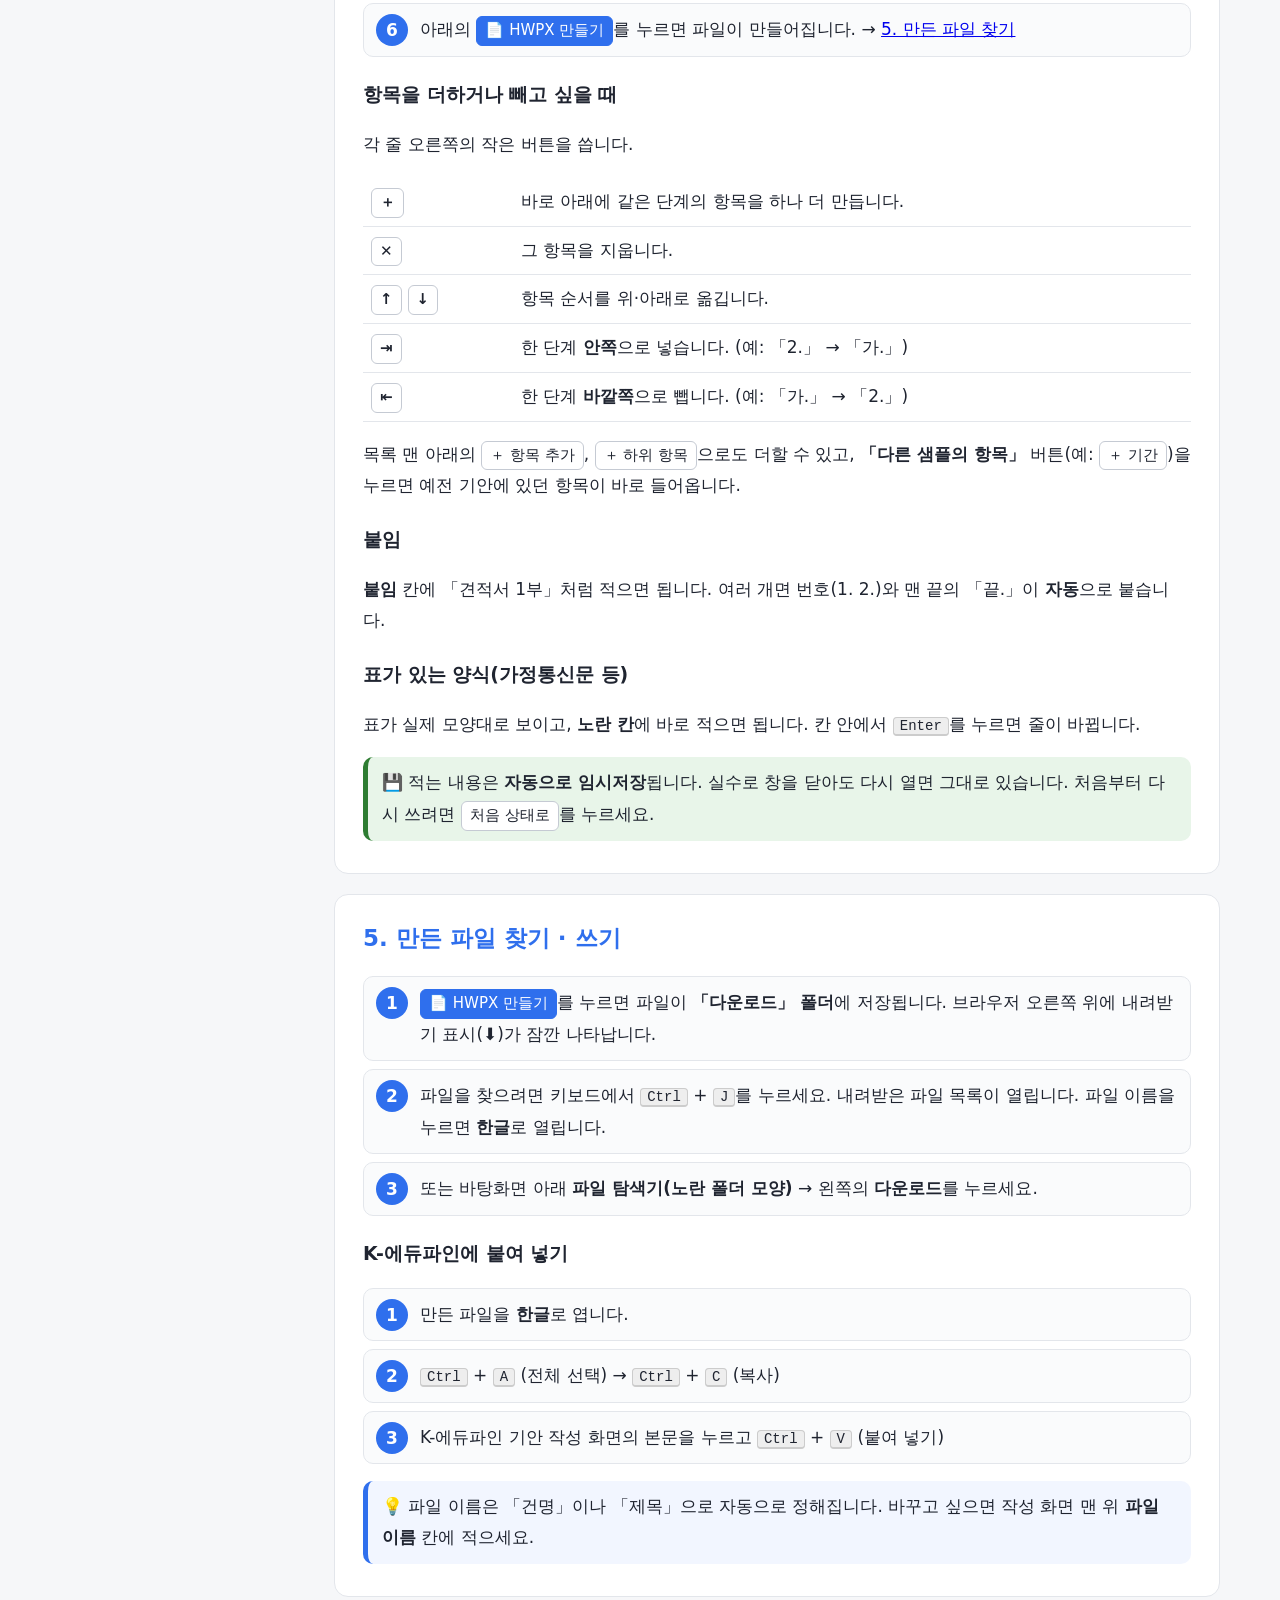
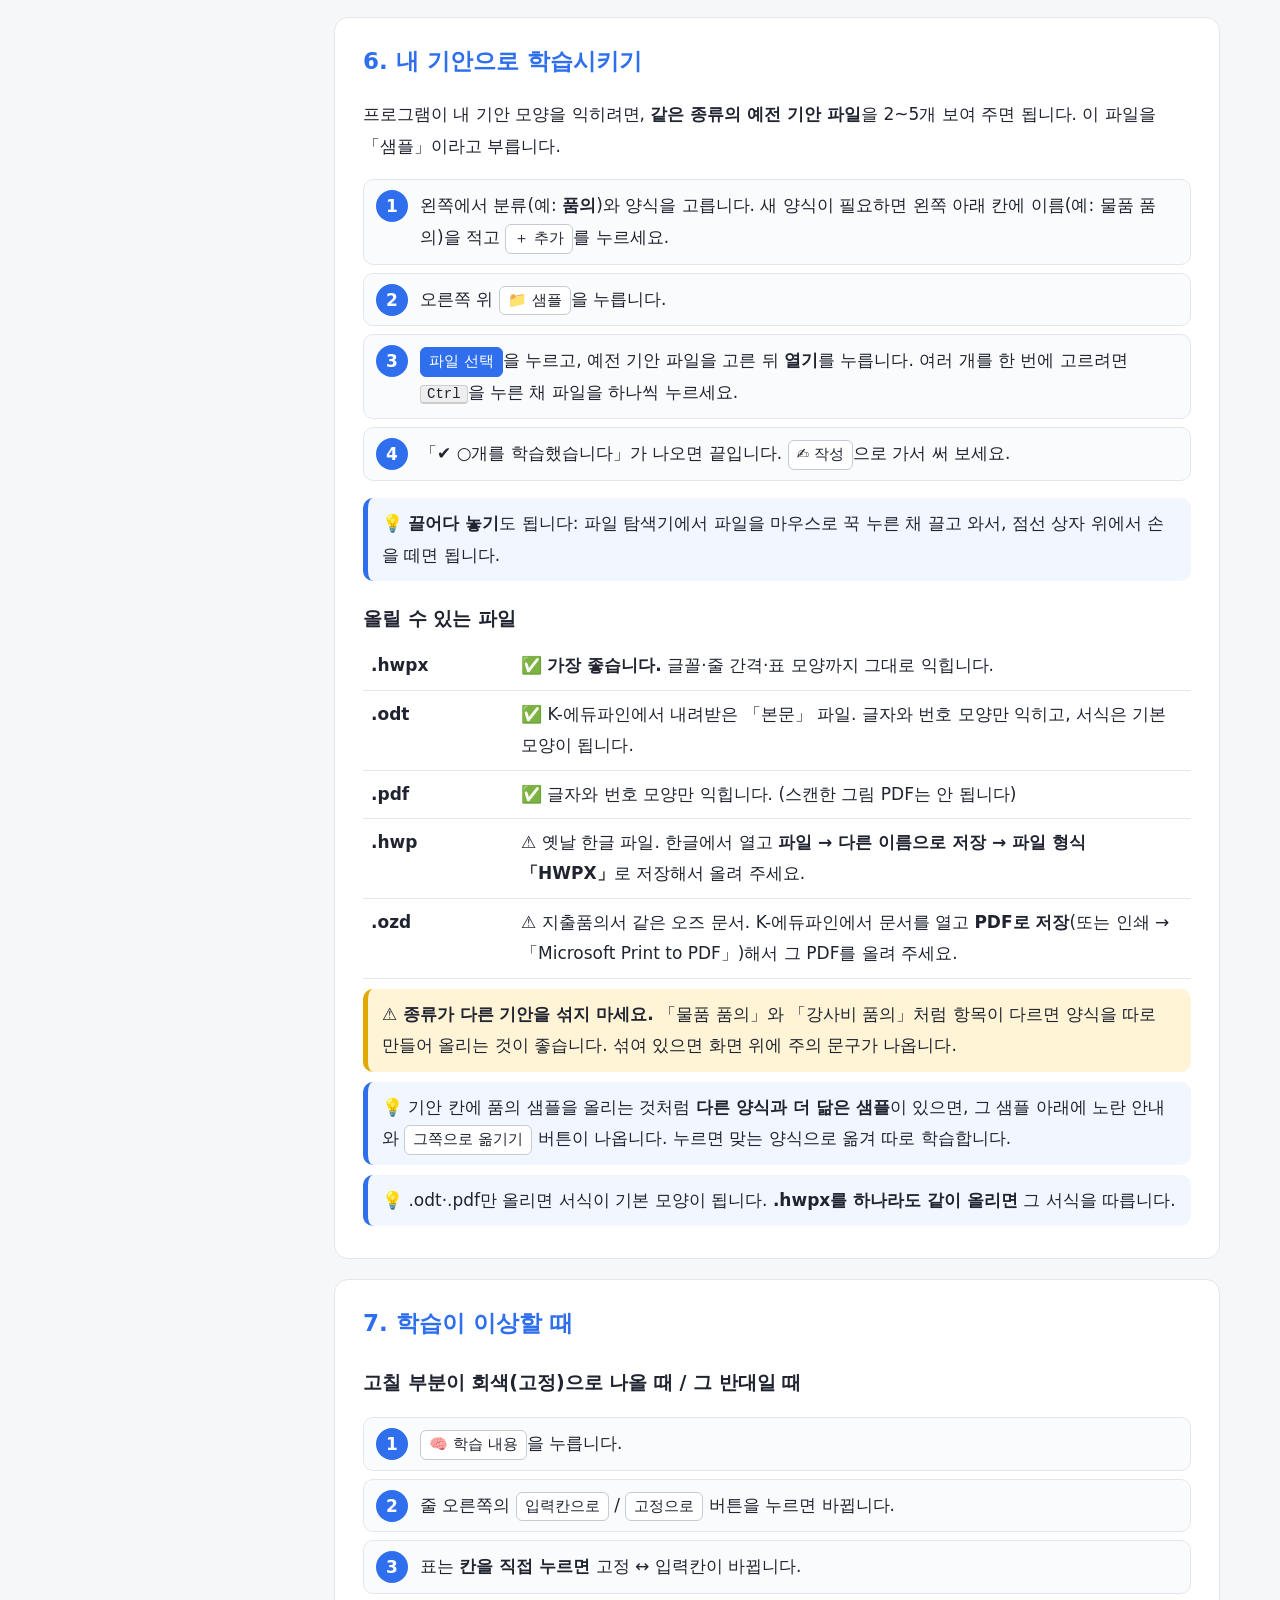
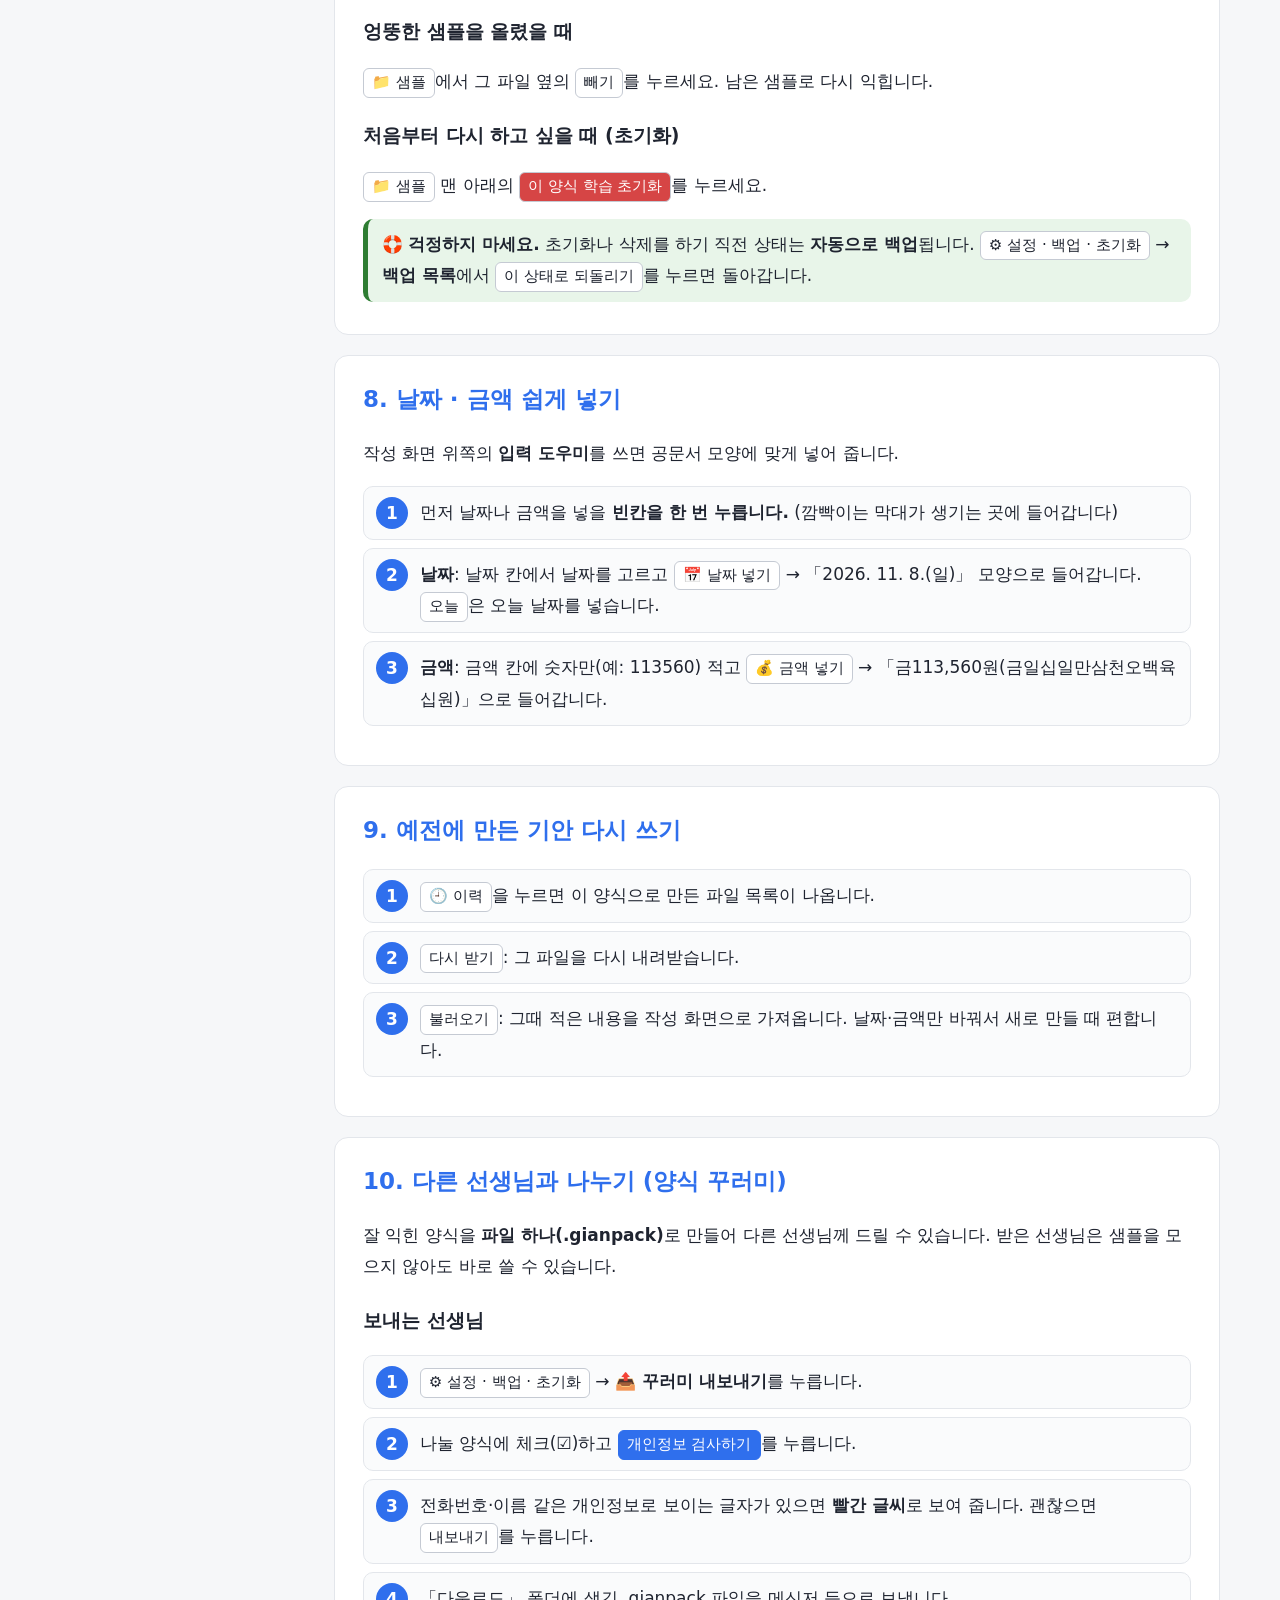
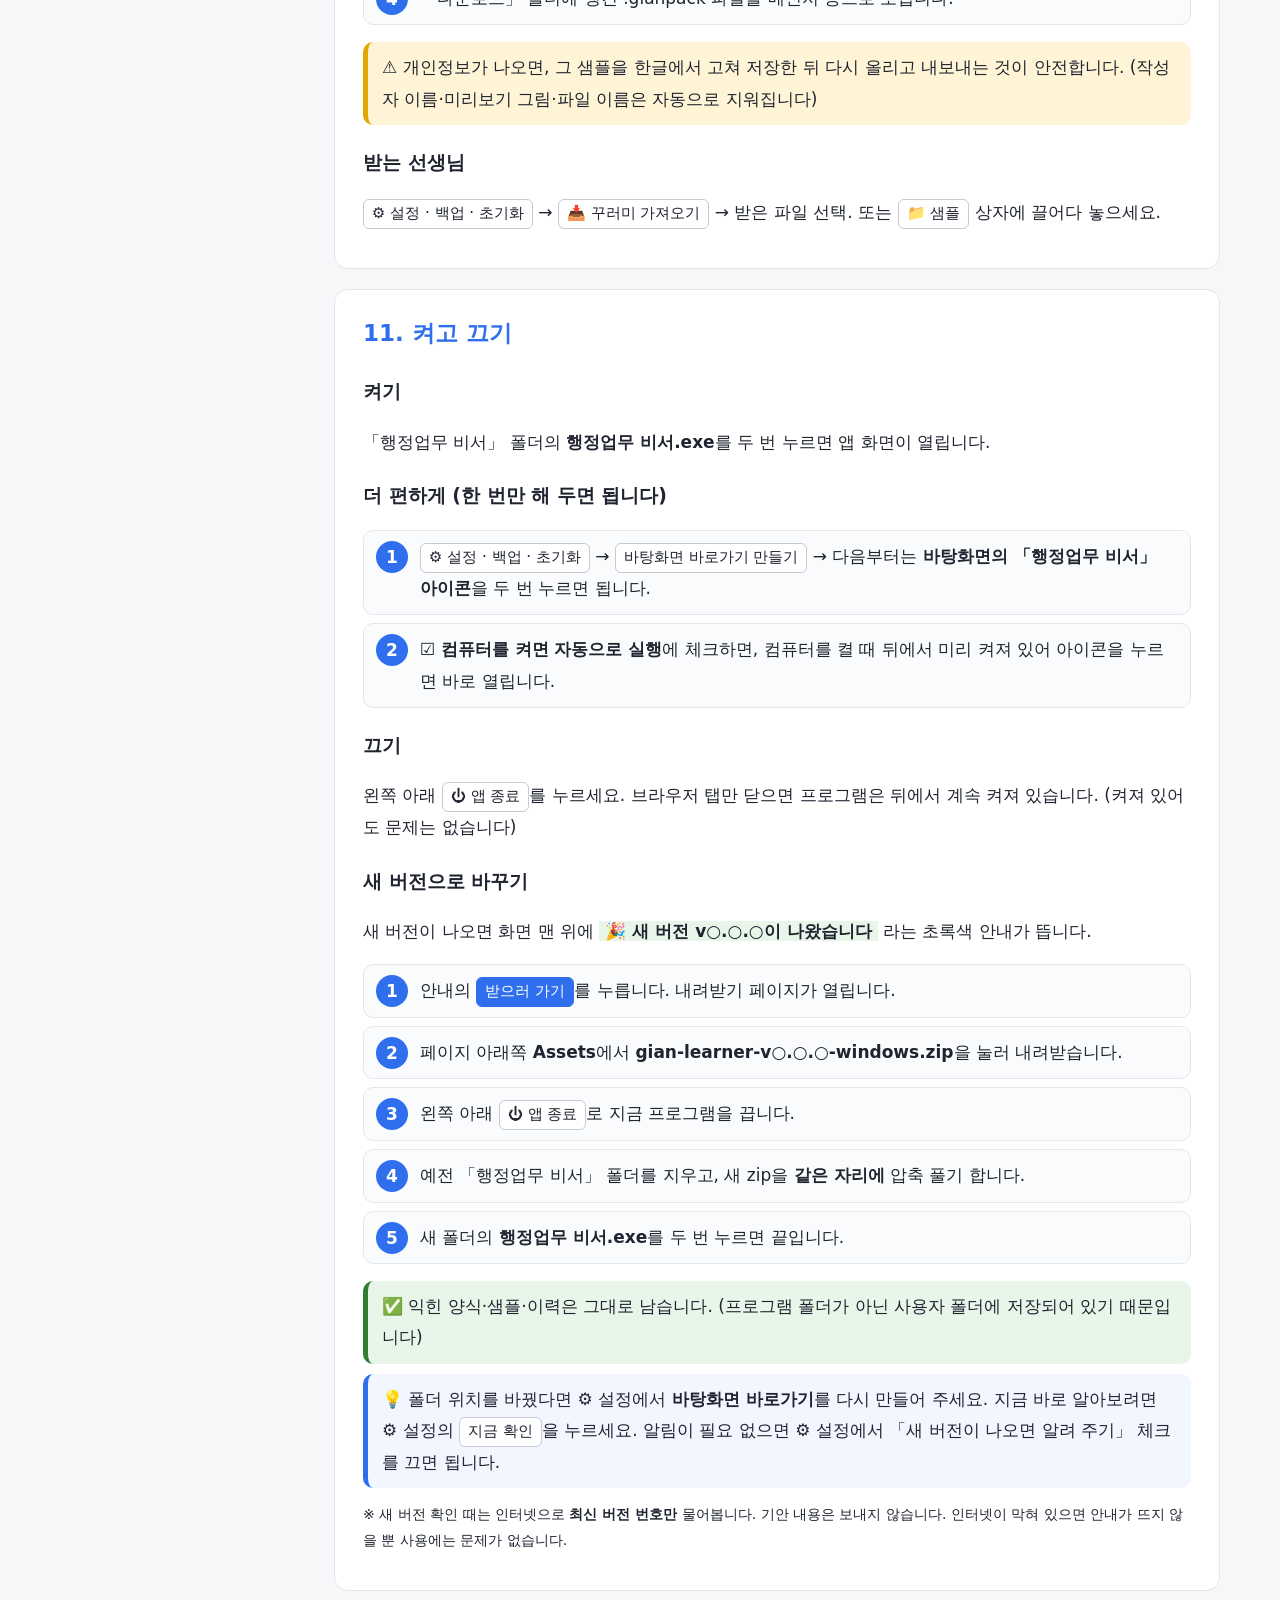
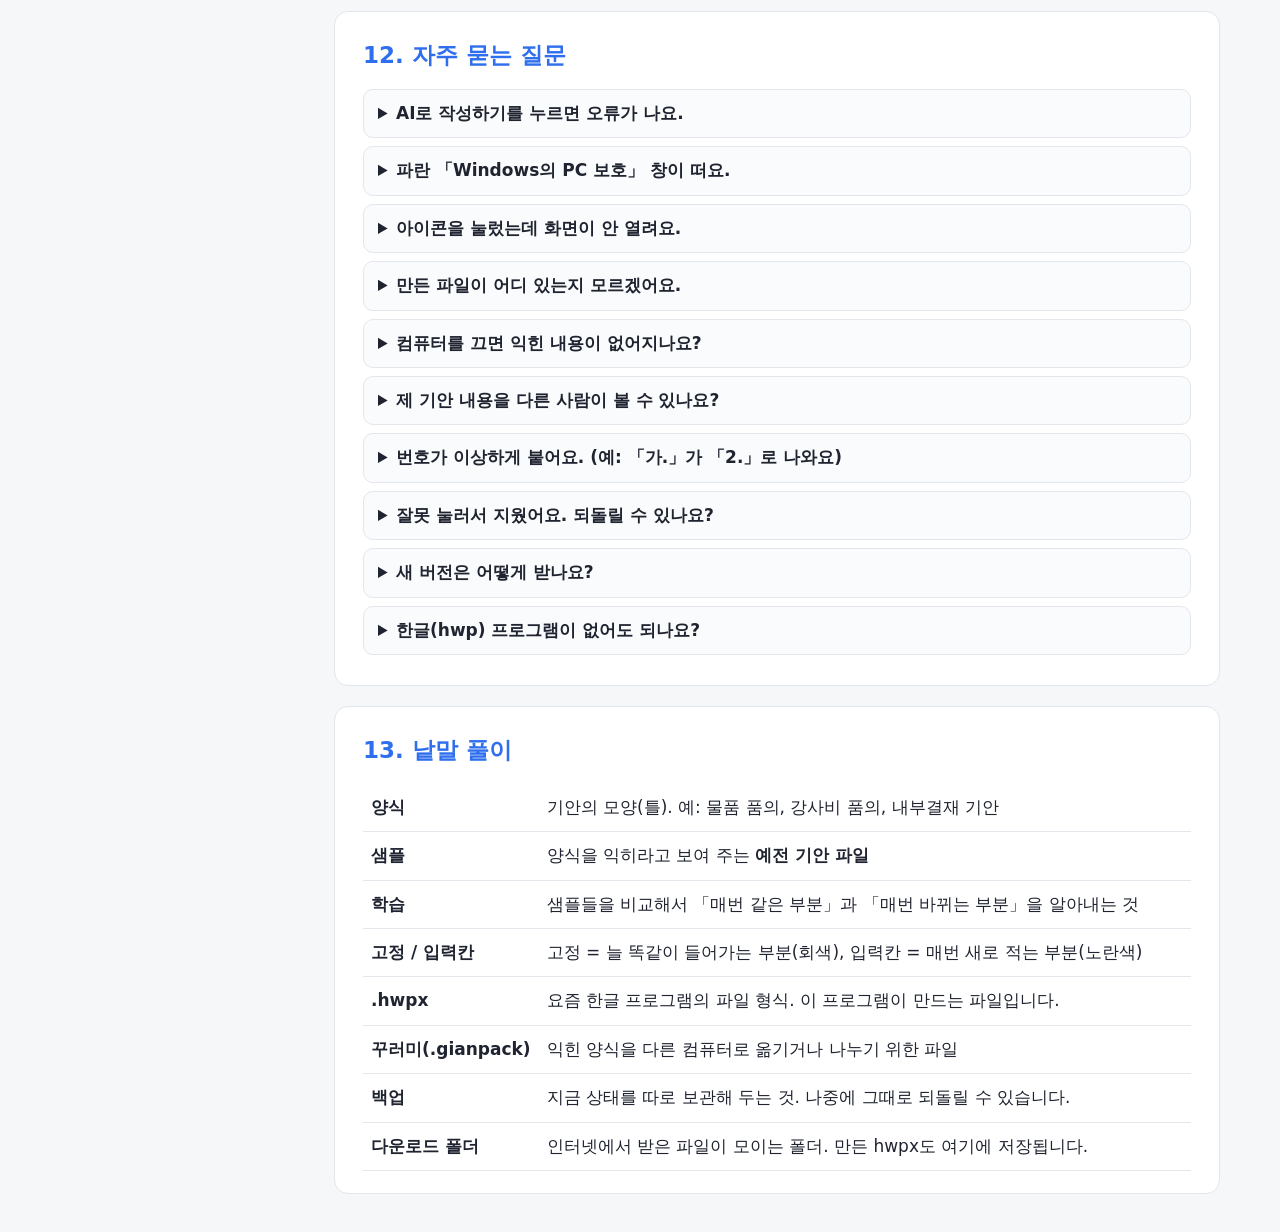
==== commit d276b625: "chore: 프로그램 이름을 '행정업무 비서'로 변경" ====
--- a/app/static/help.html
+++ b/app/static/help.html
@@ -3,7 +3,7 @@
 <head>
 <meta charset="utf-8">
 <meta name="viewport" content="width=device-width, initial-scale=1">
-<title>기안 학습기 사용설명서</title>
+<title>행정업무 비서 사용설명서</title>
 <style>
   :root { --primary: #2f6fed; --line: #e3e6eb; --muted: #6b7280; --soft: #f2f6ff; --warn: #fff4d6; --ok: #e8f5e9; }
   * { box-sizing: border-box; }
@@ -50,7 +50,7 @@
 </head>
 <body>
 <header>
-  <h1>📖 기안 학습기 사용설명서</h1>
+  <h1>📖 행정업무 비서 사용설명서</h1>
   <a class="back" href="/">← 앱으로 돌아가기</a>
 </header>
 <div class="wrap">
@@ -309,10 +309,10 @@
 <section id="onoff">
   <h2>11. 켜고 끄기</h2>
   <h3>켜기</h3>
-  <p>「기안학습기」 폴더의 <b>기안학습기.exe</b>를 두 번 누르면 브라우저에 화면이 열립니다.</p>
+  <p>「행정업무 비서」 폴더의 <b>행정업무 비서.exe</b>를 두 번 누르면 앱 화면이 열립니다.</p>
   <h3>더 편하게 (한 번만 해 두면 됩니다)</h3>
   <ol class="steps">
-    <li><span class="btn">⚙ 설정 · 백업 · 초기화</span> → <span class="btn">바탕화면 바로가기 만들기</span> → 다음부터는 <b>바탕화면의 「기안 학습기」 아이콘</b>을 두 번 누르면 됩니다.</li>
+    <li><span class="btn">⚙ 설정 · 백업 · 초기화</span> → <span class="btn">바탕화면 바로가기 만들기</span> → 다음부터는 <b>바탕화면의 「행정업무 비서」 아이콘</b>을 두 번 누르면 됩니다.</li>
     <li>☑ <b>컴퓨터를 켜면 자동으로 실행</b>에 체크하면, 컴퓨터를 켤 때 뒤에서 미리 켜져 있어 아이콘을 누르면 바로 열립니다.</li>
   </ol>
   <h3>끄기</h3>
@@ -323,8 +323,8 @@
     <li>안내의 <span class="btn blue">받으러 가기</span>를 누릅니다. 내려받기 페이지가 열립니다.</li>
     <li>페이지 아래쪽 <b>Assets</b>에서 <b>gian-learner-v○.○.○-windows.zip</b>을 눌러 내려받습니다.</li>
     <li>왼쪽 아래 <span class="btn">⏻ 앱 종료</span>로 지금 프로그램을 끕니다.</li>
-    <li>예전 「기안학습기」 폴더를 지우고, 새 zip을 <b>같은 자리에</b> 압축 풀기 합니다.</li>
-    <li>새 폴더의 <b>기안학습기.exe</b>를 두 번 누르면 끝입니다.</li>
+    <li>예전 「행정업무 비서」 폴더를 지우고, 새 zip을 <b>같은 자리에</b> 압축 풀기 합니다.</li>
+    <li>새 폴더의 <b>행정업무 비서.exe</b>를 두 번 누르면 끝입니다.</li>
   </ol>
   <div class="ok">✅ 익힌 양식·샘플·이력은 그대로 남습니다. (프로그램 폴더가 아닌 사용자 폴더에 저장되어 있기 때문입니다)</div>
   <div class="tip">💡 폴더 위치를 바꿨다면 ⚙ 설정에서 <b>바탕화면 바로가기</b>를 다시 만들어 주세요.
@@ -357,7 +357,7 @@
     초기화·삭제 직전 상태는 자동으로 백업됩니다. <span class="btn">⚙ 설정 · 백업 · 초기화</span> → <b>백업 목록</b> → <span class="btn">이 상태로 되돌리기</span>.
     작성 중인 글은 자동 임시저장되어 있습니다.</details>
   <details><summary>새 버전은 어떻게 받나요?</summary>
-    새 버전이 나오면 화면 위에 초록색 안내가 뜹니다. → <a href="#update">새 버전으로 바꾸기</a><br>직접 받으려면 인터넷 주소 <b>github.com/husky7025/gian-learner/releases</b> 에서 맨 위의 zip 파일을 받아, 기존 「기안학습기」 폴더를 지우고 새로 푼 폴더로 바꾸면 됩니다. 익힌 내용은 그대로 남습니다.
+    새 버전이 나오면 화면 위에 초록색 안내가 뜹니다. → <a href="#update">새 버전으로 바꾸기</a><br>직접 받으려면 인터넷 주소 <b>github.com/husky7025/gian-learner/releases</b> 에서 맨 위의 zip 파일을 받아, 기존 「행정업무 비서」 폴더를 지우고 새로 푼 폴더로 바꾸면 됩니다. 익힌 내용은 그대로 남습니다.
     (폴더 위치가 바뀌면 바탕화면 바로가기를 다시 만들어 주세요)</details>
   <details><summary>한글(hwp) 프로그램이 없어도 되나요?</summary>
     파일을 <b>만드는 것</b>은 한글이 없어도 됩니다. 만든 파일을 <b>열어 보려면</b> 한글이 필요합니다.</details>
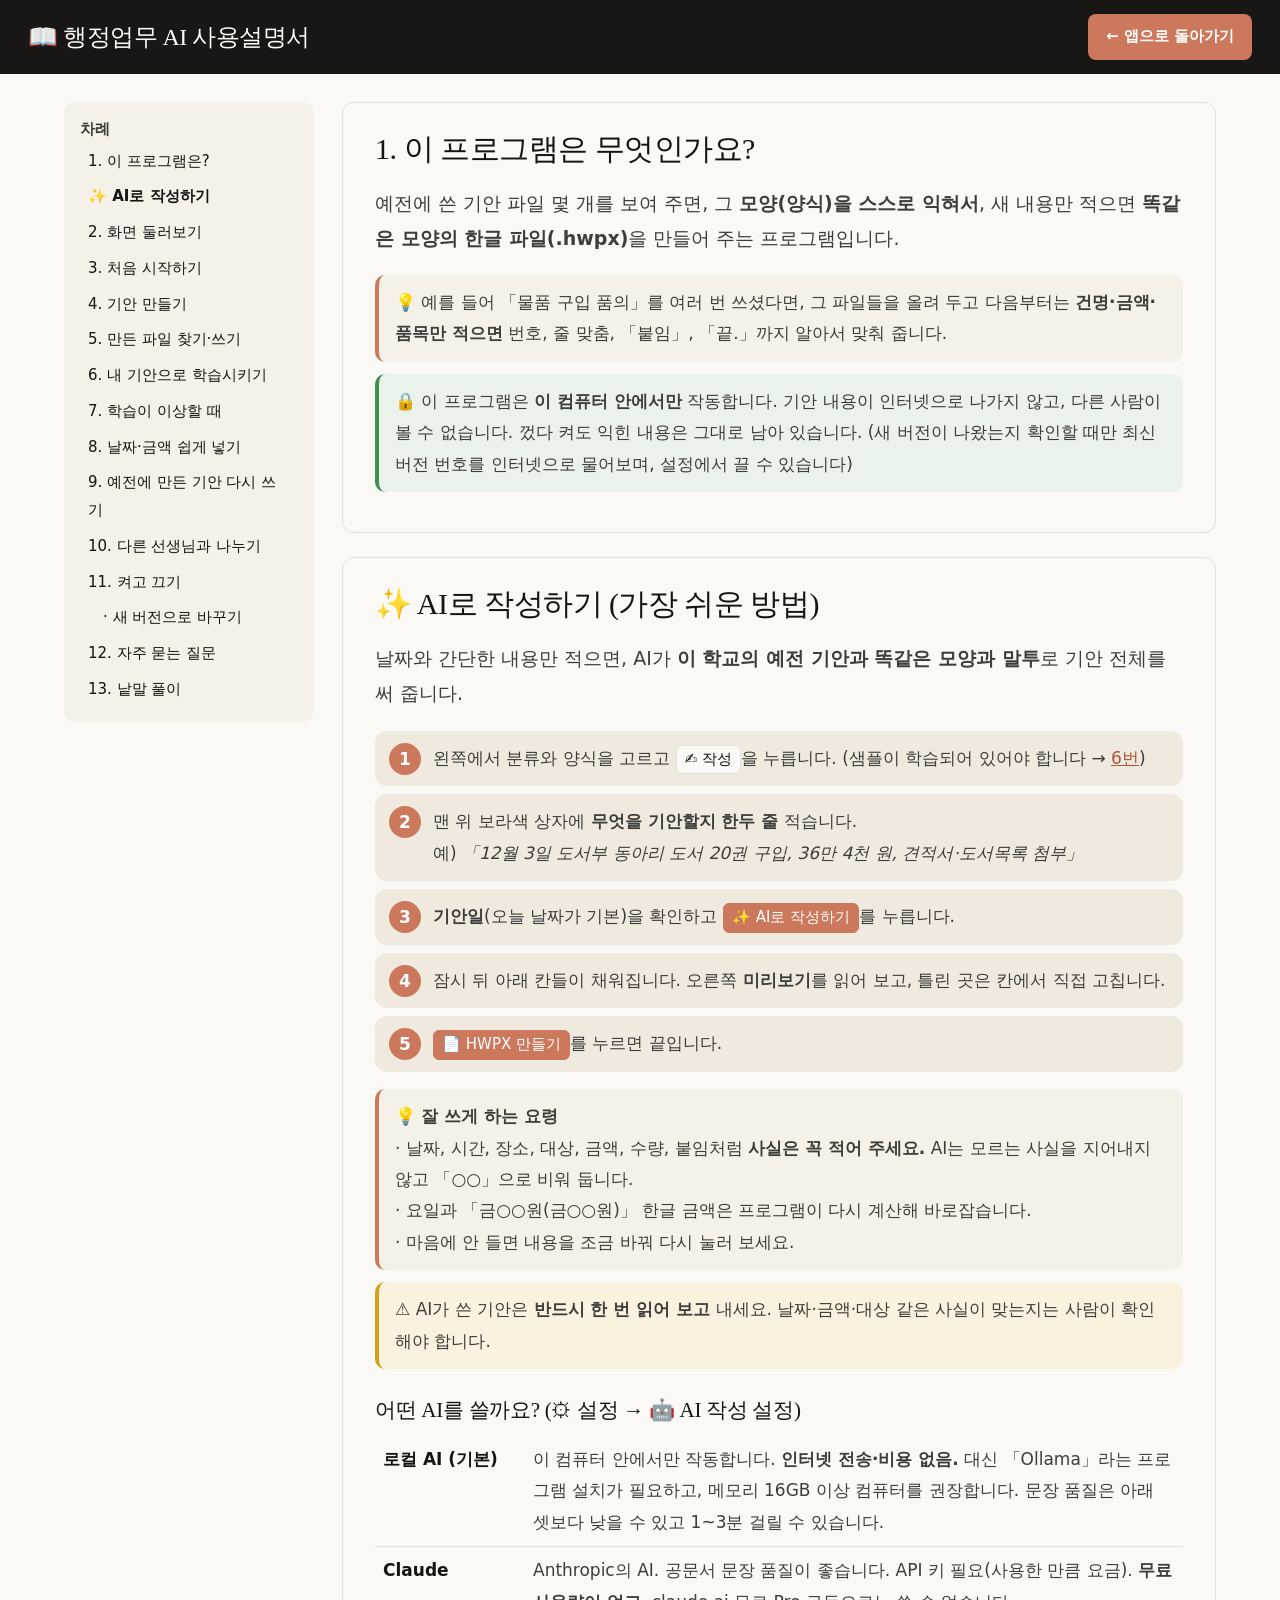
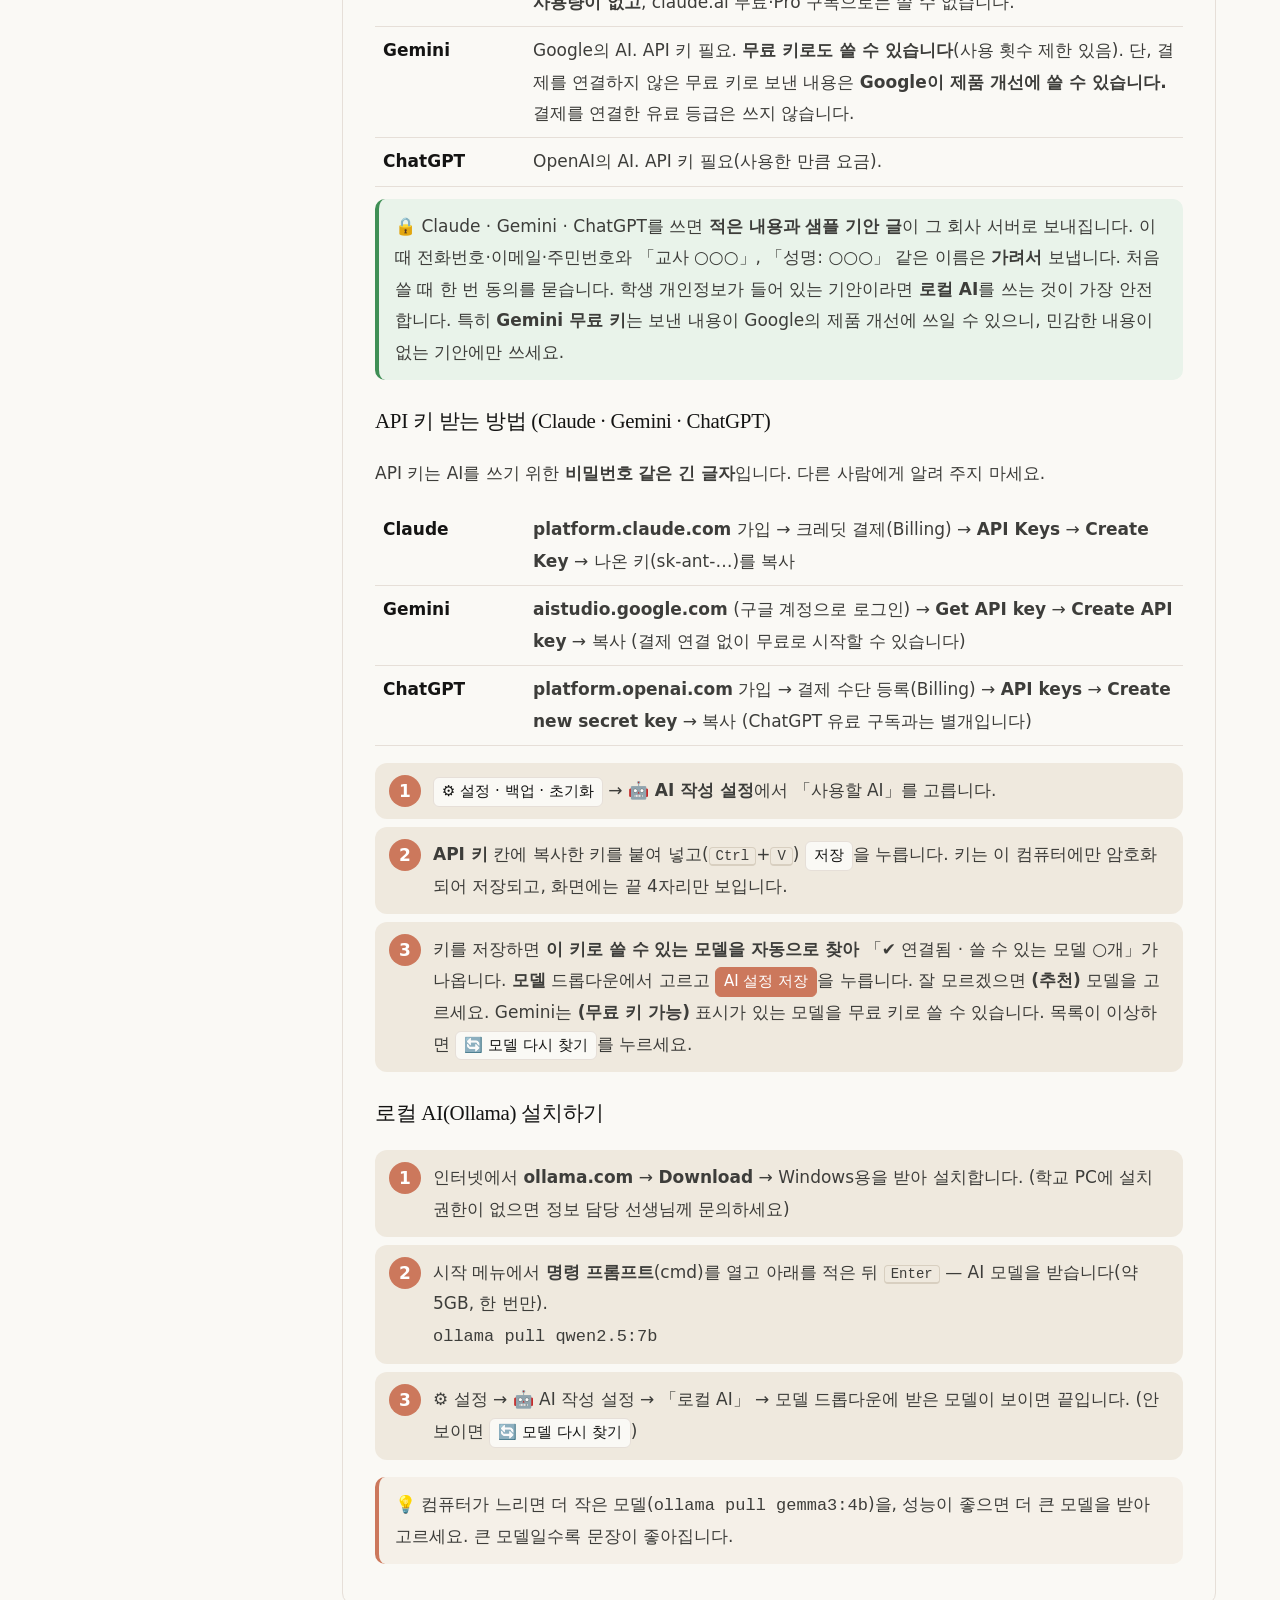
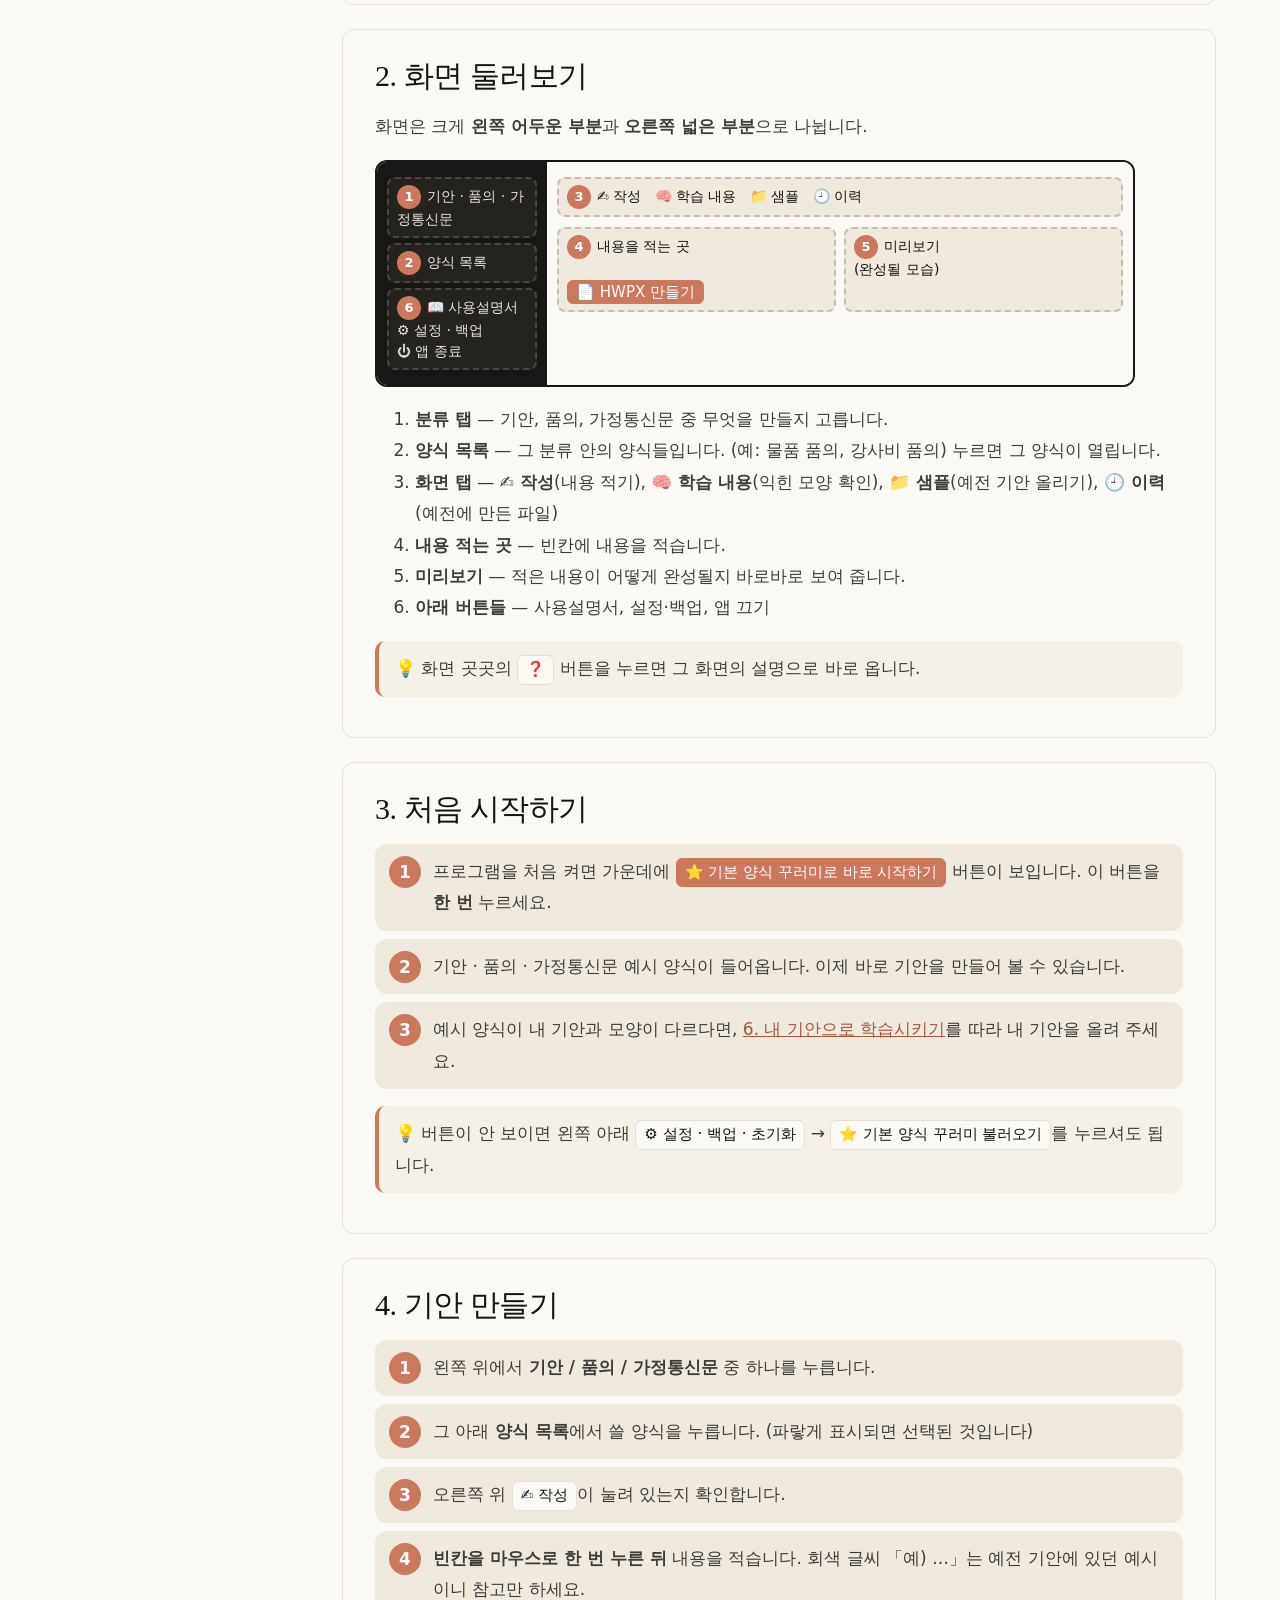
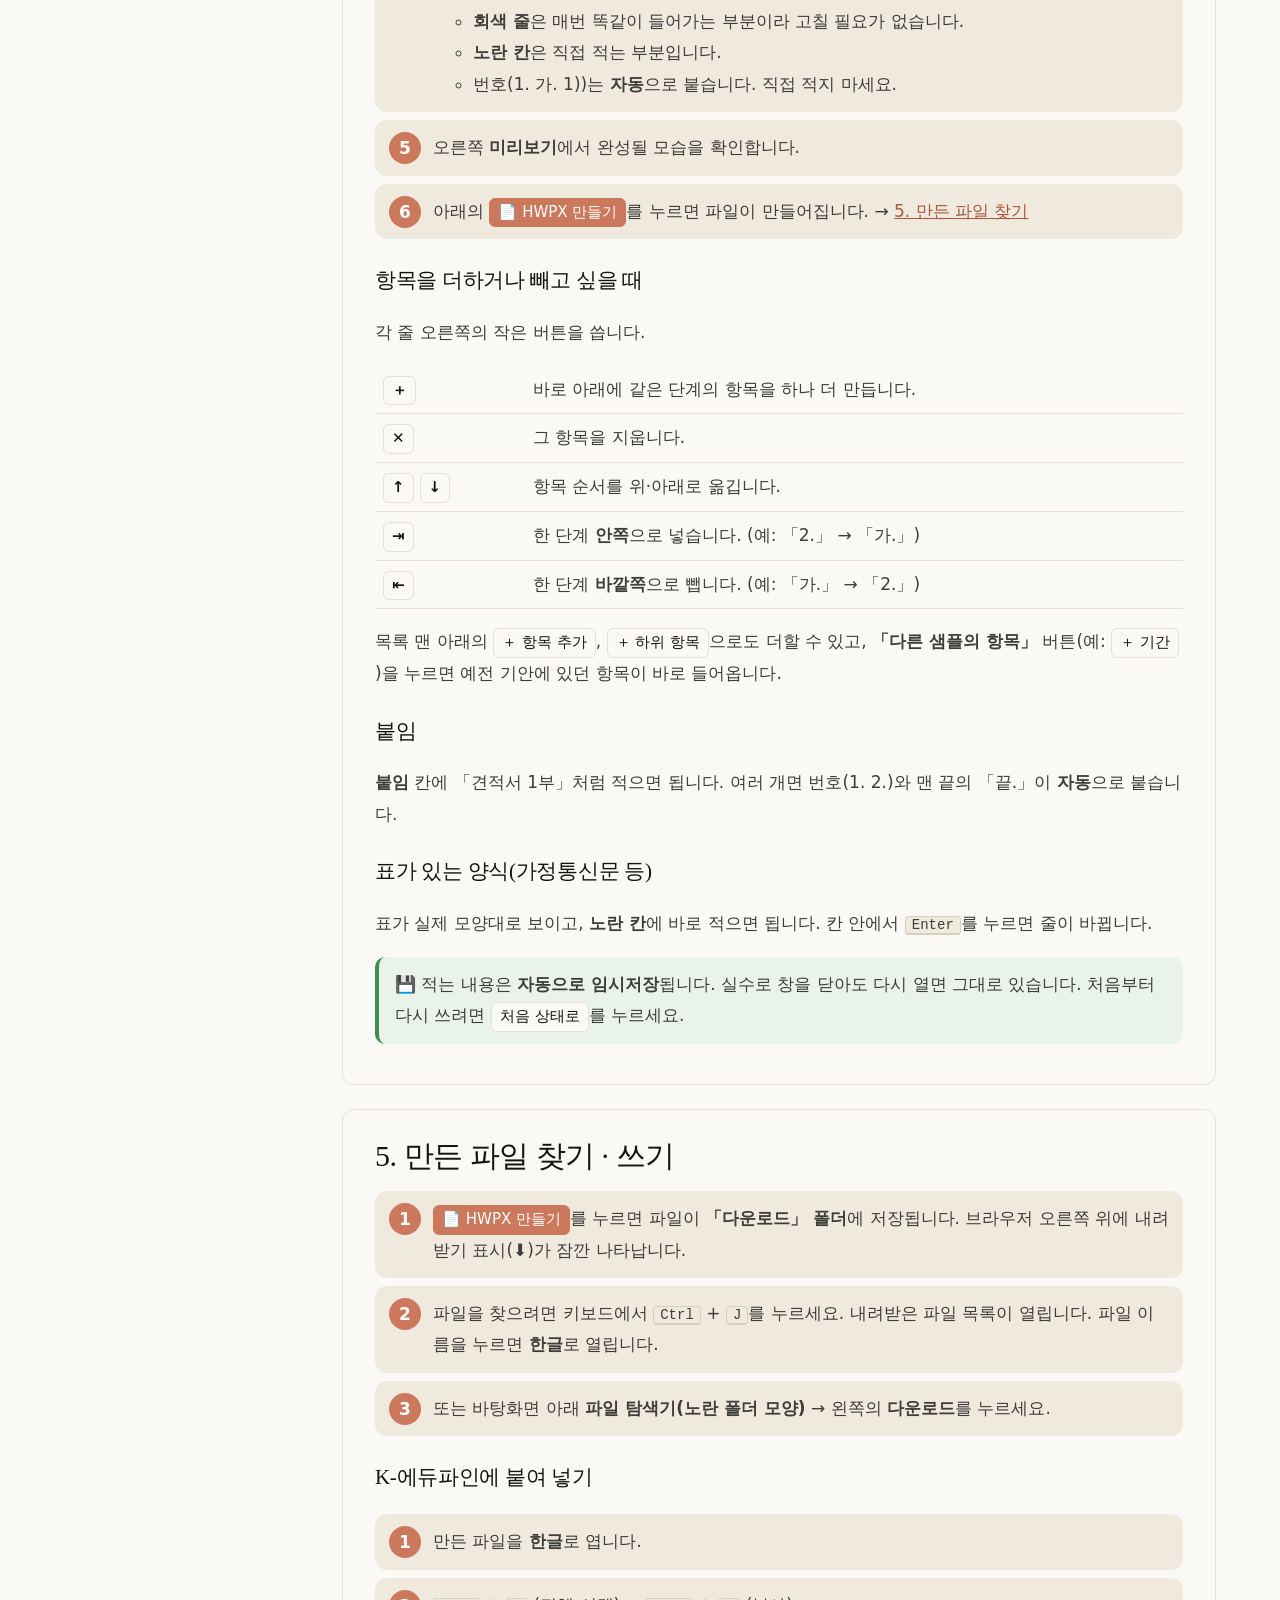
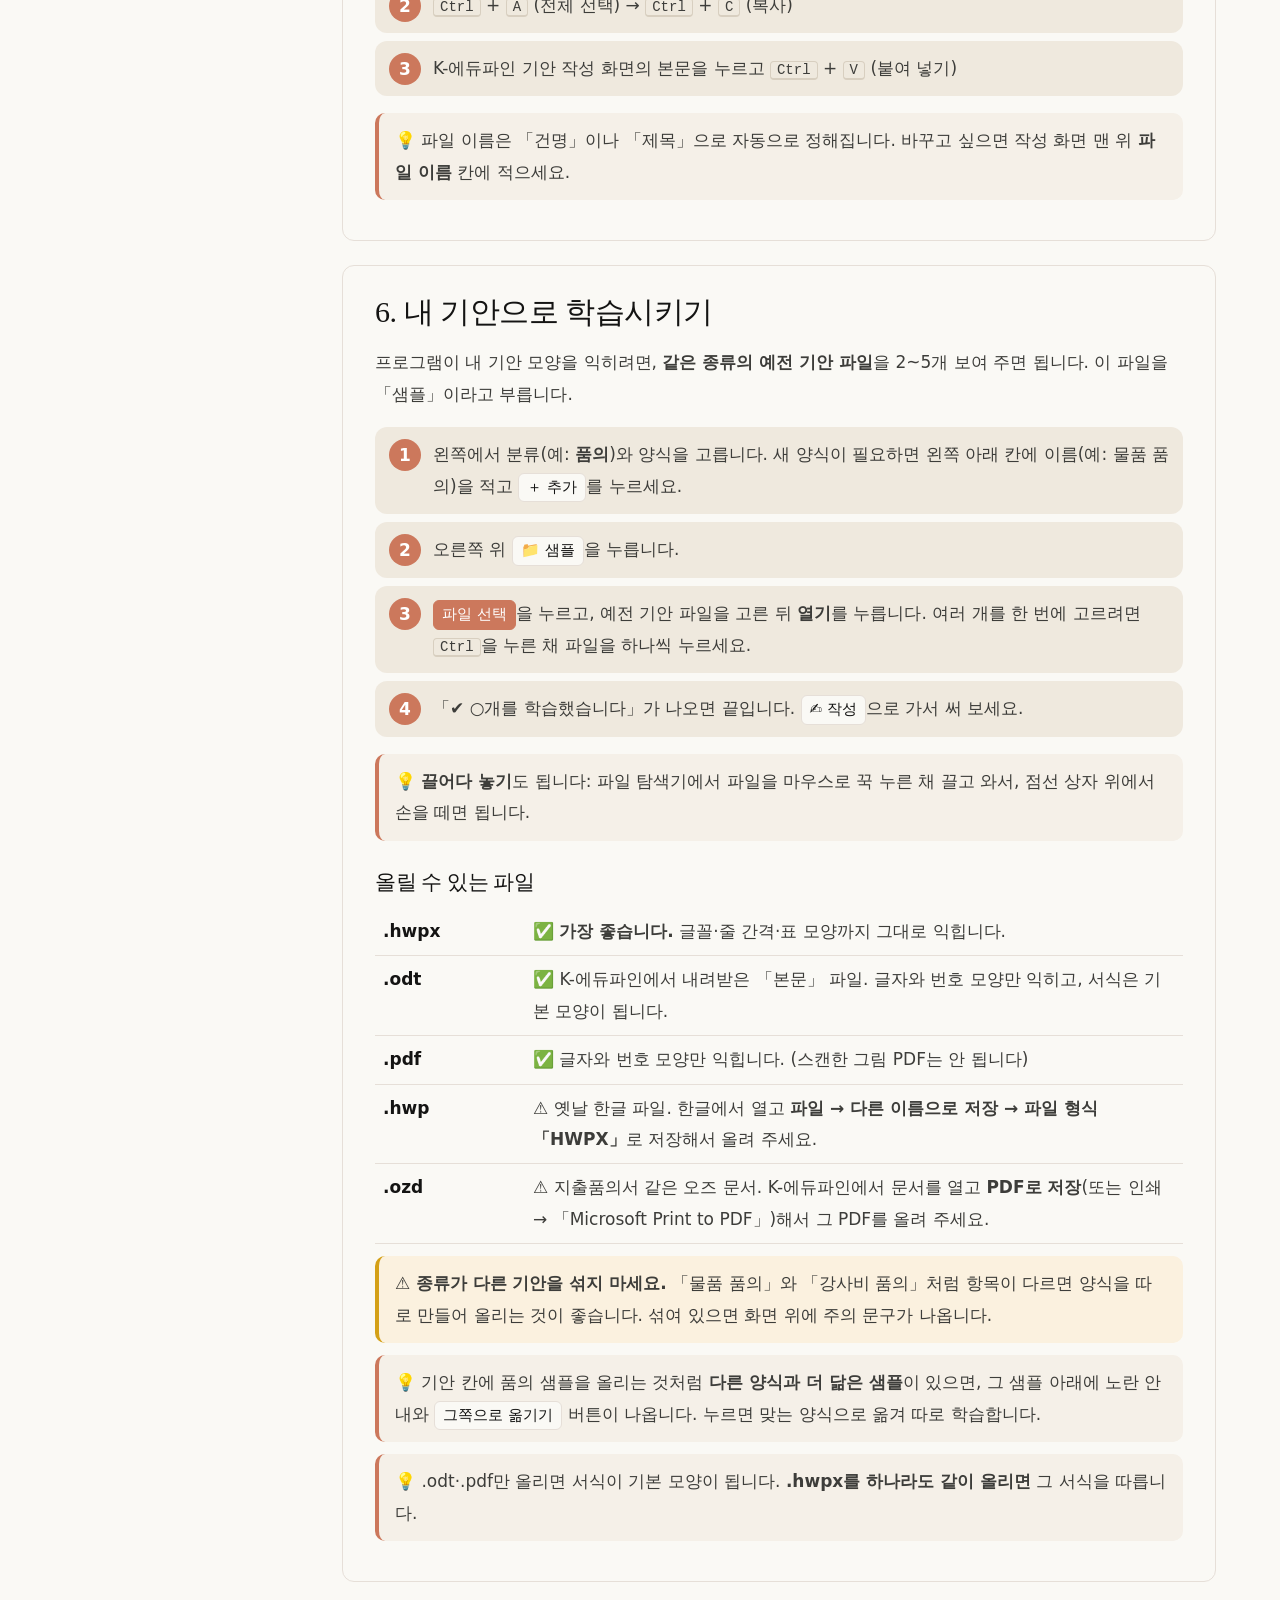
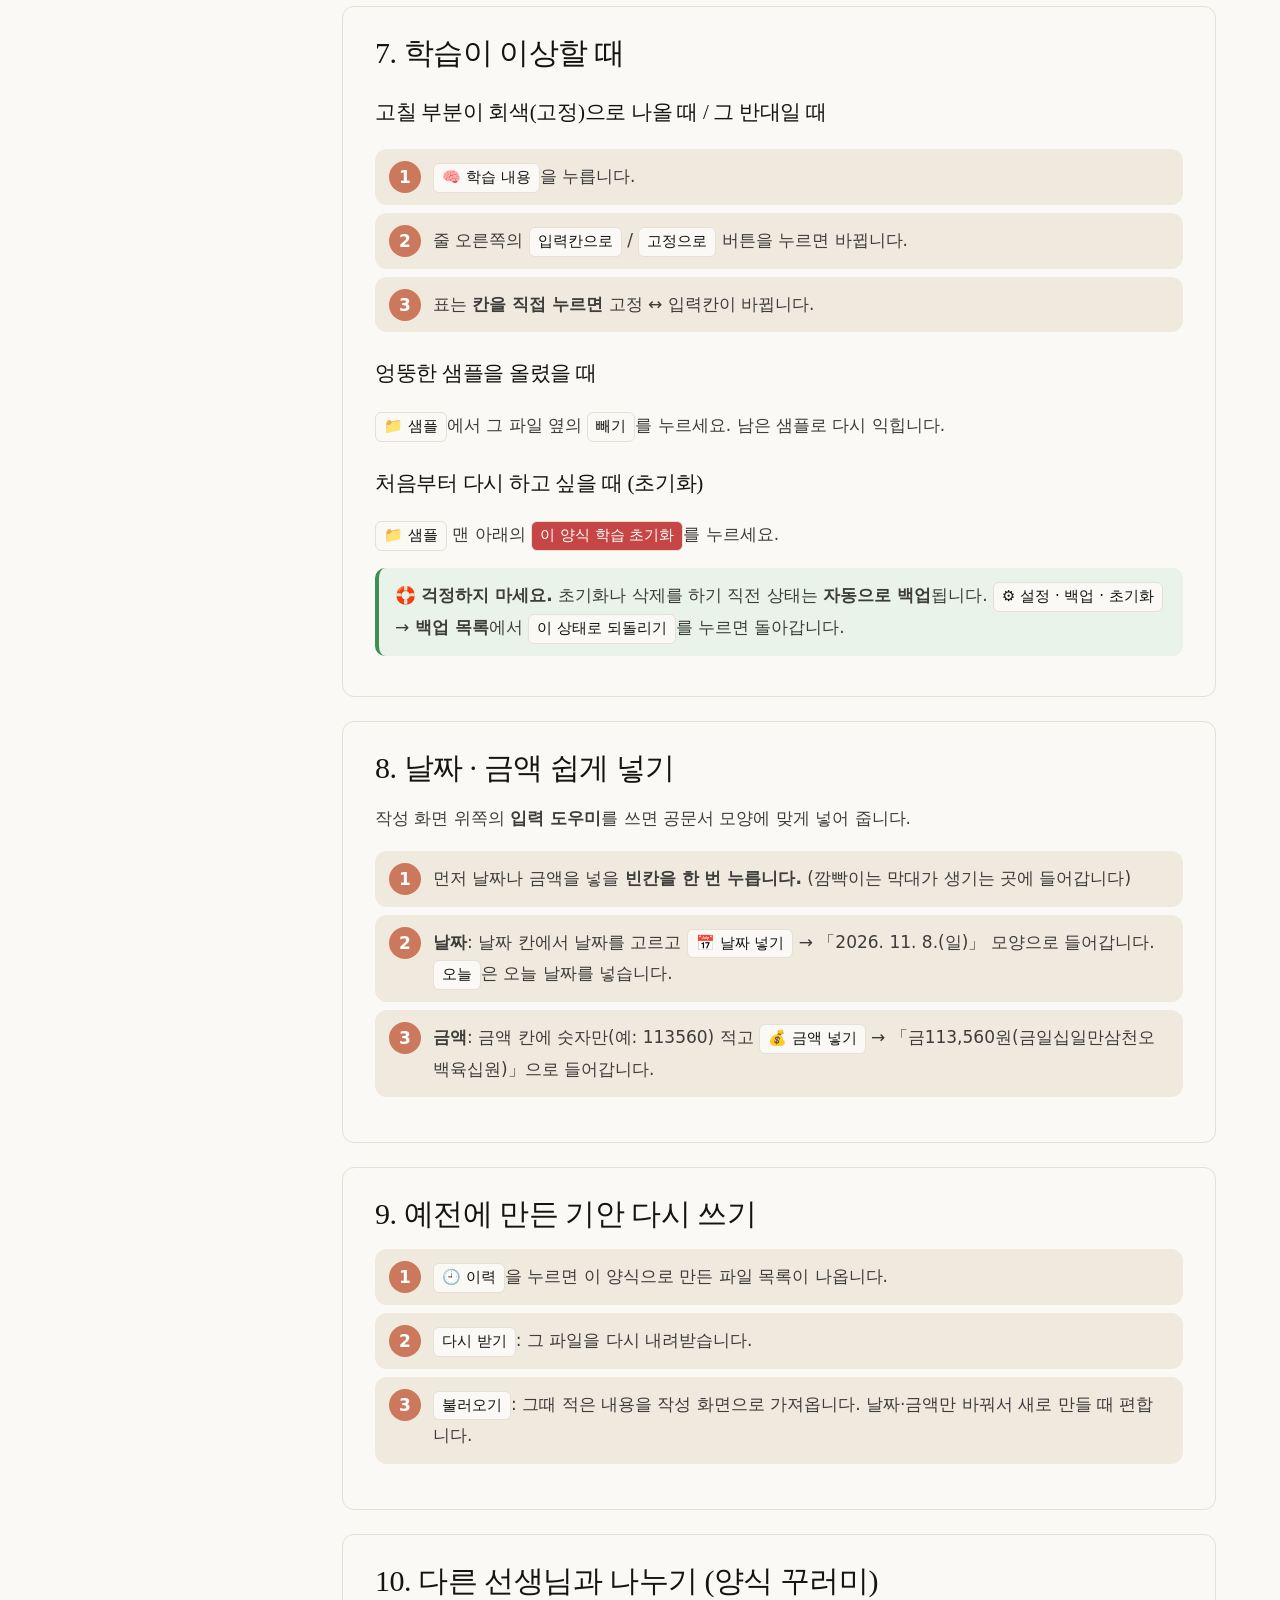
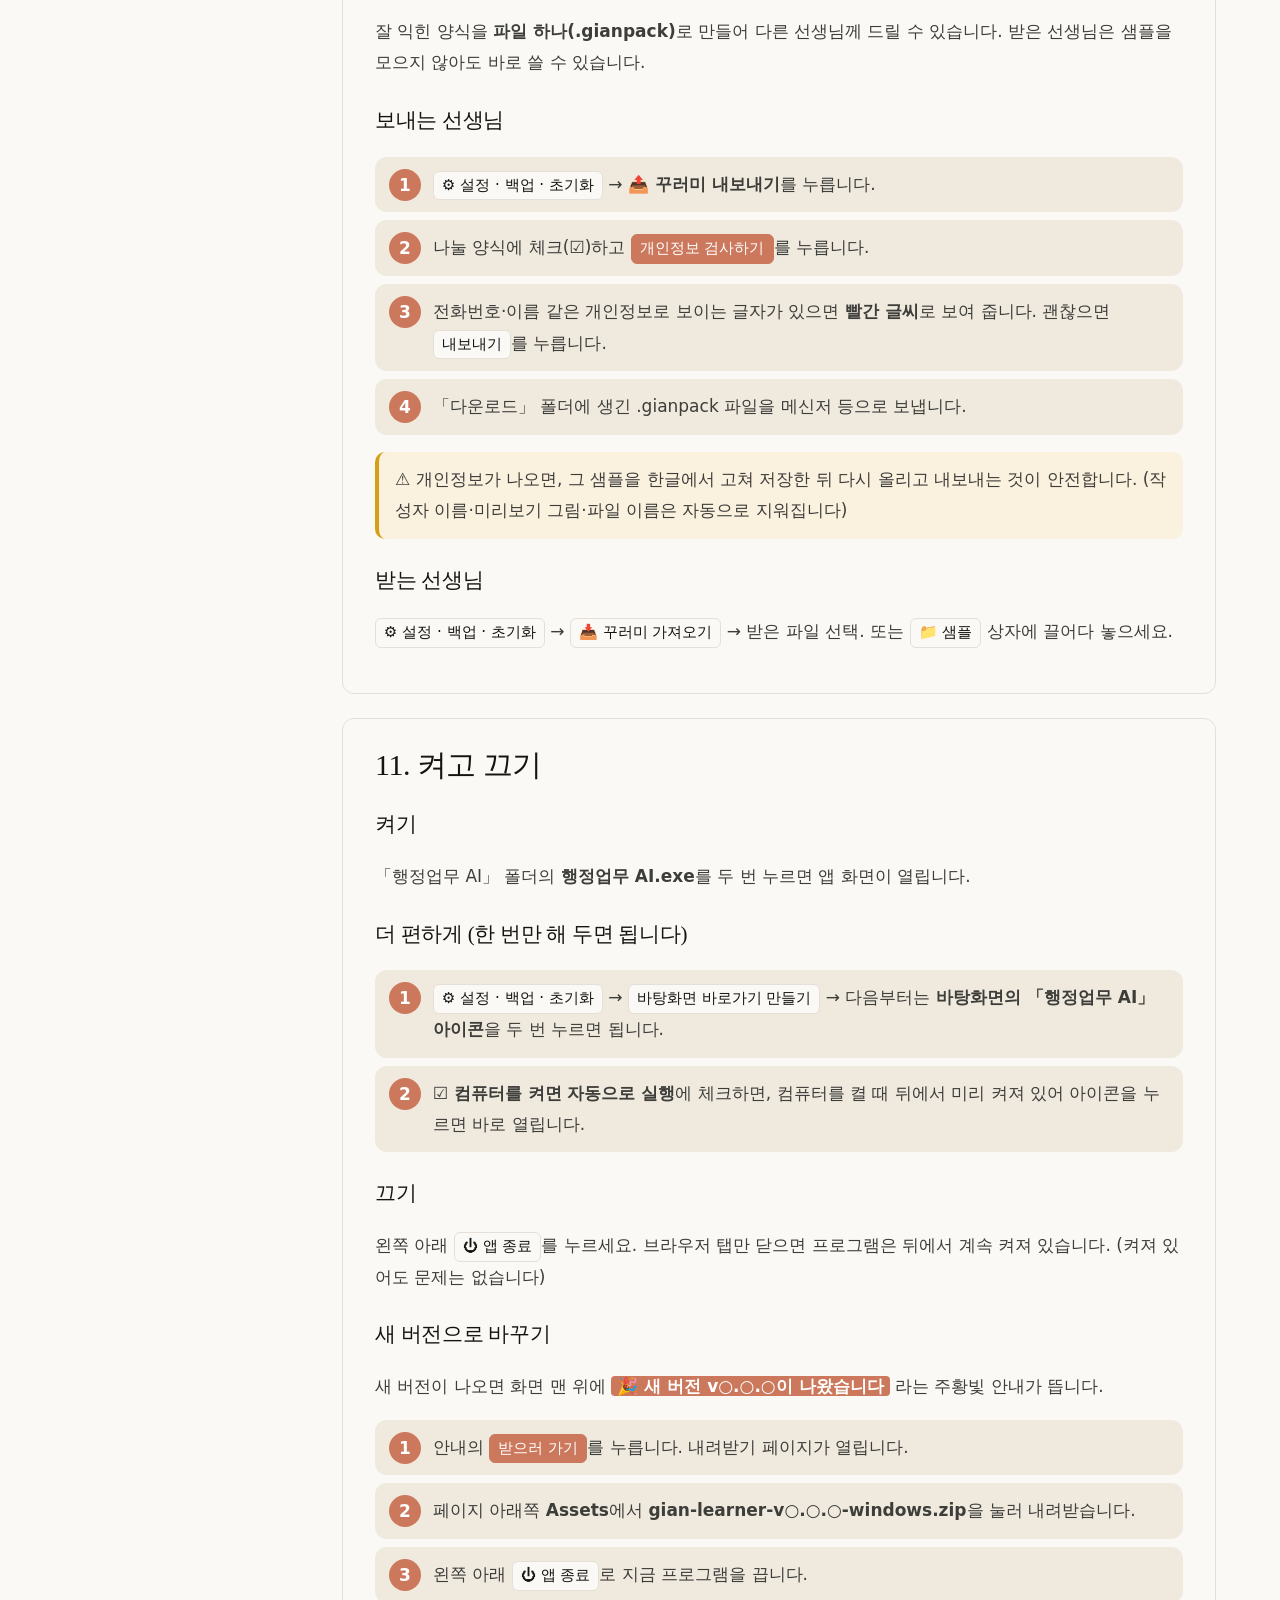
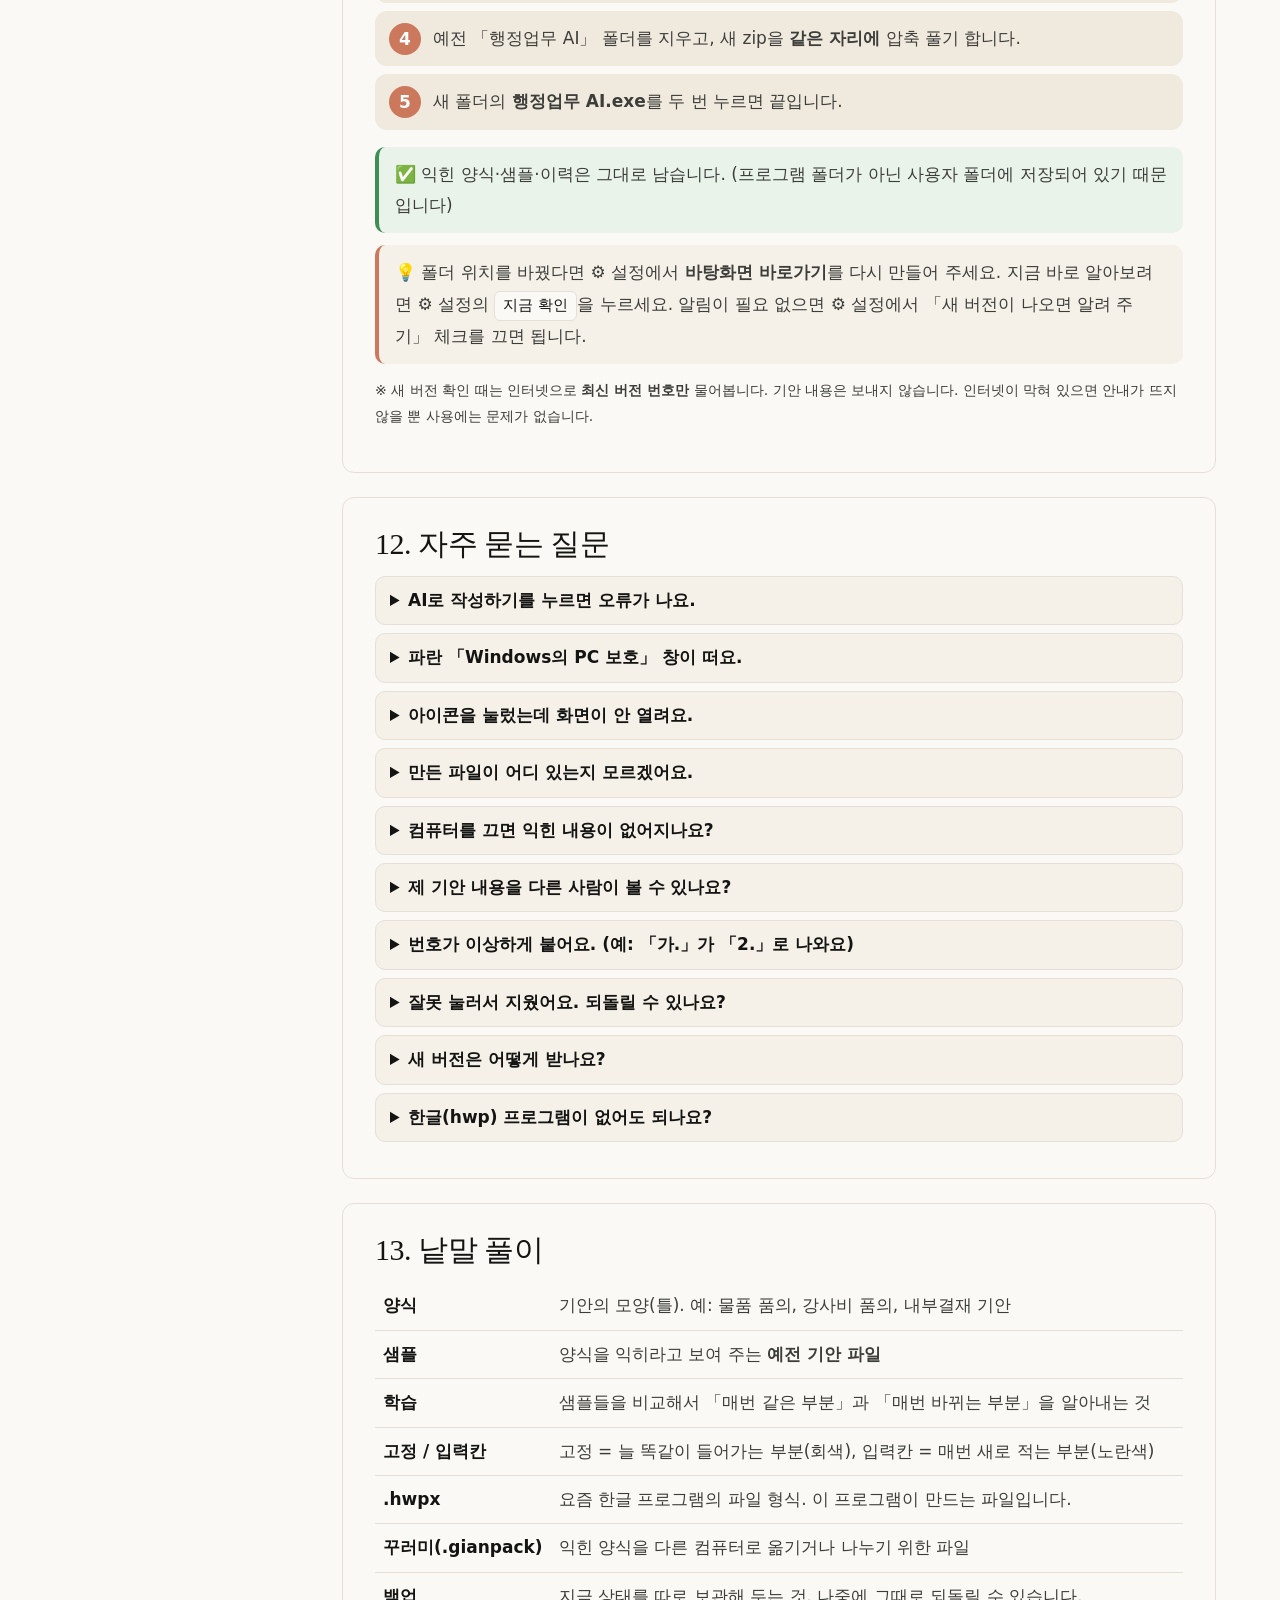
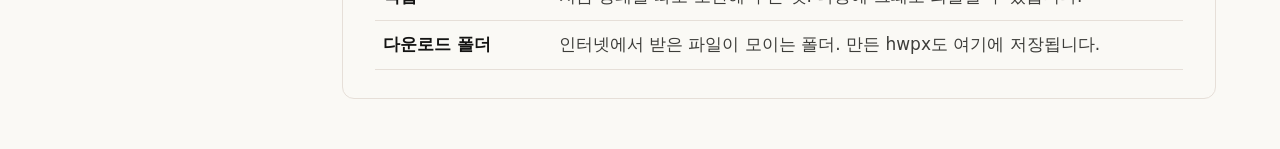
==== commit c5332973: "feat: 코드 검토 수정·최적화, 크림·코랄 화면 디자인, 이름을 '행정업무 AI'로 변경 수정 - AI 날짜 요일: 연도 없는 「월. 일.」을 기준일과 가장 가까운 해로 계산 " ====
--- a/app/static/help.html
+++ b/app/static/help.html
@@ -3,46 +3,53 @@
 <head>
 <meta charset="utf-8">
 <meta name="viewport" content="width=device-width, initial-scale=1">
-<title>행정업무 비서 사용설명서</title>
+<title>행정업무 AI 사용설명서</title>
 <style>
-  :root { --primary: #2f6fed; --line: #e3e6eb; --muted: #6b7280; --soft: #f2f6ff; --warn: #fff4d6; --ok: #e8f5e9; }
+  /* 앱 화면과 같은 따뜻한 크림·코랄 디자인 */
+  :root { --primary: #cc785c; --primary-d: #a9583e; --ink: #141413; --body: #3d3d3a; --line: #e6dfd8; --muted: #6c6a64;
+    --bg: #faf9f5; --soft: #f5f0e8; --card: #efe9de; --dark: #181715; --dark-up: #252320; --on-dark: #faf9f5;
+    --warn: #fbf1df; --ok: #e9f3ea;
+    --serif: "Copernicus", "Tiempos Headline", Georgia, "함초롬바탕", "HCR Batang", "Noto Serif KR", "Nanum Myeongjo", "나눔명조", "Batang", "바탕", serif;
+    --sans: "Inter", "Pretendard", "Malgun Gothic", "맑은 고딕", system-ui, sans-serif; }
   * { box-sizing: border-box; }
-  body { margin: 0; font-family: "Malgun Gothic", "맑은 고딕", system-ui, sans-serif; font-size: 17px; line-height: 1.85; color: #1f2430; background: #f6f7f9; }
-  header { position: sticky; top: 0; z-index: 5; background: #1f2633; color: #fff; padding: 12px 24px; display: flex; align-items: center; gap: 14px; }
-  header h1 { font-size: 20px; margin: 0; flex: 1; }
-  header a.back { background: var(--primary); color: #fff; text-decoration: none; padding: 8px 16px; border-radius: 8px; font-weight: 700; }
-  .wrap { display: grid; grid-template-columns: 250px 1fr; gap: 24px; max-width: 1200px; margin: 0 auto; padding: 20px; }
-  nav.toc { position: sticky; top: 76px; align-self: start; background: #fff; border: 1px solid var(--line); border-radius: 12px; padding: 14px 16px; font-size: 15px; }
-  nav.toc a { display: block; color: #1f2430; text-decoration: none; padding: 3px 6px; border-radius: 6px; }
-  nav.toc a:hover { background: var(--soft); color: var(--primary); }
-  main section { background: #fff; border: 1px solid var(--line); border-radius: 14px; padding: 22px 28px; margin-bottom: 20px; scroll-margin-top: 80px; }
-  h2 { font-size: 23px; margin: 0 0 12px; color: var(--primary); }
-  h3 { font-size: 19px; margin: 20px 0 6px; }
+  body { margin: 0; font-family: var(--sans); font-size: 17px; line-height: 1.85; color: var(--body); background: var(--bg); }
+  header { position: sticky; top: 0; z-index: 5; background: var(--dark); color: var(--on-dark); padding: 14px 28px; display: flex; align-items: center; gap: 14px; }
+  header h1 { font-family: var(--serif); font-weight: 400; letter-spacing: -0.5px; font-size: 24px; margin: 0; flex: 1; color: var(--on-dark); }
+  header a.back { background: var(--primary); color: #fff; text-decoration: none; padding: 9px 18px; border-radius: 8px; font-weight: 600; font-size: 15px; }
+  header a.back:hover { background: var(--primary-d); }
+  .wrap { display: grid; grid-template-columns: 250px 1fr; gap: 28px; max-width: 1200px; margin: 0 auto; padding: 28px 24px; }
+  nav.toc { position: sticky; top: 84px; align-self: start; background: var(--soft); border-radius: 12px; padding: 14px 16px; font-size: 15px; }
+  nav.toc a { display: block; color: var(--ink); text-decoration: none; padding: 4px 8px; border-radius: 6px; }
+  nav.toc a:hover { background: var(--card); color: var(--primary-d); }
+  main section { background: var(--bg); border: 1px solid var(--line); border-radius: 12px; padding: 28px 32px; margin-bottom: 24px; scroll-margin-top: 90px; }
+  h2 { font-family: var(--serif); font-weight: 400; letter-spacing: -0.5px; font-size: 30px; line-height: 1.2; margin: 0 0 14px; color: var(--ink); }
+  h3 { font-family: var(--serif); font-weight: 400; letter-spacing: -0.3px; font-size: 21px; margin: 22px 0 6px; color: var(--ink); }
+  a { color: var(--primary-d); }
   ol.steps { counter-reset: s; list-style: none; padding: 0; }
-  ol.steps > li { counter-increment: s; position: relative; padding: 10px 12px 10px 56px; margin: 8px 0; background: #fafbfc; border-radius: 10px; border: 1px solid var(--line); }
-  ol.steps > li::before { content: counter(s); position: absolute; left: 12px; top: 10px; width: 32px; height: 32px; border-radius: 50%; background: var(--primary); color: #fff; font-weight: 700; text-align: center; line-height: 32px; }
-  .btn { display: inline-block; background: #fff; border: 1px solid #c5cad3; border-radius: 6px; padding: 0 8px; font-size: 15px; white-space: nowrap; }
+  ol.steps > li { counter-increment: s; position: relative; padding: 12px 14px 12px 58px; margin: 8px 0; background: var(--card); border-radius: 12px; }
+  ol.steps > li::before { content: counter(s); position: absolute; left: 14px; top: 12px; width: 32px; height: 32px; border-radius: 50%; background: var(--primary); color: #fff; font-weight: 700; text-align: center; line-height: 32px; }
+  .btn { display: inline-block; background: var(--bg); border: 1px solid var(--line); border-radius: 6px; padding: 0 8px; font-size: 15px; white-space: nowrap; color: var(--ink); }
   .btn.blue { background: var(--primary); color: #fff; border-color: var(--primary); }
-  .tip, .warn, .ok { border-radius: 10px; padding: 10px 14px; margin: 10px 0; }
-  .tip { background: var(--soft); border-left: 5px solid var(--primary); }
-  .warn { background: var(--warn); border-left: 5px solid #e0a800; }
-  .ok { background: var(--ok); border-left: 5px solid #2e7d32; }
-  kbd { background: #eee; border: 1px solid #ccc; border-bottom-width: 2px; border-radius: 4px; padding: 0 6px; font-size: 14px; }
+  .tip, .warn, .ok { border-radius: 10px; padding: 12px 16px; margin: 12px 0; }
+  .tip { background: var(--soft); border-left: 4px solid var(--primary); }
+  .warn { background: var(--warn); border-left: 4px solid #d4a017; }
+  .ok { background: var(--ok); border-left: 4px solid #3f8f55; }
+  kbd { background: var(--card); border: 1px solid #d8cfc0; border-bottom-width: 2px; border-radius: 4px; padding: 0 6px; font-size: 14px; }
   /* 화면 그림 */
-  .mock { display: grid; grid-template-columns: 170px 1fr; gap: 0; border: 2px solid #1f2633; border-radius: 10px; overflow: hidden; font-size: 14px; line-height: 1.5; margin: 12px 0; max-width: 760px; }
-  .mock .side { background: #1f2633; color: #e8ebf0; padding: 10px; }
-  .mock .main { padding: 10px; background: #f6f7f9; }
-  .mock .box { border: 2px dashed #9aa3b2; border-radius: 8px; padding: 6px 8px; margin: 5px 0; position: relative; background: #fff; color: #1f2430; }
-  .mock .side .box { background: #2b3446; color: #e8ebf0; }
-  .mock .num { display: inline-block; width: 24px; height: 24px; border-radius: 50%; background: #e64a19; color: #fff; text-align: center; line-height: 24px; font-weight: 700; margin-right: 6px; font-size: 13px; }
+  .mock { display: grid; grid-template-columns: 170px 1fr; gap: 0; border: 2px solid var(--dark); border-radius: 12px; overflow: hidden; font-size: 14px; line-height: 1.5; margin: 12px 0; max-width: 760px; }
+  .mock .side { background: var(--dark); color: #e9e5dc; padding: 10px; }
+  .mock .main { padding: 10px; background: var(--bg); }
+  .mock .box { border: 2px dashed #c9bfae; border-radius: 8px; padding: 6px 8px; margin: 5px 0; position: relative; background: var(--card); color: var(--ink); }
+  .mock .side .box { background: var(--dark-up); color: #e9e5dc; border-color: #4a4640; }
+  .mock .num { display: inline-block; width: 24px; height: 24px; border-radius: 50%; background: var(--primary); color: #fff; text-align: center; line-height: 24px; font-weight: 700; margin-right: 6px; font-size: 13px; }
   .mock .row { display: flex; gap: 8px; }
   .mock .row .box { flex: 1; }
   table.terms { border-collapse: collapse; width: 100%; }
   table.terms td { border-bottom: 1px solid var(--line); padding: 8px; vertical-align: top; }
-  table.terms td:first-child { font-weight: 700; white-space: nowrap; width: 150px; }
-  details { border: 1px solid var(--line); border-radius: 10px; padding: 8px 14px; margin: 8px 0; background: #fafbfc; }
-  details summary { cursor: pointer; font-weight: 700; }
-  details[open] summary { margin-bottom: 6px; color: var(--primary); }
+  table.terms td:first-child { font-weight: 700; white-space: nowrap; width: 150px; color: var(--ink); }
+  details { border: 1px solid var(--line); border-radius: 10px; padding: 8px 14px; margin: 8px 0; background: var(--soft); }
+  details summary { cursor: pointer; font-weight: 700; color: var(--ink); }
+  details[open] summary { margin-bottom: 6px; color: var(--primary-d); }
   .big { font-size: 19px; }
   @media (max-width: 900px) { .wrap { grid-template-columns: 1fr; } nav.toc { position: static; } }
   @media print { header, nav.toc { display: none; } .wrap { display: block; } section { break-inside: avoid; } }
@@ -50,7 +57,7 @@
 </head>
 <body>
 <header>
-  <h1>📖 행정업무 비서 사용설명서</h1>
+  <h1>📖 행정업무 AI 사용설명서</h1>
   <a class="back" href="/">← 앱으로 돌아가기</a>
 </header>
 <div class="wrap">
@@ -266,7 +273,7 @@
   <h3>엉뚱한 샘플을 올렸을 때</h3>
   <p><span class="btn">📁 샘플</span>에서 그 파일 옆의 <span class="btn">빼기</span>를 누르세요. 남은 샘플로 다시 익힙니다.</p>
   <h3>처음부터 다시 하고 싶을 때 (초기화)</h3>
-  <p><span class="btn">📁 샘플</span> 맨 아래의 <span class="btn" style="background:#d64545;color:#fff">이 양식 학습 초기화</span>를 누르세요.</p>
+  <p><span class="btn">📁 샘플</span> 맨 아래의 <span class="btn" style="background:#c64545;color:#fff">이 양식 학습 초기화</span>를 누르세요.</p>
   <div class="ok">🛟 <b>걱정하지 마세요.</b> 초기화나 삭제를 하기 직전 상태는 <b>자동으로 백업</b>됩니다.
     <span class="btn">⚙ 설정 · 백업 · 초기화</span> → <b>백업 목록</b>에서 <span class="btn">이 상태로 되돌리기</span>를 누르면 돌아갑니다.</div>
 </section>
@@ -309,22 +316,22 @@
 <section id="onoff">
   <h2>11. 켜고 끄기</h2>
   <h3>켜기</h3>
-  <p>「행정업무 비서」 폴더의 <b>행정업무 비서.exe</b>를 두 번 누르면 앱 화면이 열립니다.</p>
+  <p>「행정업무 AI」 폴더의 <b>행정업무 AI.exe</b>를 두 번 누르면 앱 화면이 열립니다.</p>
   <h3>더 편하게 (한 번만 해 두면 됩니다)</h3>
   <ol class="steps">
-    <li><span class="btn">⚙ 설정 · 백업 · 초기화</span> → <span class="btn">바탕화면 바로가기 만들기</span> → 다음부터는 <b>바탕화면의 「행정업무 비서」 아이콘</b>을 두 번 누르면 됩니다.</li>
+    <li><span class="btn">⚙ 설정 · 백업 · 초기화</span> → <span class="btn">바탕화면 바로가기 만들기</span> → 다음부터는 <b>바탕화면의 「행정업무 AI」 아이콘</b>을 두 번 누르면 됩니다.</li>
     <li>☑ <b>컴퓨터를 켜면 자동으로 실행</b>에 체크하면, 컴퓨터를 켤 때 뒤에서 미리 켜져 있어 아이콘을 누르면 바로 열립니다.</li>
   </ol>
   <h3>끄기</h3>
   <p>왼쪽 아래 <span class="btn">⏻ 앱 종료</span>를 누르세요. 브라우저 탭만 닫으면 프로그램은 뒤에서 계속 켜져 있습니다. (켜져 있어도 문제는 없습니다)</p>
   <h3 id="update" style="scroll-margin-top:80px">새 버전으로 바꾸기</h3>
-  <p>새 버전이 나오면 화면 맨 위에 <b style="background:#e8f5e9;padding:0 6px">🎉 새 버전 v○.○.○이 나왔습니다</b> 라는 초록색 안내가 뜹니다.</p>
+  <p>새 버전이 나오면 화면 맨 위에 <b style="background:#cc785c;color:#fff;padding:0 6px;border-radius:4px">🎉 새 버전 v○.○.○이 나왔습니다</b> 라는 주황빛 안내가 뜹니다.</p>
   <ol class="steps">
     <li>안내의 <span class="btn blue">받으러 가기</span>를 누릅니다. 내려받기 페이지가 열립니다.</li>
     <li>페이지 아래쪽 <b>Assets</b>에서 <b>gian-learner-v○.○.○-windows.zip</b>을 눌러 내려받습니다.</li>
     <li>왼쪽 아래 <span class="btn">⏻ 앱 종료</span>로 지금 프로그램을 끕니다.</li>
-    <li>예전 「행정업무 비서」 폴더를 지우고, 새 zip을 <b>같은 자리에</b> 압축 풀기 합니다.</li>
-    <li>새 폴더의 <b>행정업무 비서.exe</b>를 두 번 누르면 끝입니다.</li>
+    <li>예전 「행정업무 AI」 폴더를 지우고, 새 zip을 <b>같은 자리에</b> 압축 풀기 합니다.</li>
+    <li>새 폴더의 <b>행정업무 AI.exe</b>를 두 번 누르면 끝입니다.</li>
   </ol>
   <div class="ok">✅ 익힌 양식·샘플·이력은 그대로 남습니다. (프로그램 폴더가 아닌 사용자 폴더에 저장되어 있기 때문입니다)</div>
   <div class="tip">💡 폴더 위치를 바꿨다면 ⚙ 설정에서 <b>바탕화면 바로가기</b>를 다시 만들어 주세요.
@@ -357,7 +364,7 @@
     초기화·삭제 직전 상태는 자동으로 백업됩니다. <span class="btn">⚙ 설정 · 백업 · 초기화</span> → <b>백업 목록</b> → <span class="btn">이 상태로 되돌리기</span>.
     작성 중인 글은 자동 임시저장되어 있습니다.</details>
   <details><summary>새 버전은 어떻게 받나요?</summary>
-    새 버전이 나오면 화면 위에 초록색 안내가 뜹니다. → <a href="#update">새 버전으로 바꾸기</a><br>직접 받으려면 인터넷 주소 <b>github.com/husky7025/gian-learner/releases</b> 에서 맨 위의 zip 파일을 받아, 기존 「행정업무 비서」 폴더를 지우고 새로 푼 폴더로 바꾸면 됩니다. 익힌 내용은 그대로 남습니다.
+    새 버전이 나오면 화면 위에 주황빛 안내가 뜹니다. → <a href="#update">새 버전으로 바꾸기</a><br>직접 받으려면 인터넷 주소 <b>github.com/husky7025/gian-learner/releases</b> 에서 맨 위의 zip 파일을 받아, 기존 「행정업무 AI」 폴더를 지우고 새로 푼 폴더로 바꾸면 됩니다. 익힌 내용은 그대로 남습니다.
     (폴더 위치가 바뀌면 바탕화면 바로가기를 다시 만들어 주세요)</details>
   <details><summary>한글(hwp) 프로그램이 없어도 되나요?</summary>
     파일을 <b>만드는 것</b>은 한글이 없어도 됩니다. 만든 파일을 <b>열어 보려면</b> 한글이 필요합니다.</details>
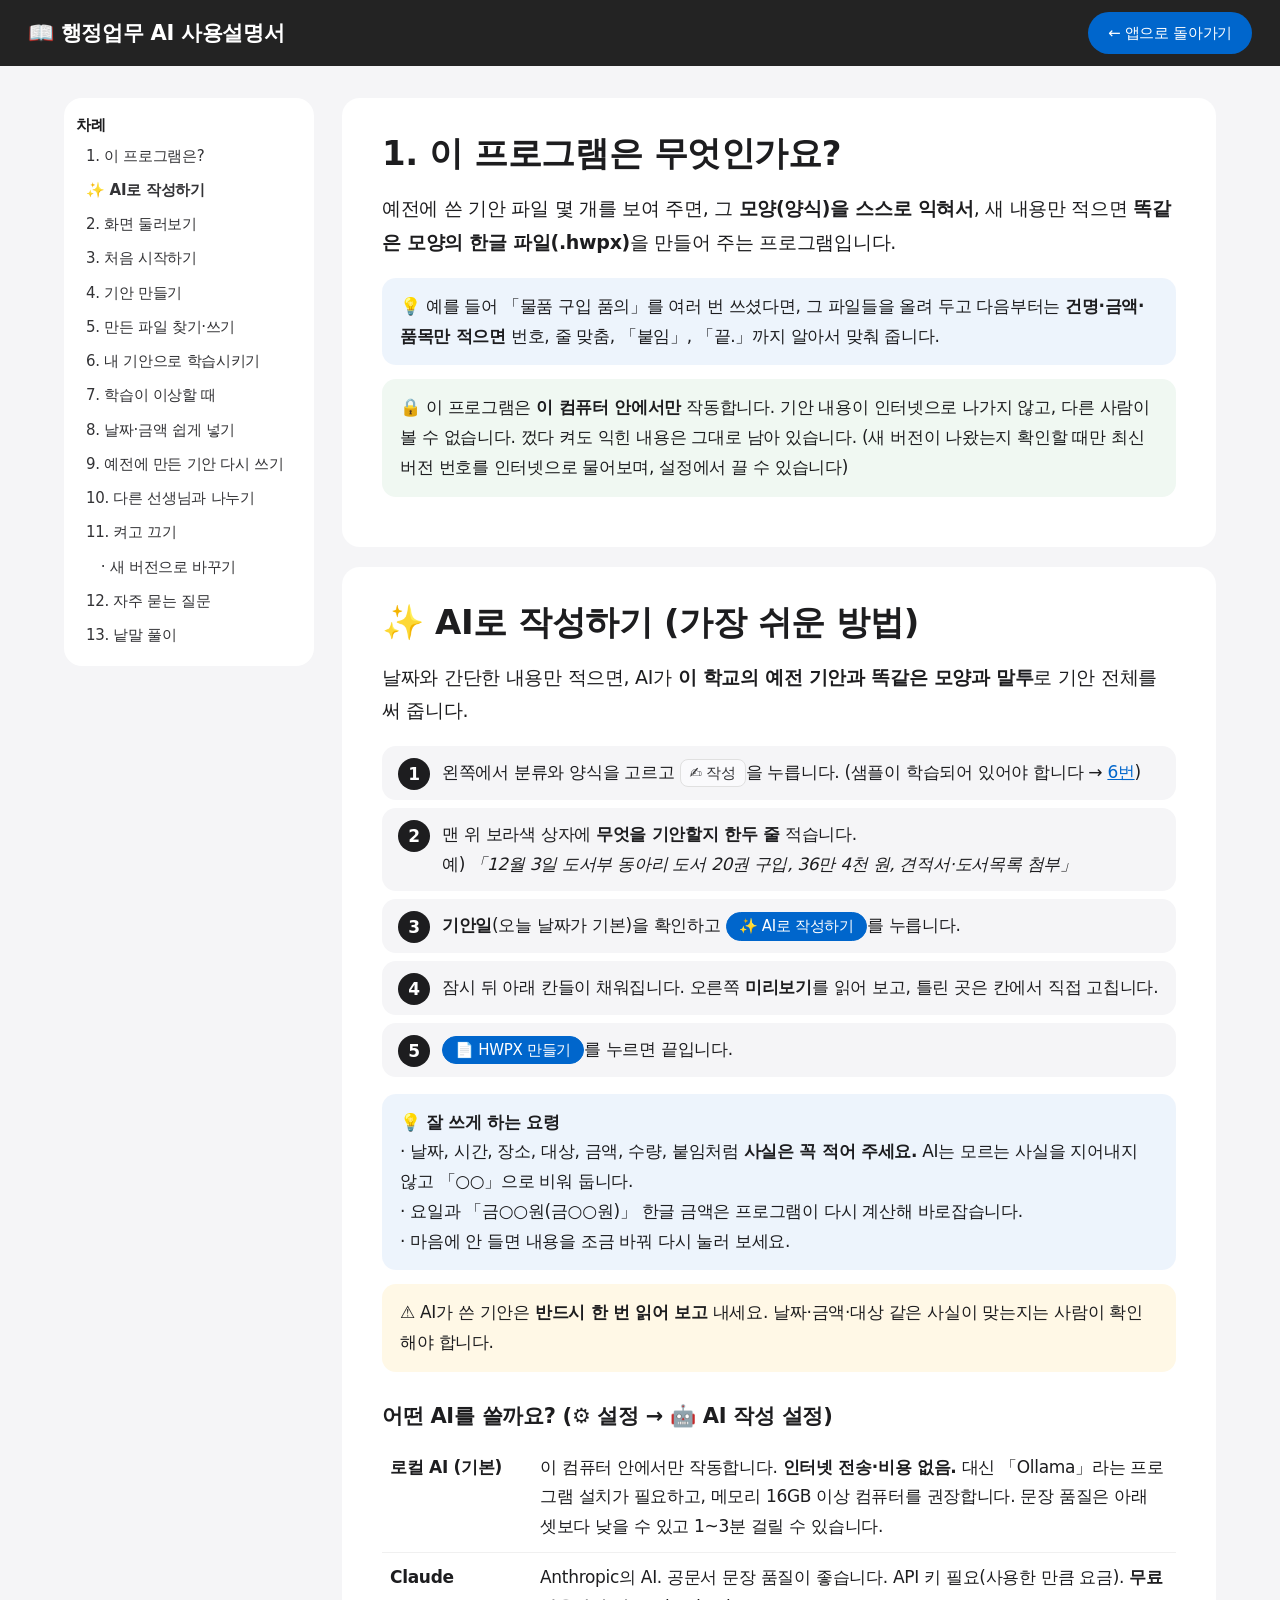
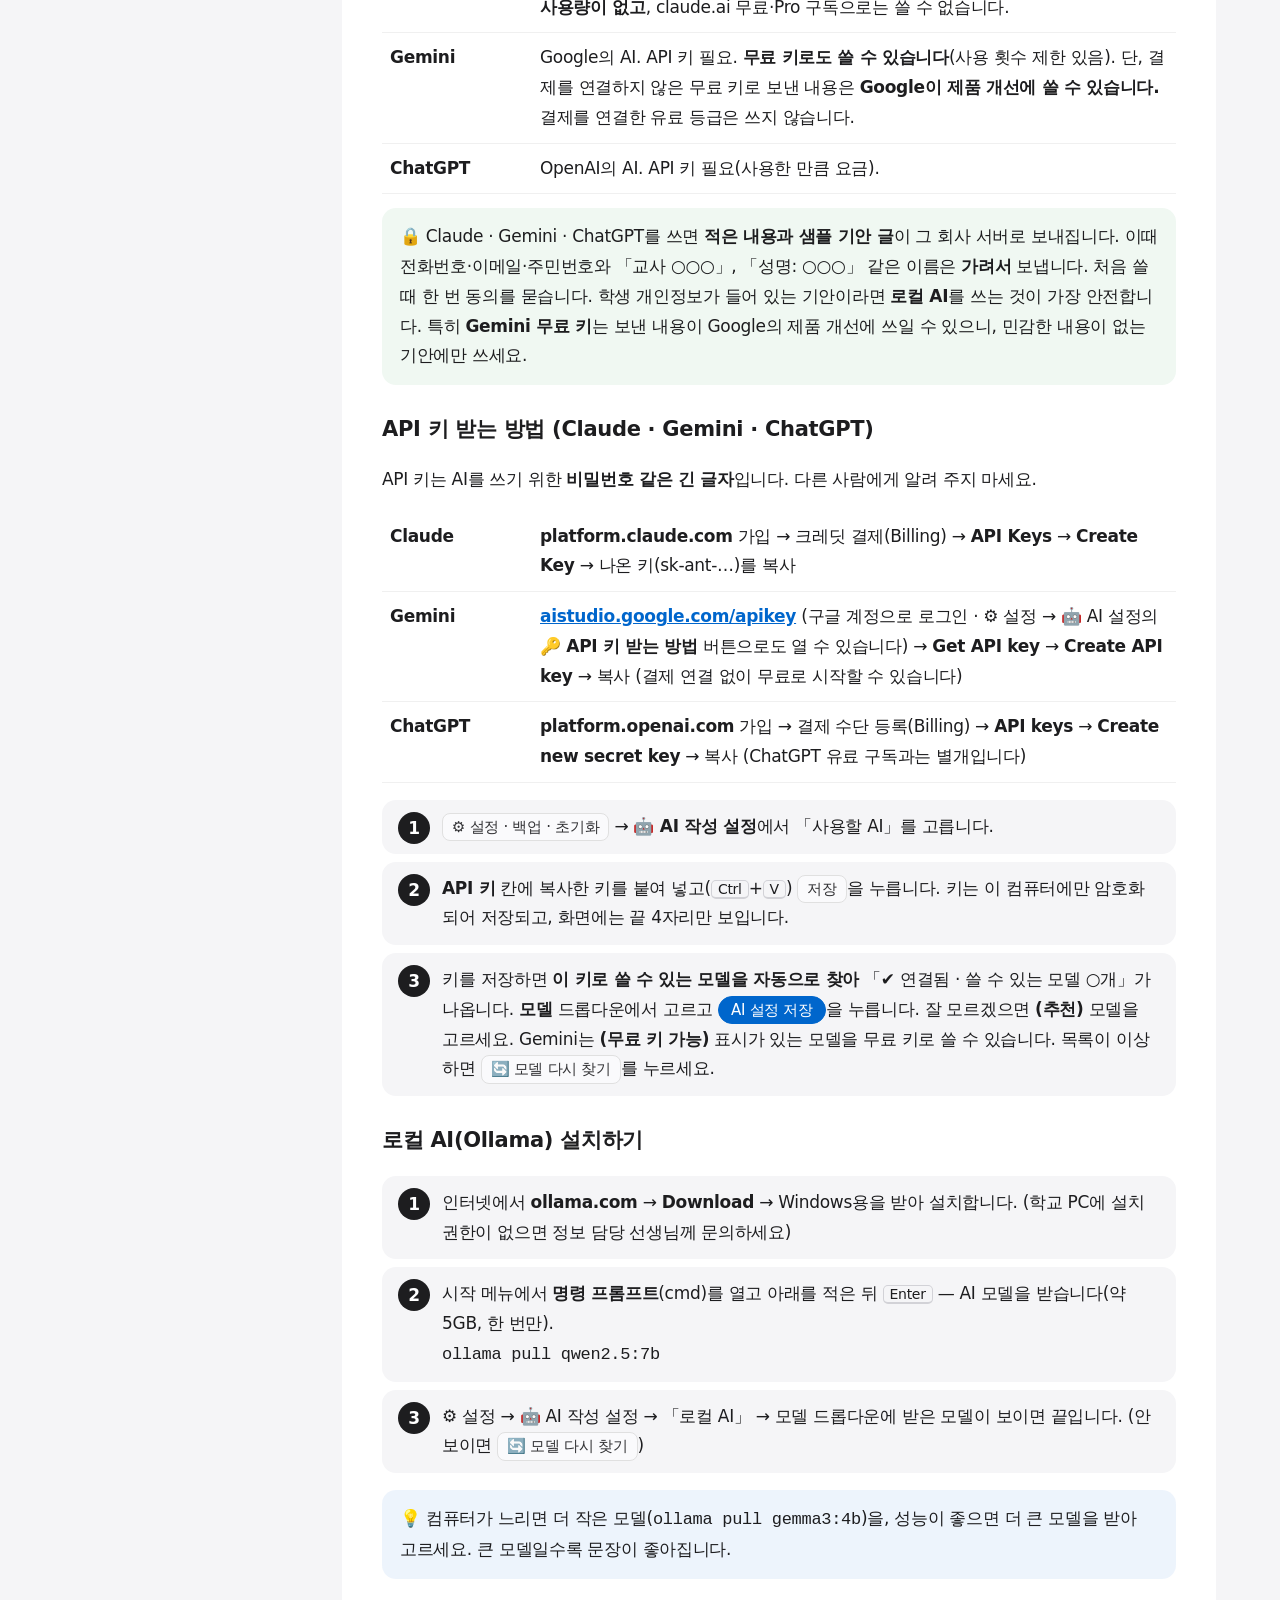
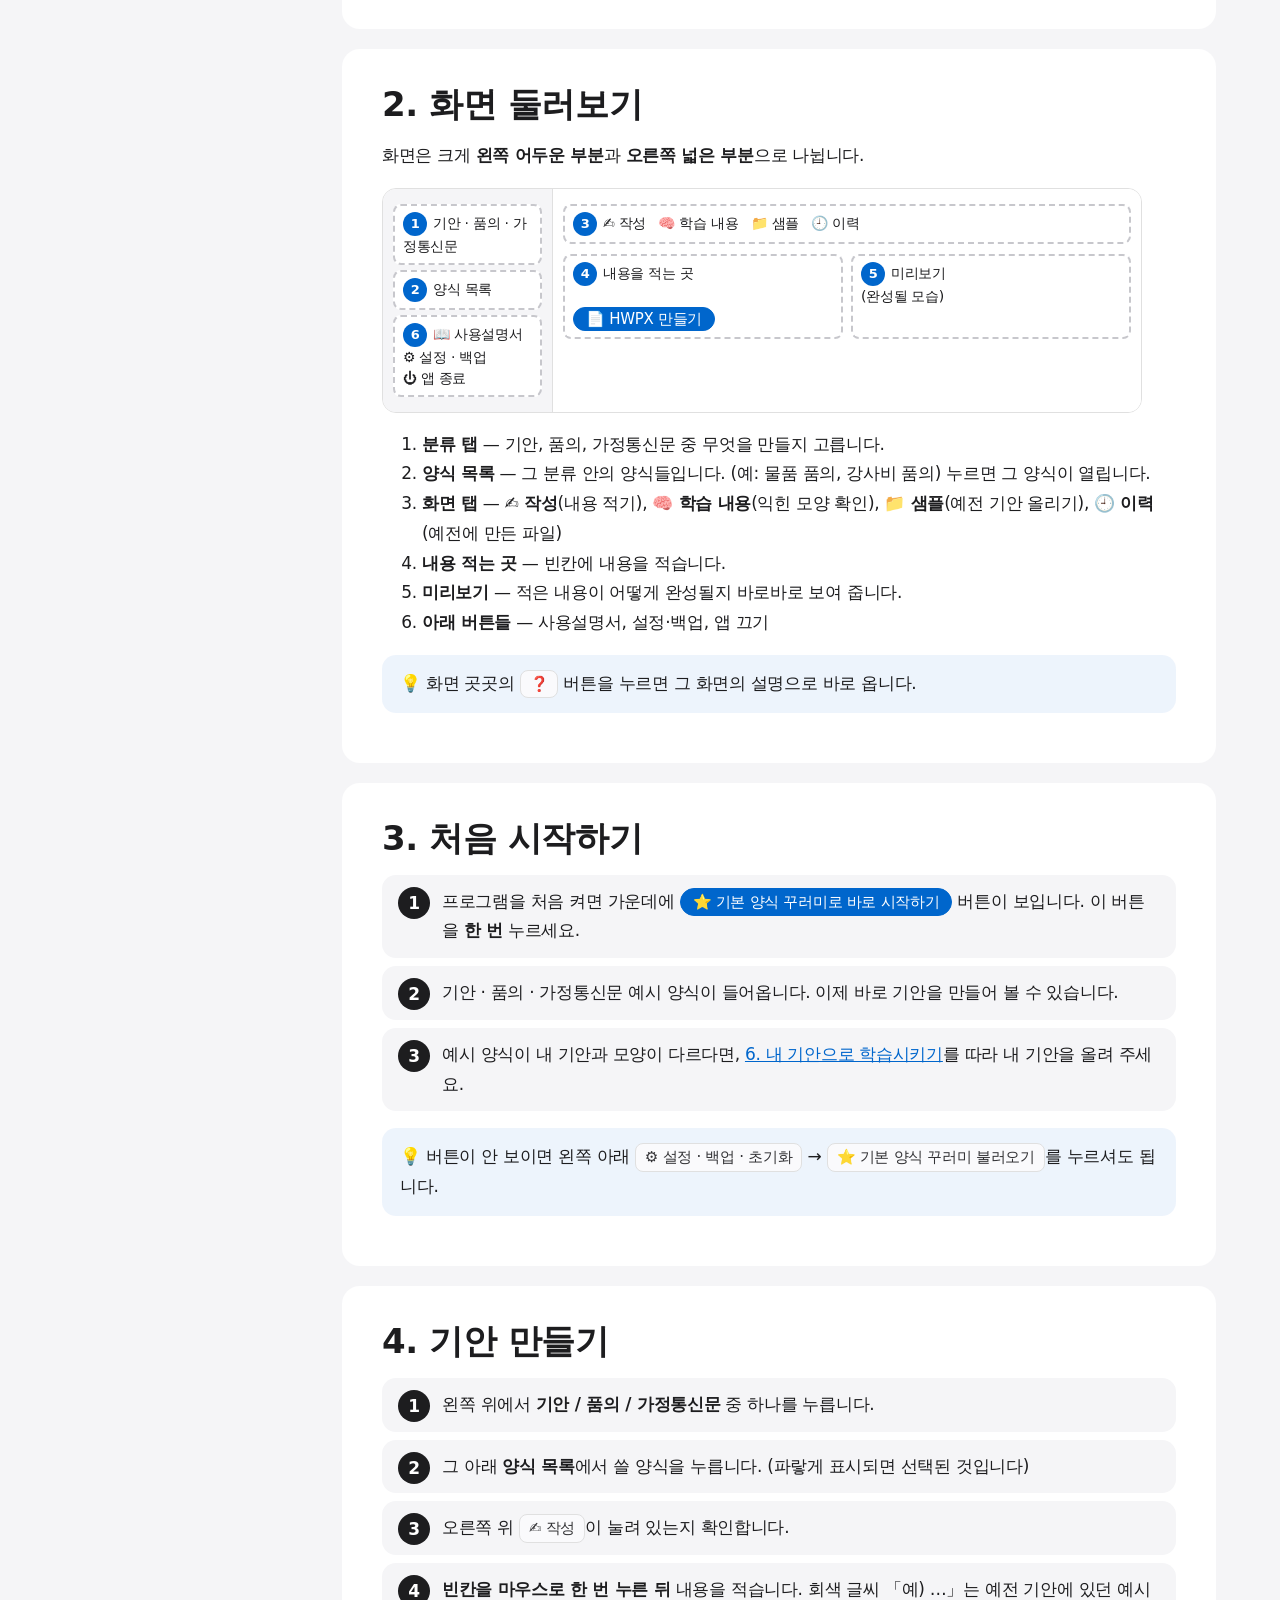
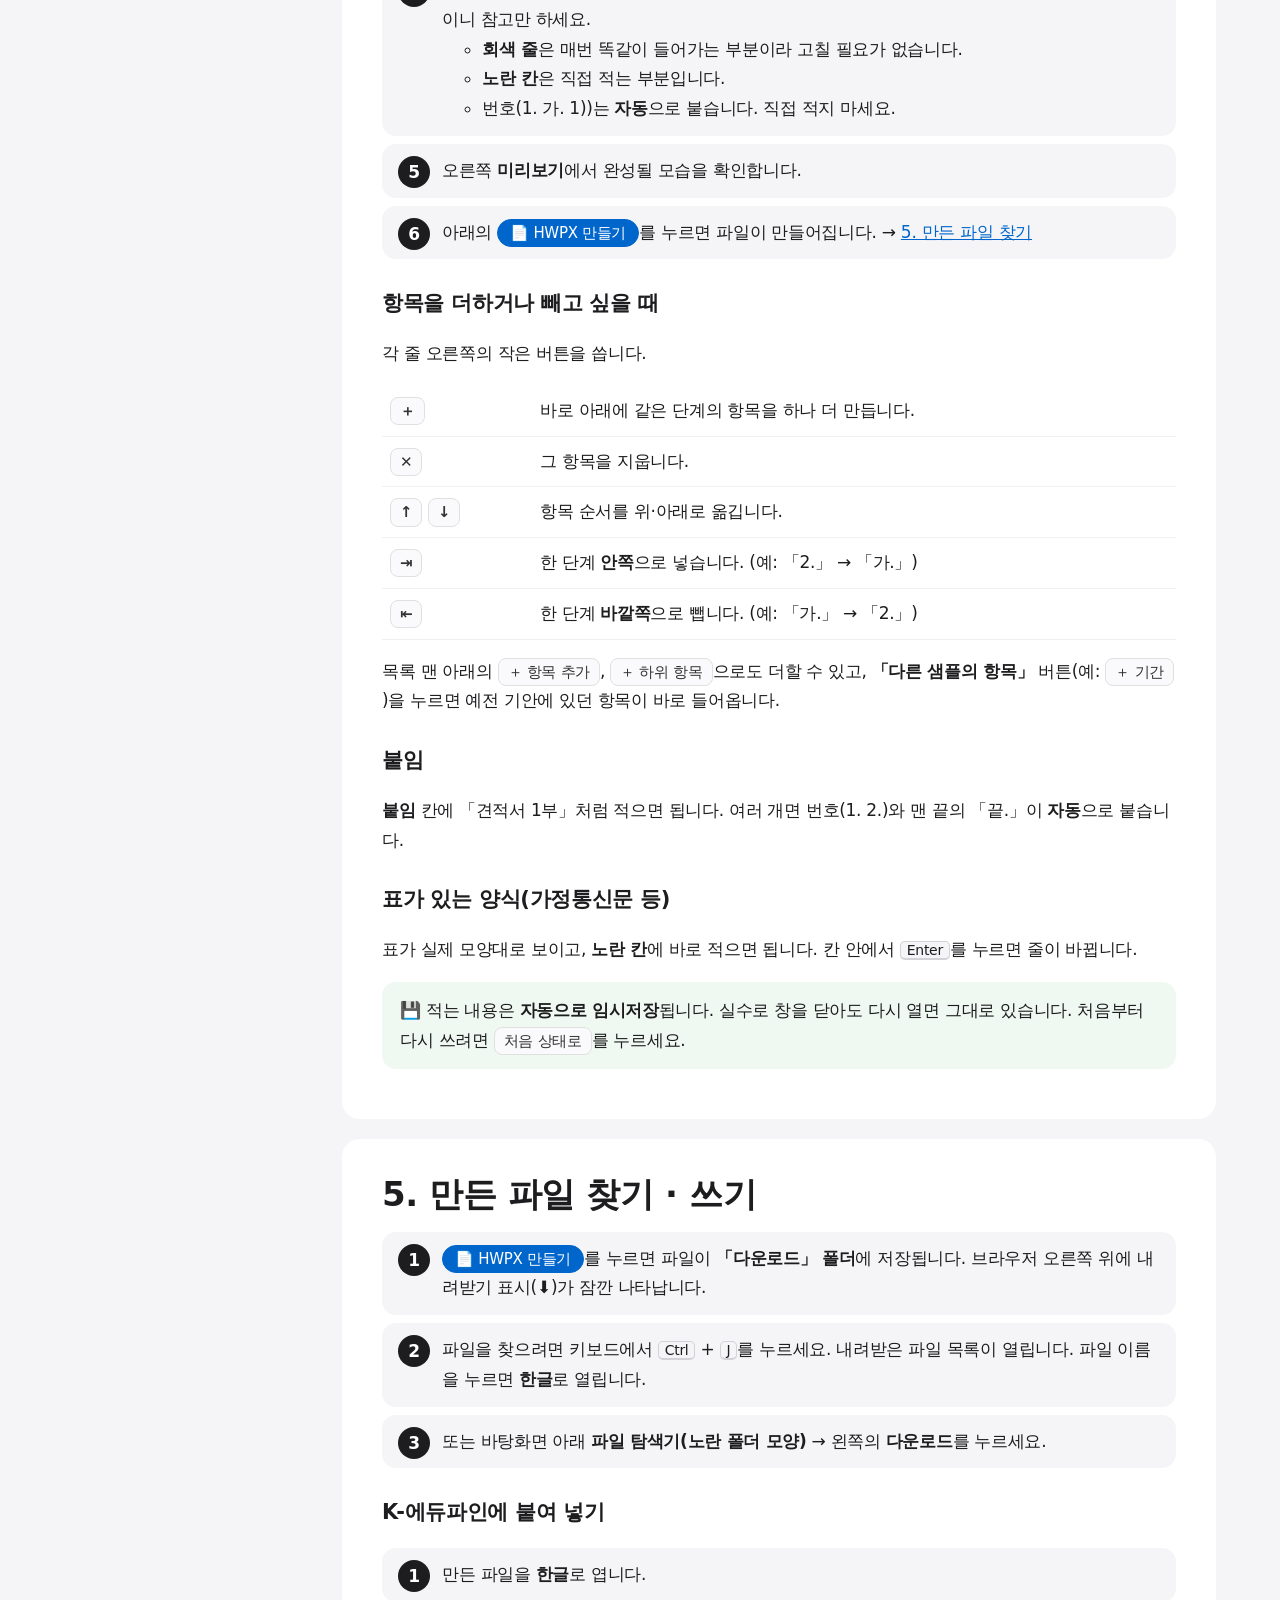
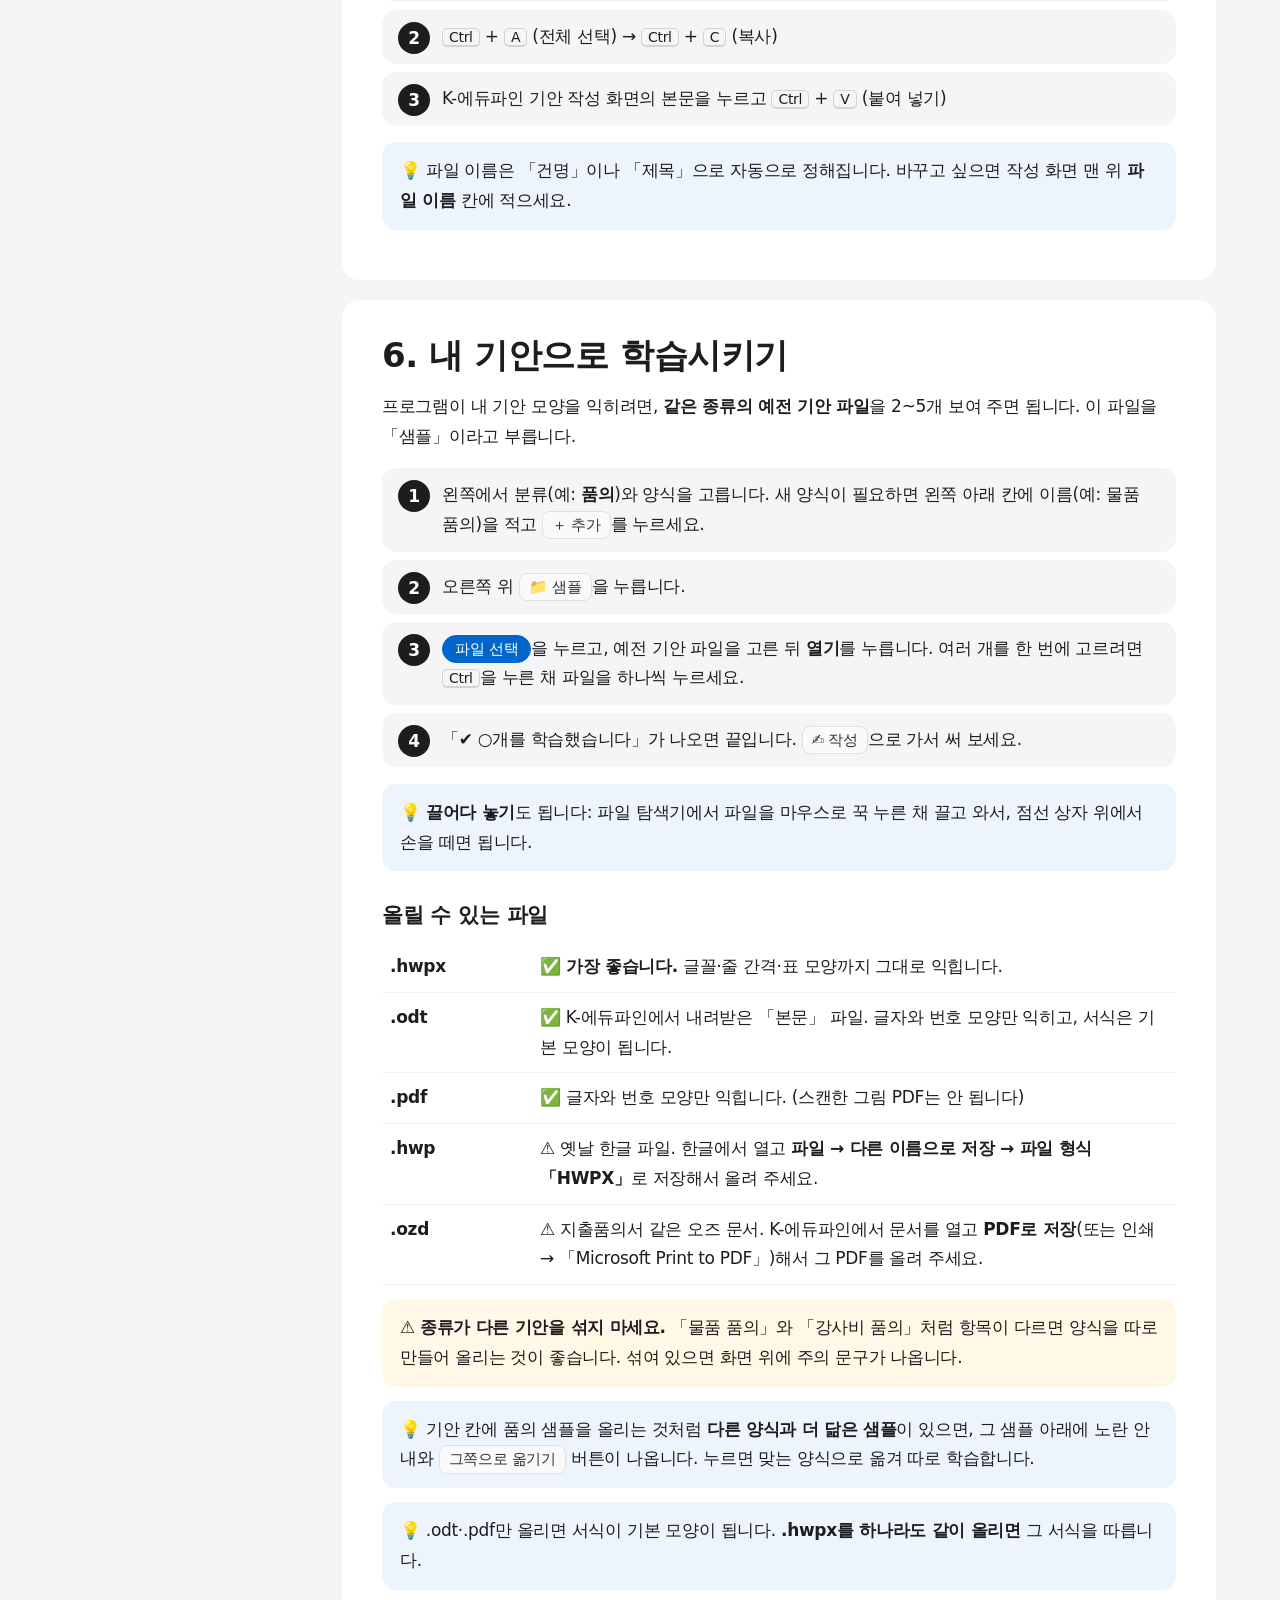
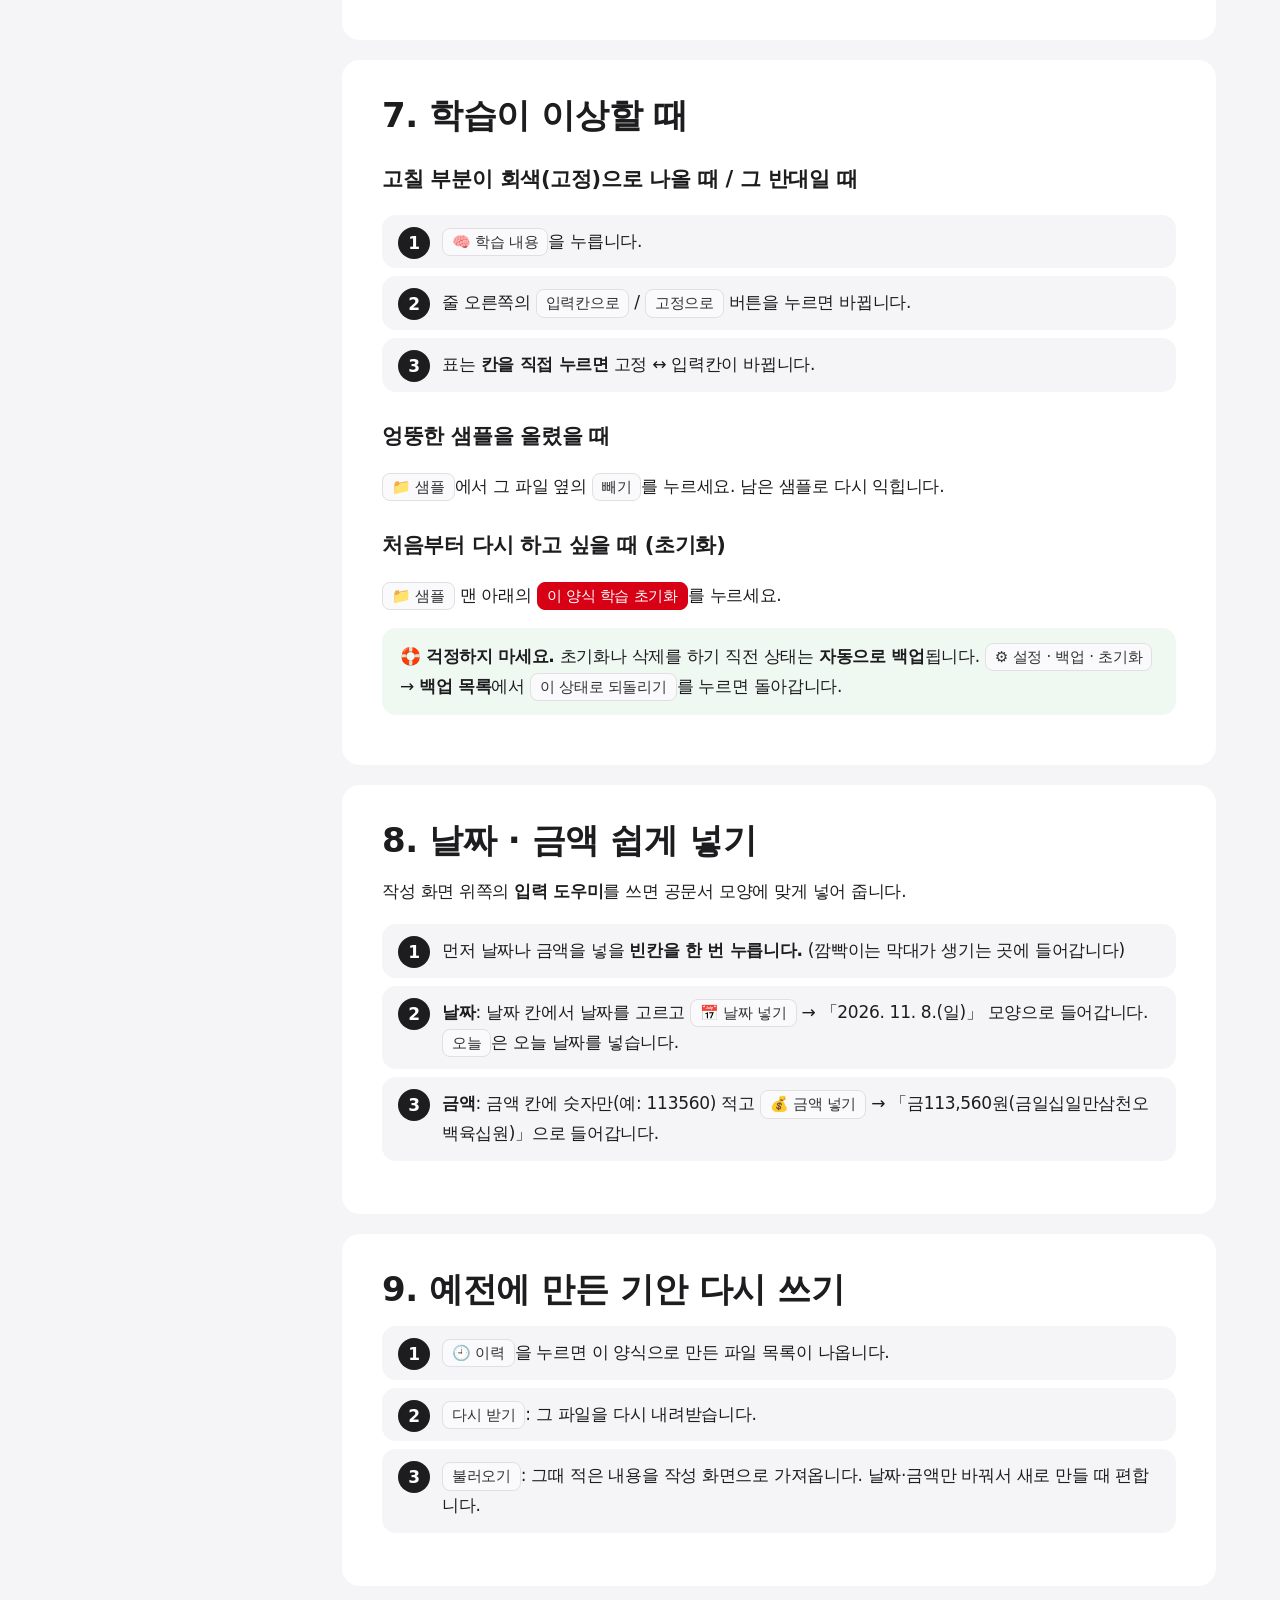
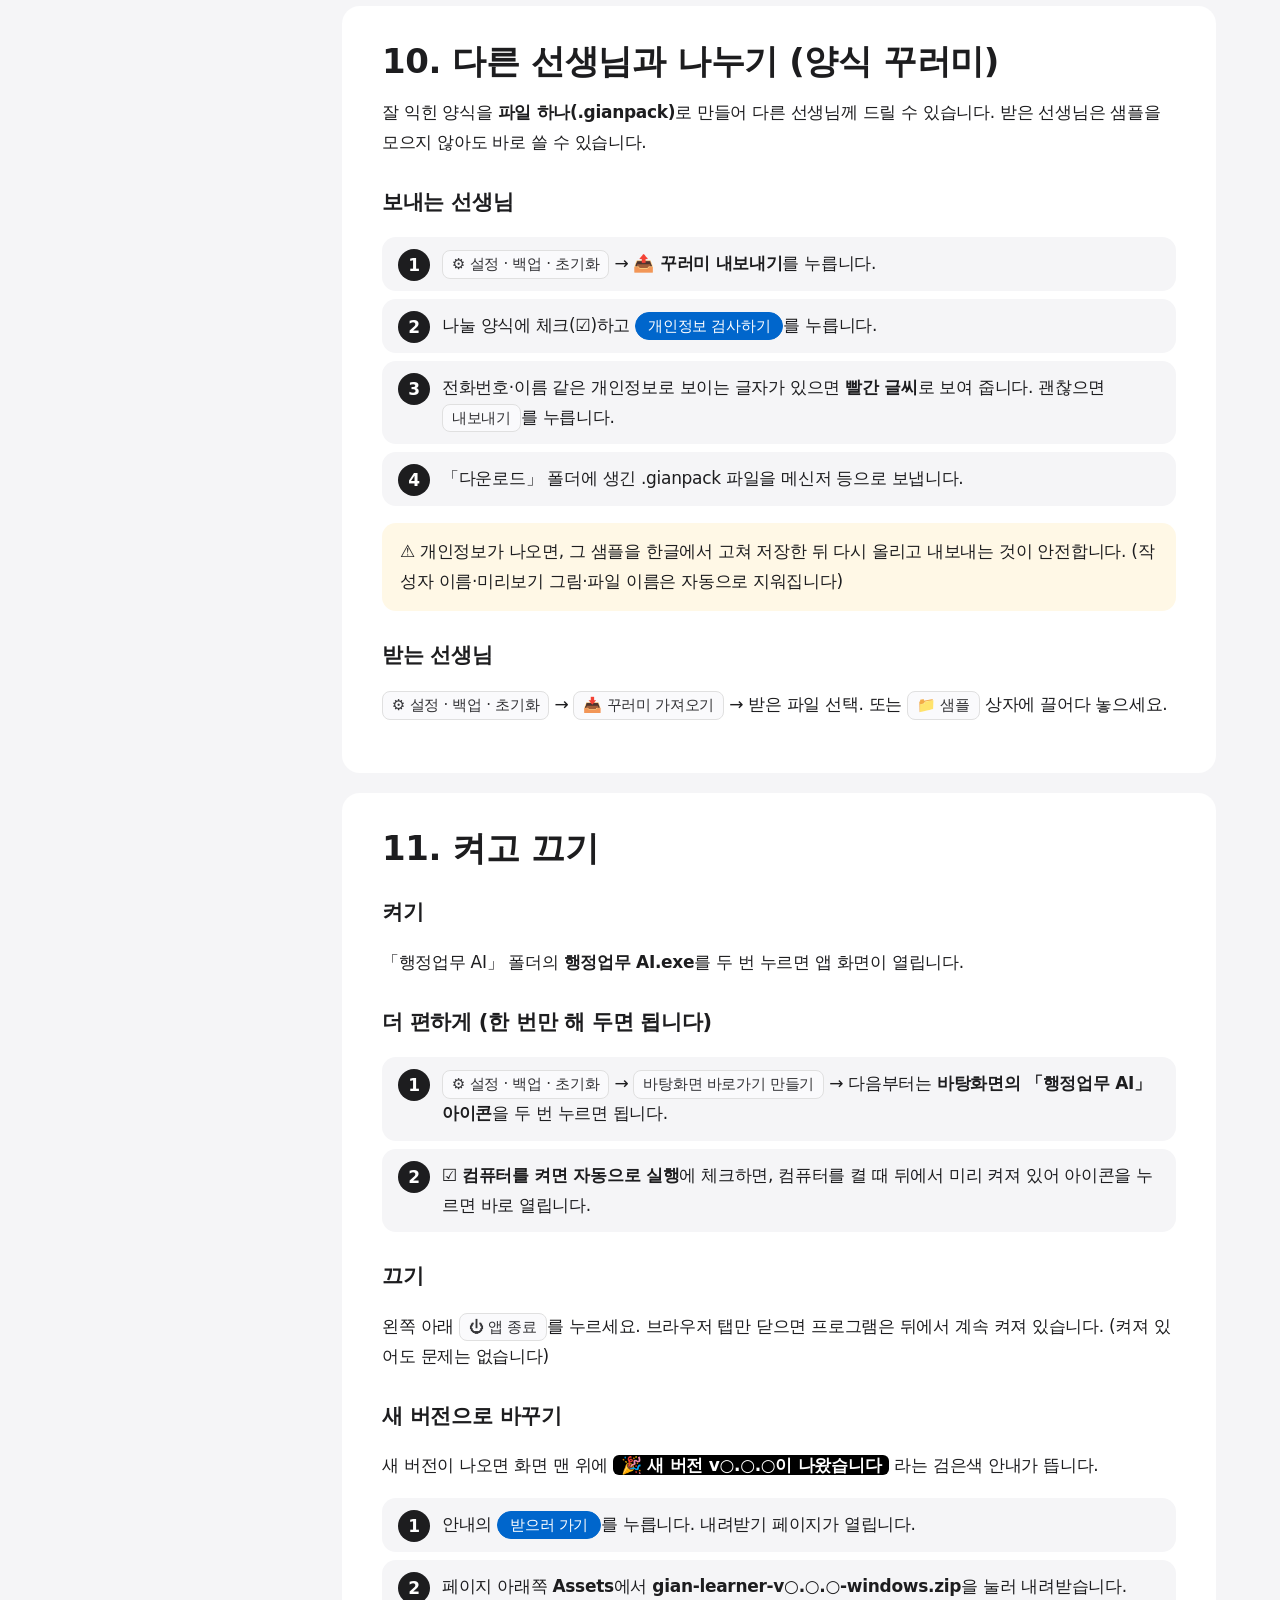
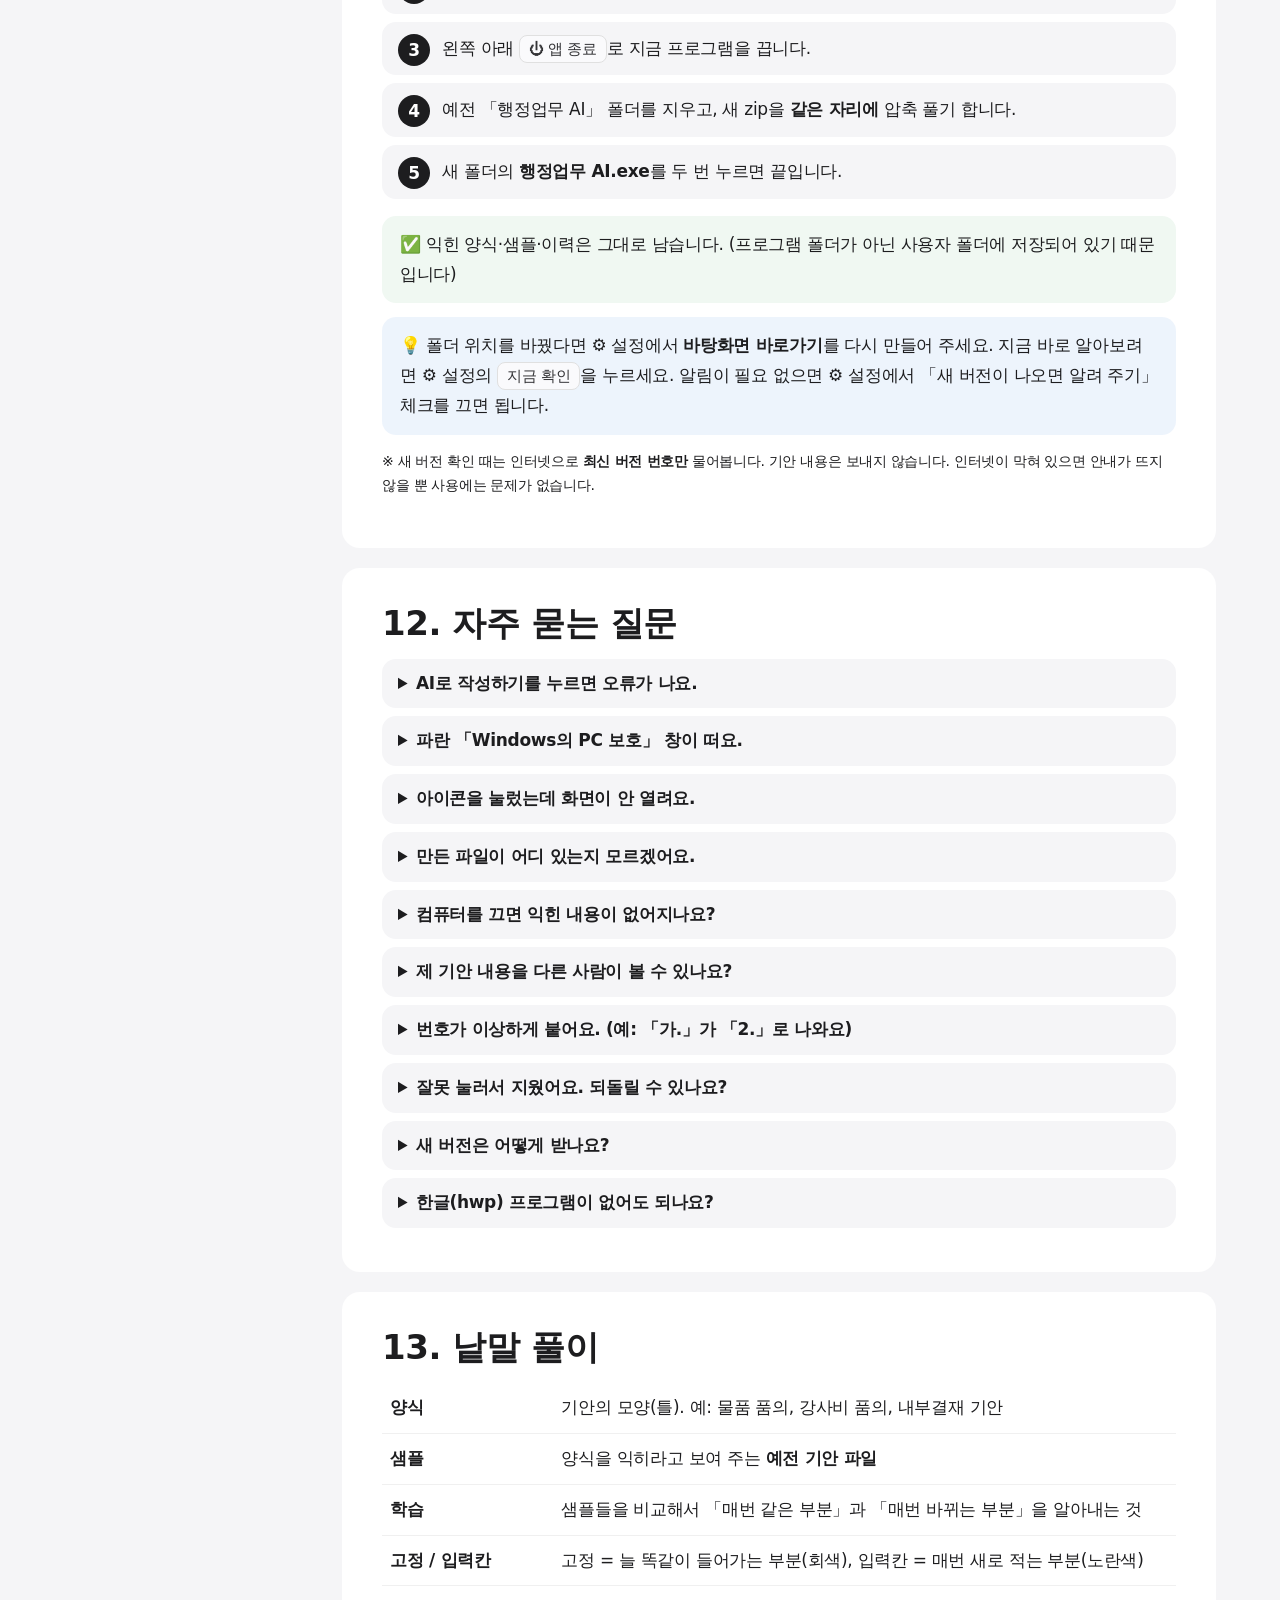
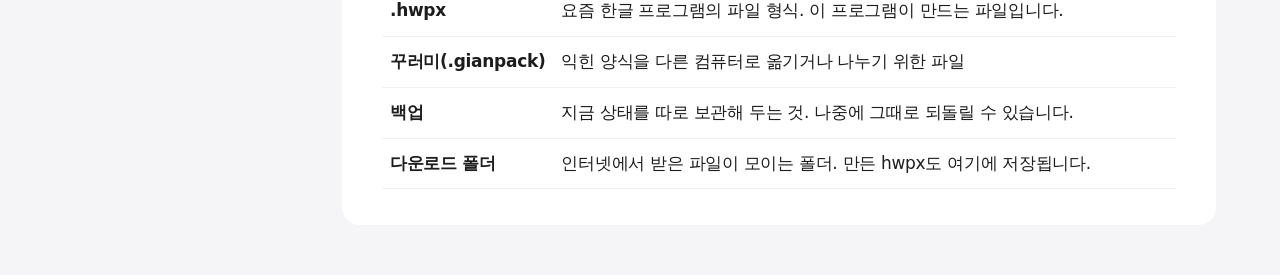
==== commit 2cb6c386: "feat: 실행 속도 개선, Gemini 키 발급 바로가기, 흰 바탕·파란 강조 디자인으로 교체 실행 속도 - run.py --check-deps: 설치 여부만 확인(find_sp" ====
--- a/app/static/help.html
+++ b/app/static/help.html
@@ -5,53 +5,55 @@
 <meta name="viewport" content="width=device-width, initial-scale=1">
 <title>행정업무 AI 사용설명서</title>
 <style>
-  /* 앱 화면과 같은 따뜻한 크림·코랄 디자인 */
-  :root { --primary: #cc785c; --primary-d: #a9583e; --ink: #141413; --body: #3d3d3a; --line: #e6dfd8; --muted: #6c6a64;
-    --bg: #faf9f5; --soft: #f5f0e8; --card: #efe9de; --dark: #181715; --dark-up: #252320; --on-dark: #faf9f5;
-    --warn: #fbf1df; --ok: #e9f3ea;
-    --serif: "Copernicus", "Tiempos Headline", Georgia, "함초롬바탕", "HCR Batang", "Noto Serif KR", "Nanum Myeongjo", "나눔명조", "Batang", "바탕", serif;
-    --sans: "Inter", "Pretendard", "Malgun Gothic", "맑은 고딕", system-ui, sans-serif; }
+  /* 앱 화면과 같은 디자인: 흰 바탕·연회색·검정, 누를 수 있는 것은 파란색 하나 */
+  :root { --primary: #0066cc; --primary-focus: #0071e3; --primary-on-dark: #2997ff; --ink: #1d1d1f; --ink-80: #333336;
+    --muted: #6e6e73; --line: #e0e0e0; --line-soft: #f0f0f0; --bg: #ffffff; --soft: #f5f5f7; --chip: #e8e8ed;
+    --tile: #272729; --black: #000; --tint: rgba(0, 102, 204, .07); --warn: #fff8e6; --ok: #f0f8f2;
+    --sans: -apple-system, BlinkMacSystemFont, "SF Pro Text", "Inter", "Pretendard", "Apple SD Gothic Neo", "Segoe UI", "Malgun Gothic", "맑은 고딕", system-ui, sans-serif;
+    --display: -apple-system, BlinkMacSystemFont, "SF Pro Display", "Inter", "Pretendard", "Apple SD Gothic Neo", "Segoe UI", "Malgun Gothic", "맑은 고딕", system-ui, sans-serif; }
   * { box-sizing: border-box; }
-  body { margin: 0; font-family: var(--sans); font-size: 17px; line-height: 1.85; color: var(--body); background: var(--bg); }
-  header { position: sticky; top: 0; z-index: 5; background: var(--dark); color: var(--on-dark); padding: 14px 28px; display: flex; align-items: center; gap: 14px; }
-  header h1 { font-family: var(--serif); font-weight: 400; letter-spacing: -0.5px; font-size: 24px; margin: 0; flex: 1; color: var(--on-dark); }
-  header a.back { background: var(--primary); color: #fff; text-decoration: none; padding: 9px 18px; border-radius: 8px; font-weight: 600; font-size: 15px; }
-  header a.back:hover { background: var(--primary-d); }
-  .wrap { display: grid; grid-template-columns: 250px 1fr; gap: 28px; max-width: 1200px; margin: 0 auto; padding: 28px 24px; }
-  nav.toc { position: sticky; top: 84px; align-self: start; background: var(--soft); border-radius: 12px; padding: 14px 16px; font-size: 15px; }
-  nav.toc a { display: block; color: var(--ink); text-decoration: none; padding: 4px 8px; border-radius: 6px; }
-  nav.toc a:hover { background: var(--card); color: var(--primary-d); }
-  main section { background: var(--bg); border: 1px solid var(--line); border-radius: 12px; padding: 28px 32px; margin-bottom: 24px; scroll-margin-top: 90px; }
-  h2 { font-family: var(--serif); font-weight: 400; letter-spacing: -0.5px; font-size: 30px; line-height: 1.2; margin: 0 0 14px; color: var(--ink); }
-  h3 { font-family: var(--serif); font-weight: 400; letter-spacing: -0.3px; font-size: 21px; margin: 22px 0 6px; color: var(--ink); }
-  a { color: var(--primary-d); }
+  body { margin: 0; font-family: var(--sans); font-size: 17px; line-height: 1.75; letter-spacing: -0.3px; color: var(--ink); background: var(--soft); -webkit-font-smoothing: antialiased; }
+  header { position: sticky; top: 0; z-index: 5; background: rgba(0, 0, 0, .86); backdrop-filter: saturate(180%) blur(20px); -webkit-backdrop-filter: saturate(180%) blur(20px);
+    color: #fff; padding: 12px 28px; display: flex; align-items: center; gap: 14px; }
+  header h1 { font-family: var(--display); font-weight: 600; letter-spacing: -0.3px; font-size: 21px; margin: 0; flex: 1; color: #fff; }
+  header a.back { background: var(--primary); color: #fff; text-decoration: none; padding: 8px 20px; border-radius: 9999px; font-size: 15px; }
+  header a.back:hover { background: var(--primary-focus); }
+  .wrap { display: grid; grid-template-columns: 250px 1fr; gap: 28px; max-width: 1200px; margin: 0 auto; padding: 32px 24px; }
+  nav.toc { position: sticky; top: 80px; align-self: start; background: var(--bg); border-radius: 18px; padding: 14px 12px; font-size: 15px; }
+  nav.toc a { display: block; color: var(--ink-80); text-decoration: none; padding: 4px 10px; border-radius: 8px; }
+  nav.toc a:hover { background: var(--soft); color: var(--primary); }
+  main section { background: var(--bg); border-radius: 18px; padding: 36px 40px; margin-bottom: 20px; scroll-margin-top: 80px; }
+  h2 { font-family: var(--display); font-weight: 600; letter-spacing: -0.4px; font-size: 34px; line-height: 1.15; margin: 0 0 16px; color: var(--ink); }
+  h3 { font-family: var(--display); font-weight: 600; letter-spacing: -0.3px; font-size: 21px; margin: 26px 0 8px; color: var(--ink); }
+  b, strong { font-weight: 600; }
+  a { color: var(--primary); }
   ol.steps { counter-reset: s; list-style: none; padding: 0; }
-  ol.steps > li { counter-increment: s; position: relative; padding: 12px 14px 12px 58px; margin: 8px 0; background: var(--card); border-radius: 12px; }
-  ol.steps > li::before { content: counter(s); position: absolute; left: 14px; top: 12px; width: 32px; height: 32px; border-radius: 50%; background: var(--primary); color: #fff; font-weight: 700; text-align: center; line-height: 32px; }
-  .btn { display: inline-block; background: var(--bg); border: 1px solid var(--line); border-radius: 6px; padding: 0 8px; font-size: 15px; white-space: nowrap; color: var(--ink); }
-  .btn.blue { background: var(--primary); color: #fff; border-color: var(--primary); }
-  .tip, .warn, .ok { border-radius: 10px; padding: 12px 16px; margin: 12px 0; }
-  .tip { background: var(--soft); border-left: 4px solid var(--primary); }
-  .warn { background: var(--warn); border-left: 4px solid #d4a017; }
-  .ok { background: var(--ok); border-left: 4px solid #3f8f55; }
-  kbd { background: var(--card); border: 1px solid #d8cfc0; border-bottom-width: 2px; border-radius: 4px; padding: 0 6px; font-size: 14px; }
-  /* 화면 그림 */
-  .mock { display: grid; grid-template-columns: 170px 1fr; gap: 0; border: 2px solid var(--dark); border-radius: 12px; overflow: hidden; font-size: 14px; line-height: 1.5; margin: 12px 0; max-width: 760px; }
-  .mock .side { background: var(--dark); color: #e9e5dc; padding: 10px; }
+  ol.steps > li { counter-increment: s; position: relative; padding: 12px 16px 12px 60px; margin: 8px 0; background: var(--soft); border-radius: 14px; }
+  ol.steps > li::before { content: counter(s); position: absolute; left: 16px; top: 12px; width: 32px; height: 32px; border-radius: 50%; background: var(--ink); color: #fff; font-weight: 600; text-align: center; line-height: 32px; }
+  .btn { display: inline-block; background: #fafafc; border: 1px solid var(--line); border-radius: 8px; padding: 0 9px; font-size: 15px; white-space: nowrap; color: var(--ink-80); }
+  .btn.blue { background: var(--primary); color: #fff; border-color: var(--primary); border-radius: 9999px; padding: 0 12px; }
+  .tip, .warn, .ok { border-radius: 14px; padding: 14px 18px; margin: 14px 0; }
+  .tip { background: var(--tint); }
+  .warn { background: var(--warn); }
+  .ok { background: var(--ok); }
+  kbd { background: var(--soft); border: 1px solid #d2d2d7; border-bottom-width: 2px; border-radius: 5px; padding: 0 6px; font-size: 14px; font-family: var(--sans); }
+  /* 화면 그림 (앱과 같은 연회색 사이드바) */
+  .mock { display: grid; grid-template-columns: 170px 1fr; gap: 0; border: 1px solid var(--line); border-radius: 14px; overflow: hidden; font-size: 14px; line-height: 1.5; margin: 14px 0; max-width: 760px; }
+  .mock .side { background: var(--soft); color: var(--ink); padding: 10px; border-right: 1px solid var(--line); }
   .mock .main { padding: 10px; background: var(--bg); }
-  .mock .box { border: 2px dashed #c9bfae; border-radius: 8px; padding: 6px 8px; margin: 5px 0; position: relative; background: var(--card); color: var(--ink); }
-  .mock .side .box { background: var(--dark-up); color: #e9e5dc; border-color: #4a4640; }
-  .mock .num { display: inline-block; width: 24px; height: 24px; border-radius: 50%; background: var(--primary); color: #fff; text-align: center; line-height: 24px; font-weight: 700; margin-right: 6px; font-size: 13px; }
+  .mock .box { border: 2px dashed #c7c7cc; border-radius: 8px; padding: 6px 8px; margin: 5px 0; position: relative; background: var(--bg); color: var(--ink); }
+  .mock .side .box { background: var(--bg); }
+  .mock .num { display: inline-block; width: 24px; height: 24px; border-radius: 50%; background: var(--primary); color: #fff; text-align: center; line-height: 24px; font-weight: 600; margin-right: 6px; font-size: 13px; }
   .mock .row { display: flex; gap: 8px; }
   .mock .row .box { flex: 1; }
   table.terms { border-collapse: collapse; width: 100%; }
-  table.terms td { border-bottom: 1px solid var(--line); padding: 8px; vertical-align: top; }
-  table.terms td:first-child { font-weight: 700; white-space: nowrap; width: 150px; color: var(--ink); }
-  details { border: 1px solid var(--line); border-radius: 10px; padding: 8px 14px; margin: 8px 0; background: var(--soft); }
-  details summary { cursor: pointer; font-weight: 700; color: var(--ink); }
-  details[open] summary { margin-bottom: 6px; color: var(--primary-d); }
+  table.terms td { border-bottom: 1px solid var(--line-soft); padding: 10px 8px; vertical-align: top; }
+  table.terms td:first-child { font-weight: 600; white-space: nowrap; width: 150px; color: var(--ink); }
+  details { border-radius: 14px; padding: 10px 16px; margin: 8px 0; background: var(--soft); }
+  details summary { cursor: pointer; font-weight: 600; color: var(--ink); }
+  details[open] summary { margin-bottom: 6px; color: var(--primary); }
   .big { font-size: 19px; }
-  @media (max-width: 900px) { .wrap { grid-template-columns: 1fr; } nav.toc { position: static; } }
+  @media (max-width: 900px) { .wrap { grid-template-columns: 1fr; } nav.toc { position: static; } main section { padding: 24px; } }
   @media print { header, nav.toc { display: none; } .wrap { display: block; } section { break-inside: avoid; } }
 </style>
 </head>
@@ -125,7 +127,7 @@
   <p>API 키는 AI를 쓰기 위한 <b>비밀번호 같은 긴 글자</b>입니다. 다른 사람에게 알려 주지 마세요.</p>
   <table class="terms">
     <tr><td>Claude</td><td><b>platform.claude.com</b> 가입 → 크레딧 결제(Billing) → <b>API Keys</b> → <b>Create Key</b> → 나온 키(sk-ant-…)를 복사</td></tr>
-    <tr><td>Gemini</td><td><b>aistudio.google.com</b> (구글 계정으로 로그인) → <b>Get API key</b> → <b>Create API key</b> → 복사 (결제 연결 없이 무료로 시작할 수 있습니다)</td></tr>
+    <tr><td>Gemini</td><td><a href="https://aistudio.google.com/apikey" target="_blank" rel="noopener noreferrer"><b>aistudio.google.com/apikey</b></a> (구글 계정으로 로그인 · ⚙ 설정 → 🤖 AI 설정의 <b>🔑 API 키 받는 방법</b> 버튼으로도 열 수 있습니다) → <b>Get API key</b> → <b>Create API key</b> → 복사 (결제 연결 없이 무료로 시작할 수 있습니다)</td></tr>
     <tr><td>ChatGPT</td><td><b>platform.openai.com</b> 가입 → 결제 수단 등록(Billing) → <b>API keys</b> → <b>Create new secret key</b> → 복사 (ChatGPT 유료 구독과는 별개입니다)</td></tr>
   </table>
   <ol class="steps">
@@ -273,7 +275,7 @@
   <h3>엉뚱한 샘플을 올렸을 때</h3>
   <p><span class="btn">📁 샘플</span>에서 그 파일 옆의 <span class="btn">빼기</span>를 누르세요. 남은 샘플로 다시 익힙니다.</p>
   <h3>처음부터 다시 하고 싶을 때 (초기화)</h3>
-  <p><span class="btn">📁 샘플</span> 맨 아래의 <span class="btn" style="background:#c64545;color:#fff">이 양식 학습 초기화</span>를 누르세요.</p>
+  <p><span class="btn">📁 샘플</span> 맨 아래의 <span class="btn" style="background:#d70015;color:#fff;border-color:#d70015">이 양식 학습 초기화</span>를 누르세요.</p>
   <div class="ok">🛟 <b>걱정하지 마세요.</b> 초기화나 삭제를 하기 직전 상태는 <b>자동으로 백업</b>됩니다.
     <span class="btn">⚙ 설정 · 백업 · 초기화</span> → <b>백업 목록</b>에서 <span class="btn">이 상태로 되돌리기</span>를 누르면 돌아갑니다.</div>
 </section>
@@ -325,7 +327,7 @@
   <h3>끄기</h3>
   <p>왼쪽 아래 <span class="btn">⏻ 앱 종료</span>를 누르세요. 브라우저 탭만 닫으면 프로그램은 뒤에서 계속 켜져 있습니다. (켜져 있어도 문제는 없습니다)</p>
   <h3 id="update" style="scroll-margin-top:80px">새 버전으로 바꾸기</h3>
-  <p>새 버전이 나오면 화면 맨 위에 <b style="background:#cc785c;color:#fff;padding:0 6px;border-radius:4px">🎉 새 버전 v○.○.○이 나왔습니다</b> 라는 주황빛 안내가 뜹니다.</p>
+  <p>새 버전이 나오면 화면 맨 위에 <b style="background:#000;color:#fff;padding:0 8px;border-radius:6px">🎉 새 버전 v○.○.○이 나왔습니다</b> 라는 검은색 안내가 뜹니다.</p>
   <ol class="steps">
     <li>안내의 <span class="btn blue">받으러 가기</span>를 누릅니다. 내려받기 페이지가 열립니다.</li>
     <li>페이지 아래쪽 <b>Assets</b>에서 <b>gian-learner-v○.○.○-windows.zip</b>을 눌러 내려받습니다.</li>
@@ -364,7 +366,7 @@
     초기화·삭제 직전 상태는 자동으로 백업됩니다. <span class="btn">⚙ 설정 · 백업 · 초기화</span> → <b>백업 목록</b> → <span class="btn">이 상태로 되돌리기</span>.
     작성 중인 글은 자동 임시저장되어 있습니다.</details>
   <details><summary>새 버전은 어떻게 받나요?</summary>
-    새 버전이 나오면 화면 위에 주황빛 안내가 뜹니다. → <a href="#update">새 버전으로 바꾸기</a><br>직접 받으려면 인터넷 주소 <b>github.com/husky7025/gian-learner/releases</b> 에서 맨 위의 zip 파일을 받아, 기존 「행정업무 AI」 폴더를 지우고 새로 푼 폴더로 바꾸면 됩니다. 익힌 내용은 그대로 남습니다.
+    새 버전이 나오면 화면 위에 검은색 안내가 뜹니다. → <a href="#update">새 버전으로 바꾸기</a><br>직접 받으려면 인터넷 주소 <b>github.com/husky7025/gian-learner/releases</b> 에서 맨 위의 zip 파일을 받아, 기존 「행정업무 AI」 폴더를 지우고 새로 푼 폴더로 바꾸면 됩니다. 익힌 내용은 그대로 남습니다.
     (폴더 위치가 바뀌면 바탕화면 바로가기를 다시 만들어 주세요)</details>
   <details><summary>한글(hwp) 프로그램이 없어도 되나요?</summary>
     파일을 <b>만드는 것</b>은 한글이 없어도 됩니다. 만든 파일을 <b>열어 보려면</b> 한글이 필요합니다.</details>
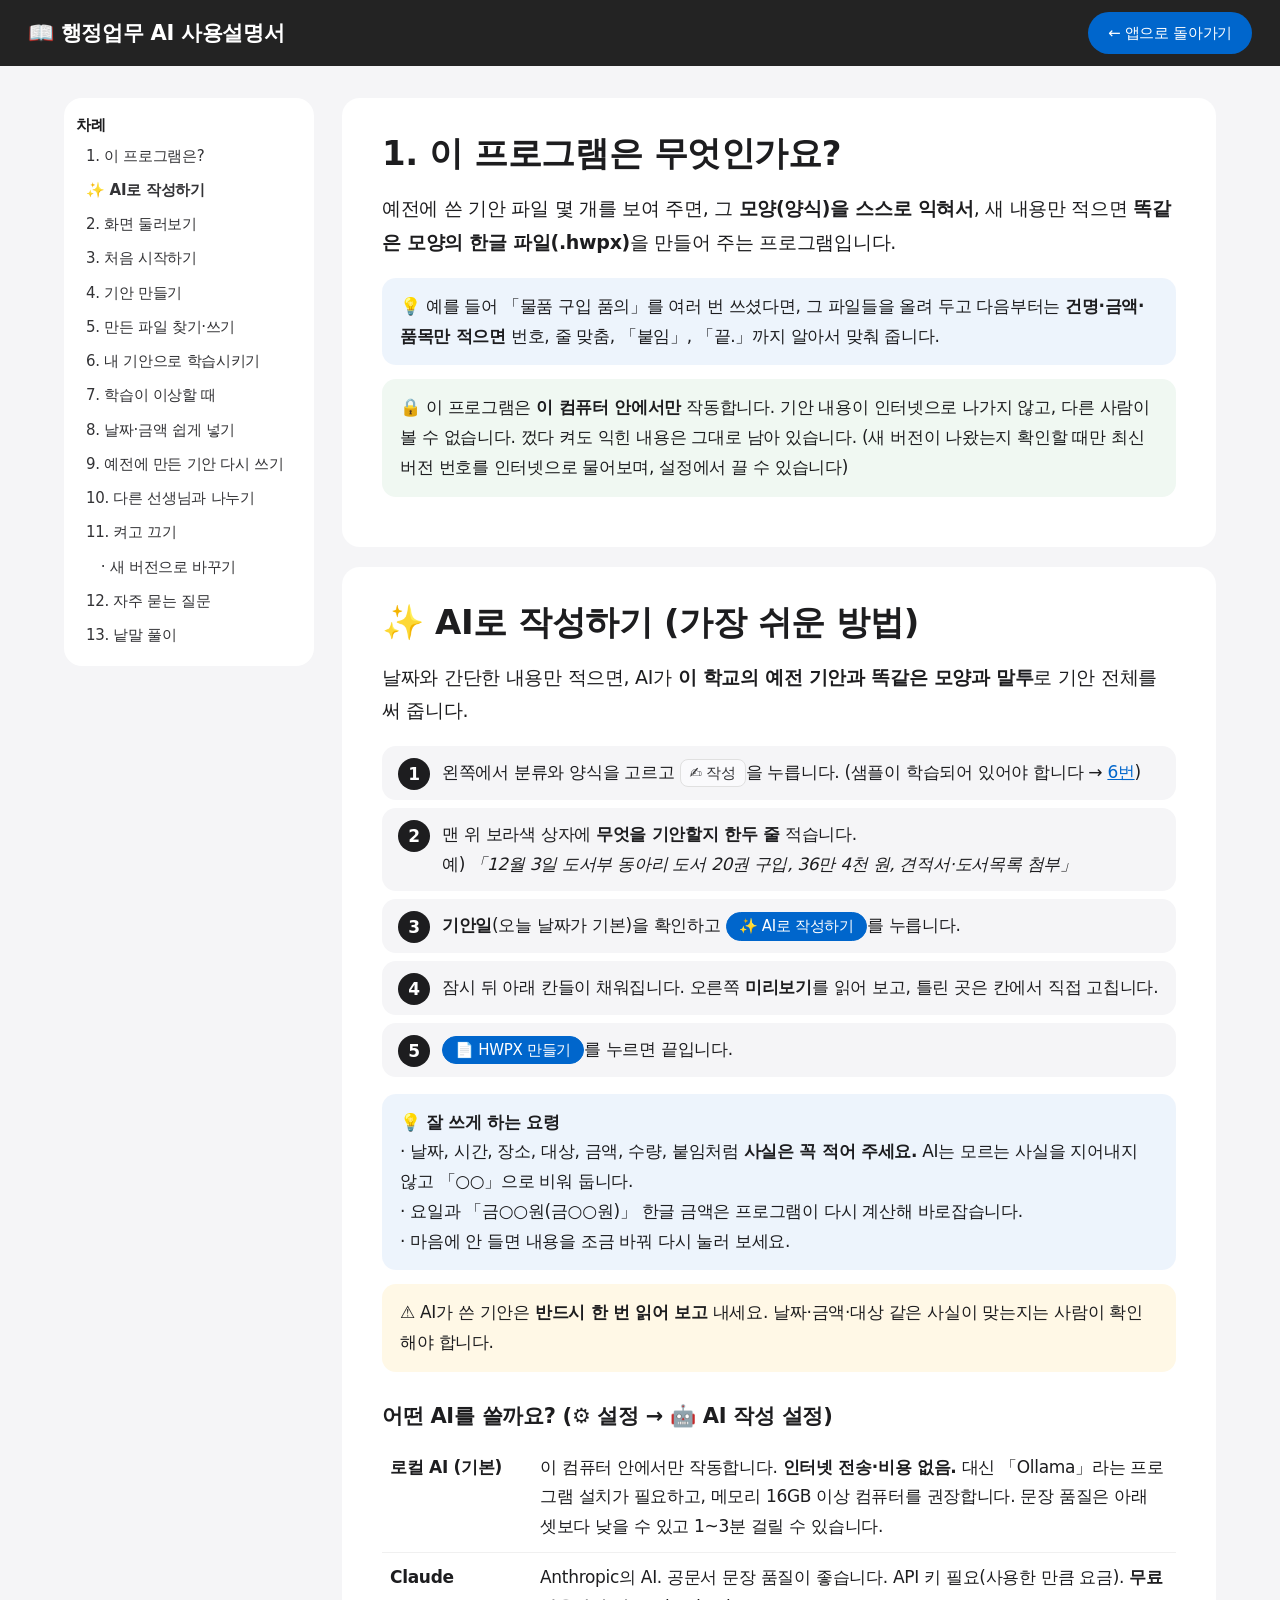
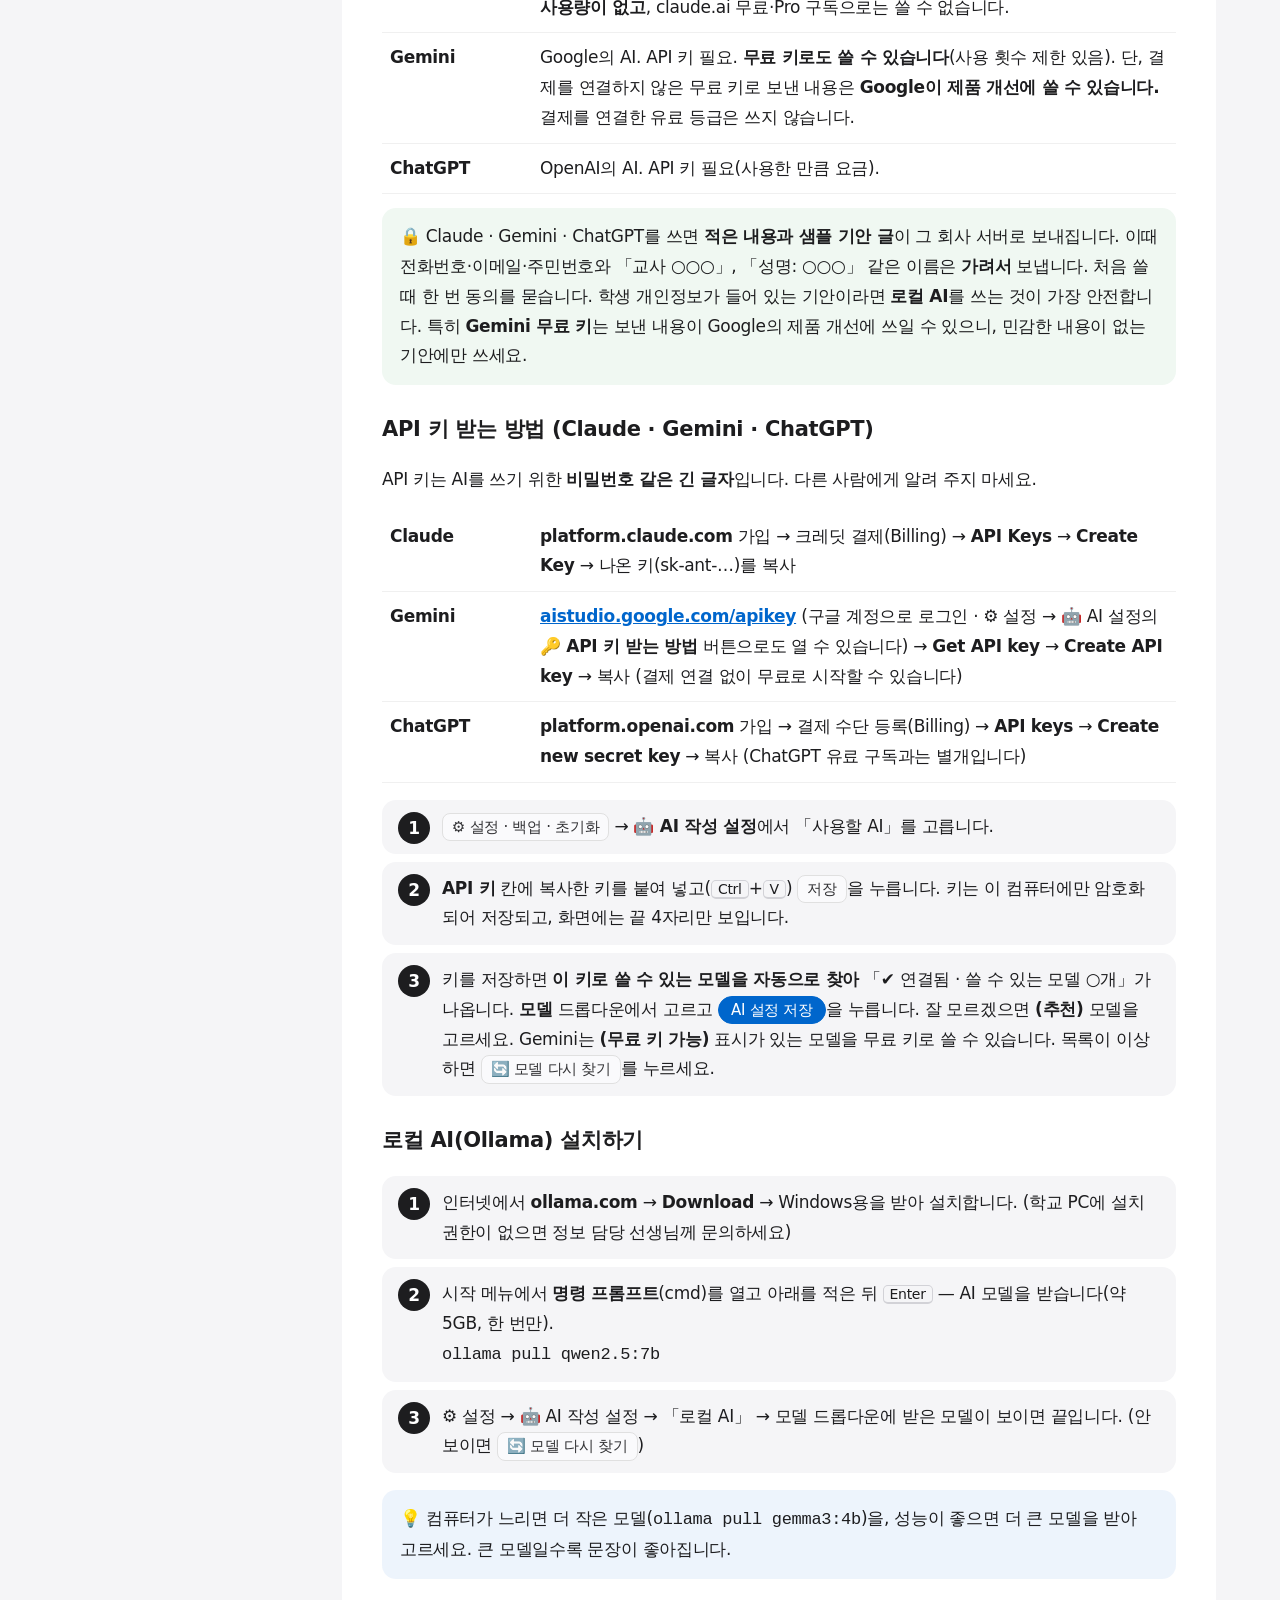
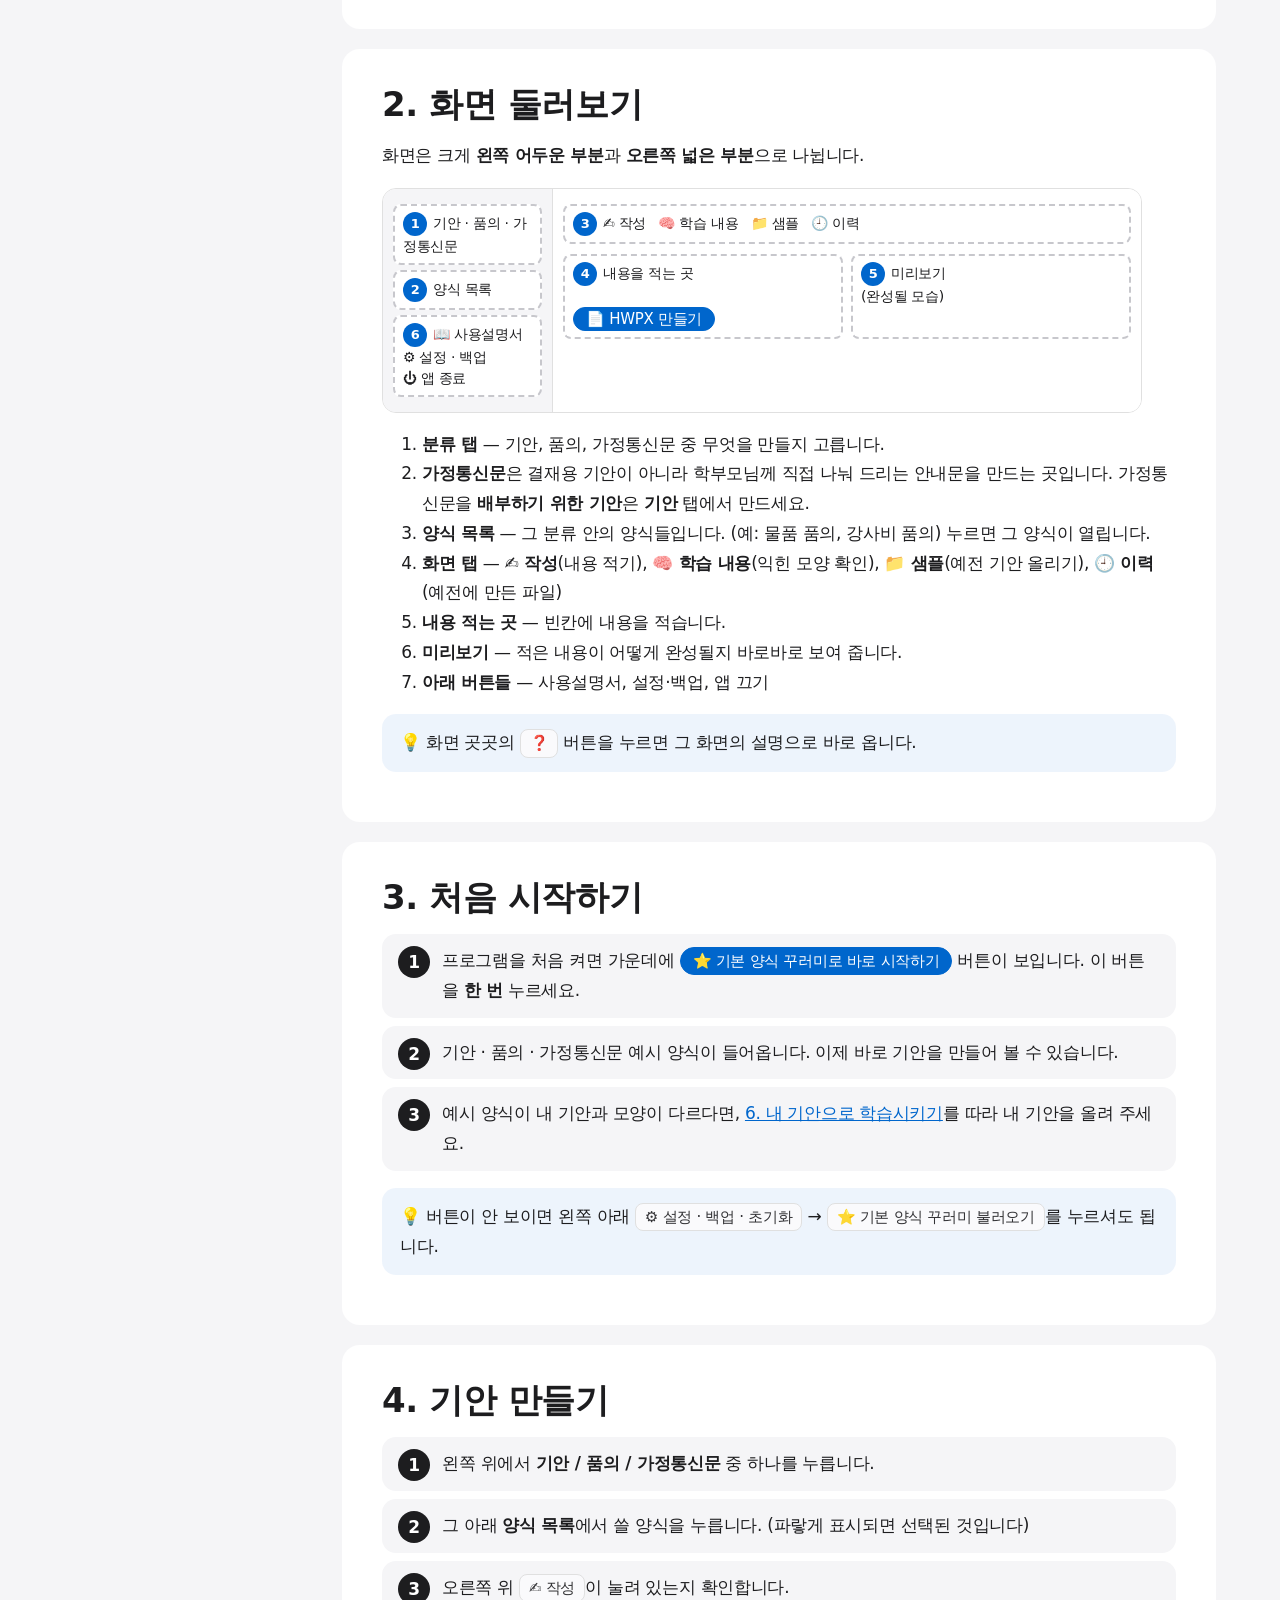
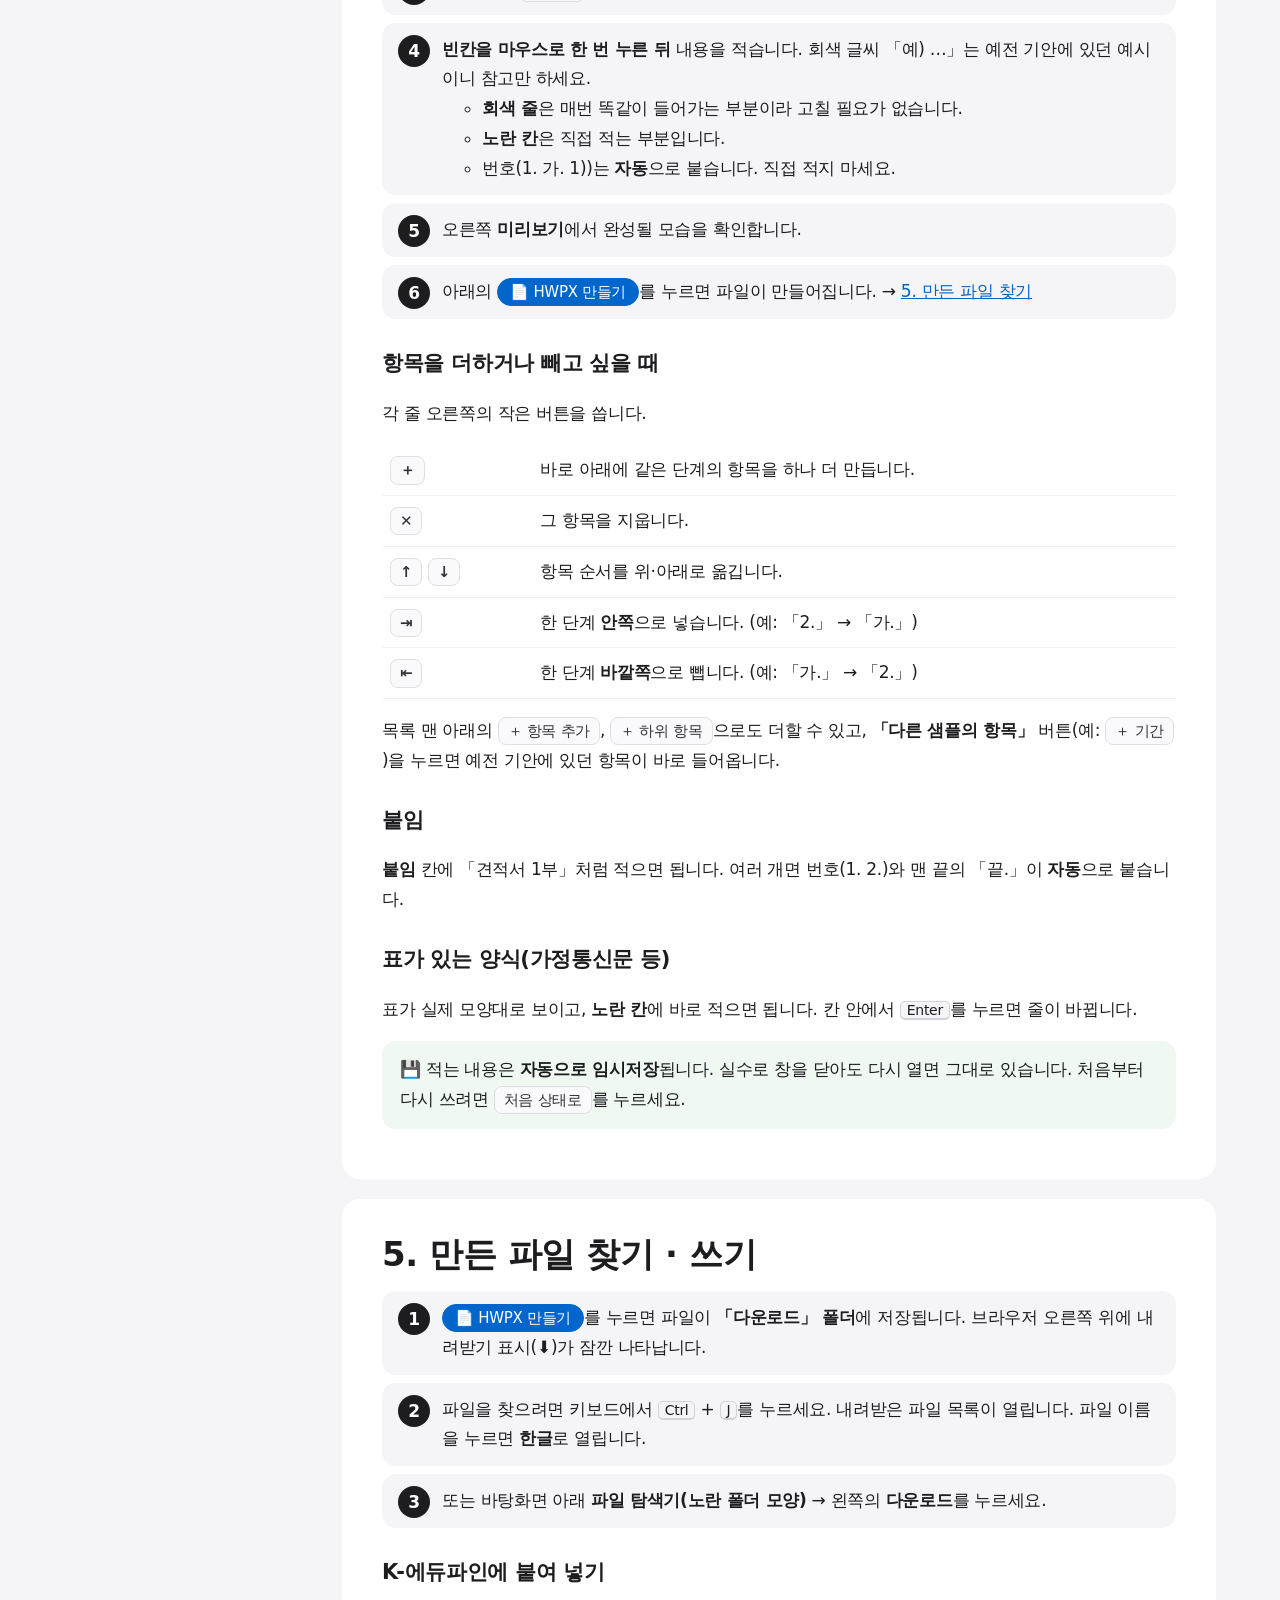
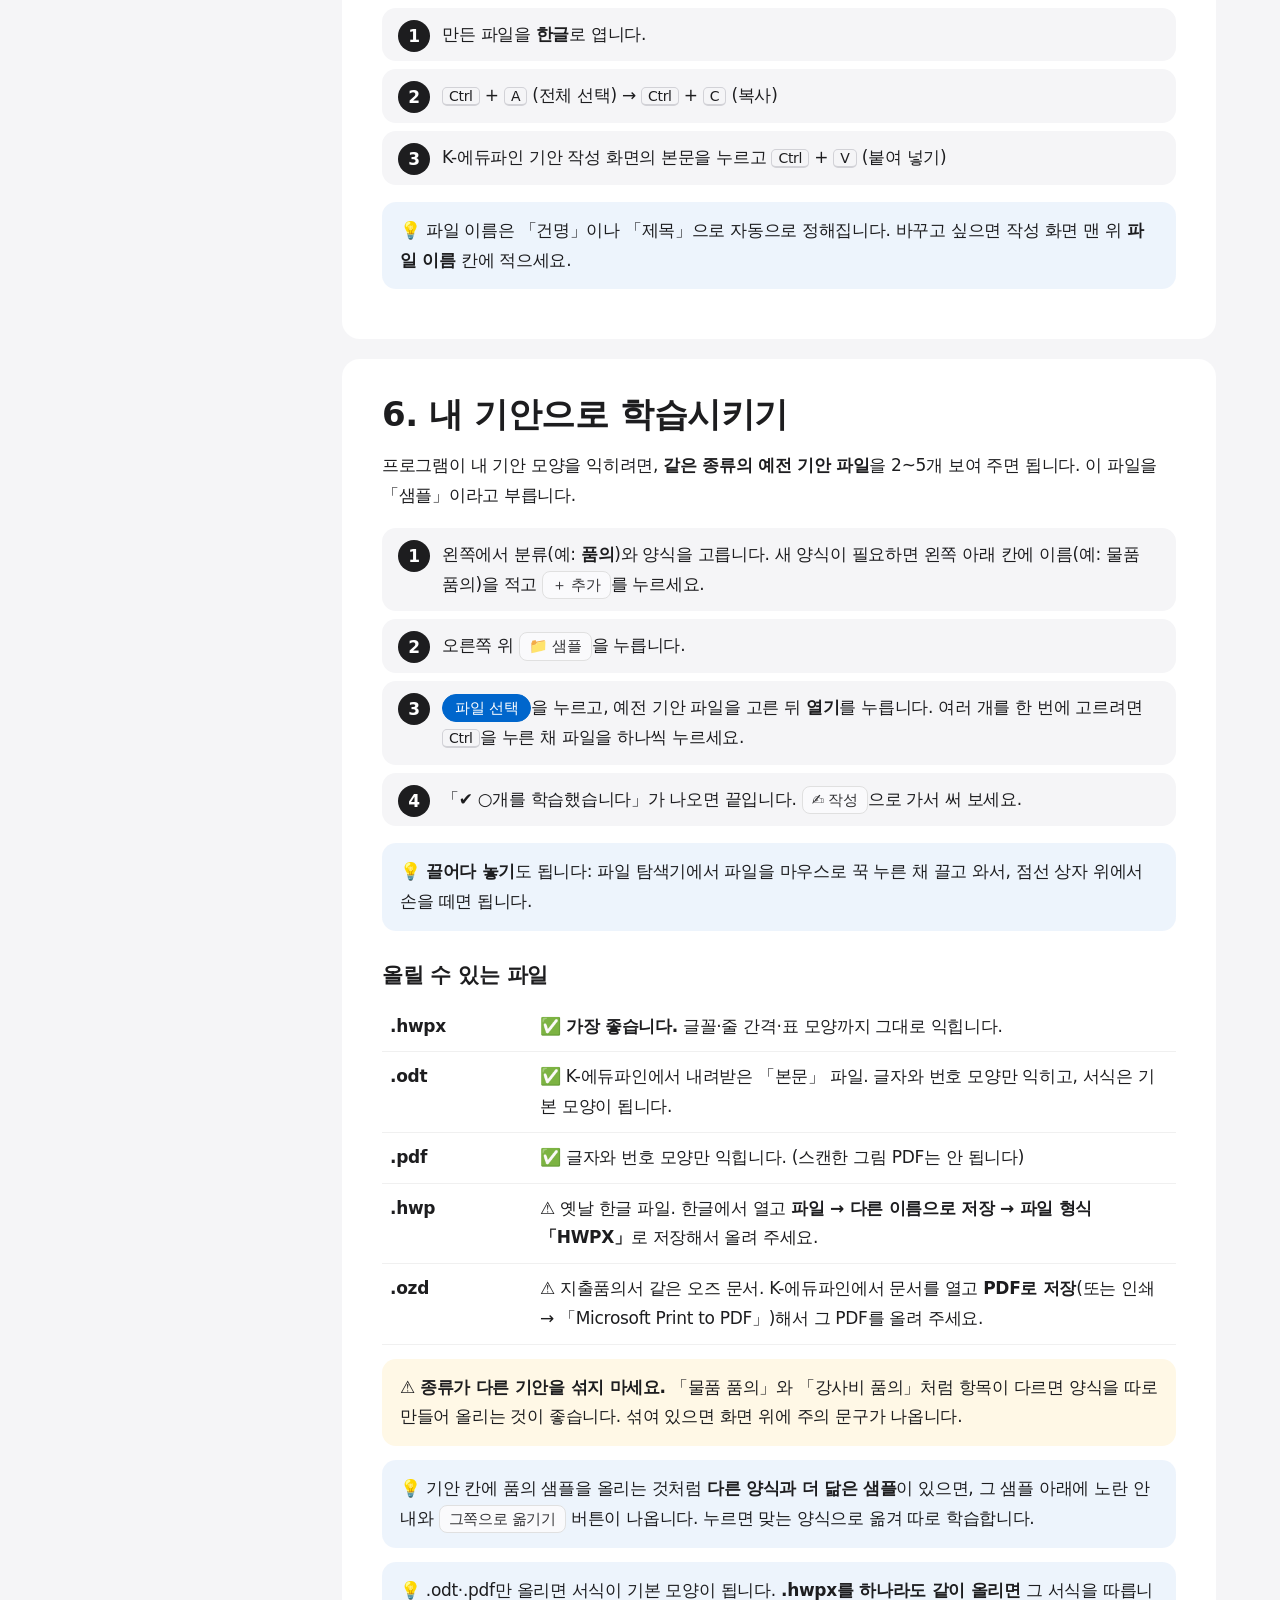
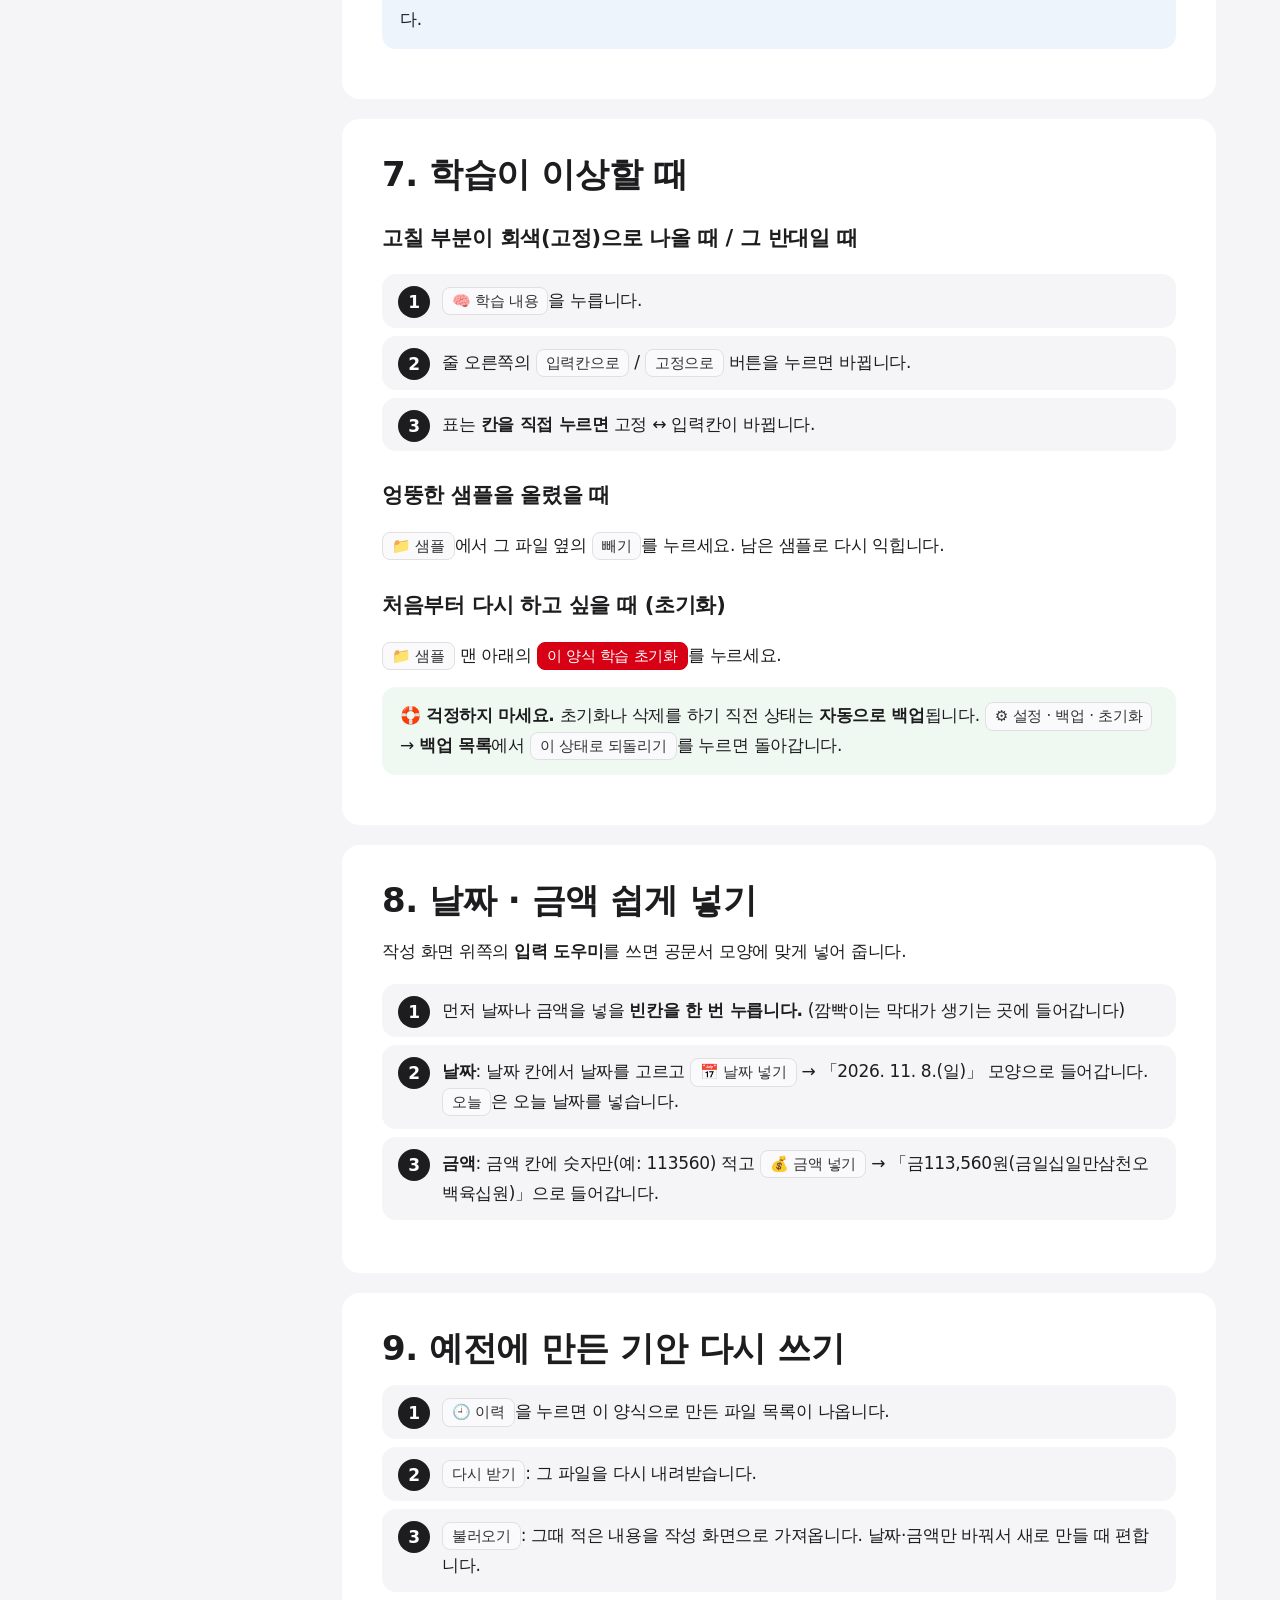
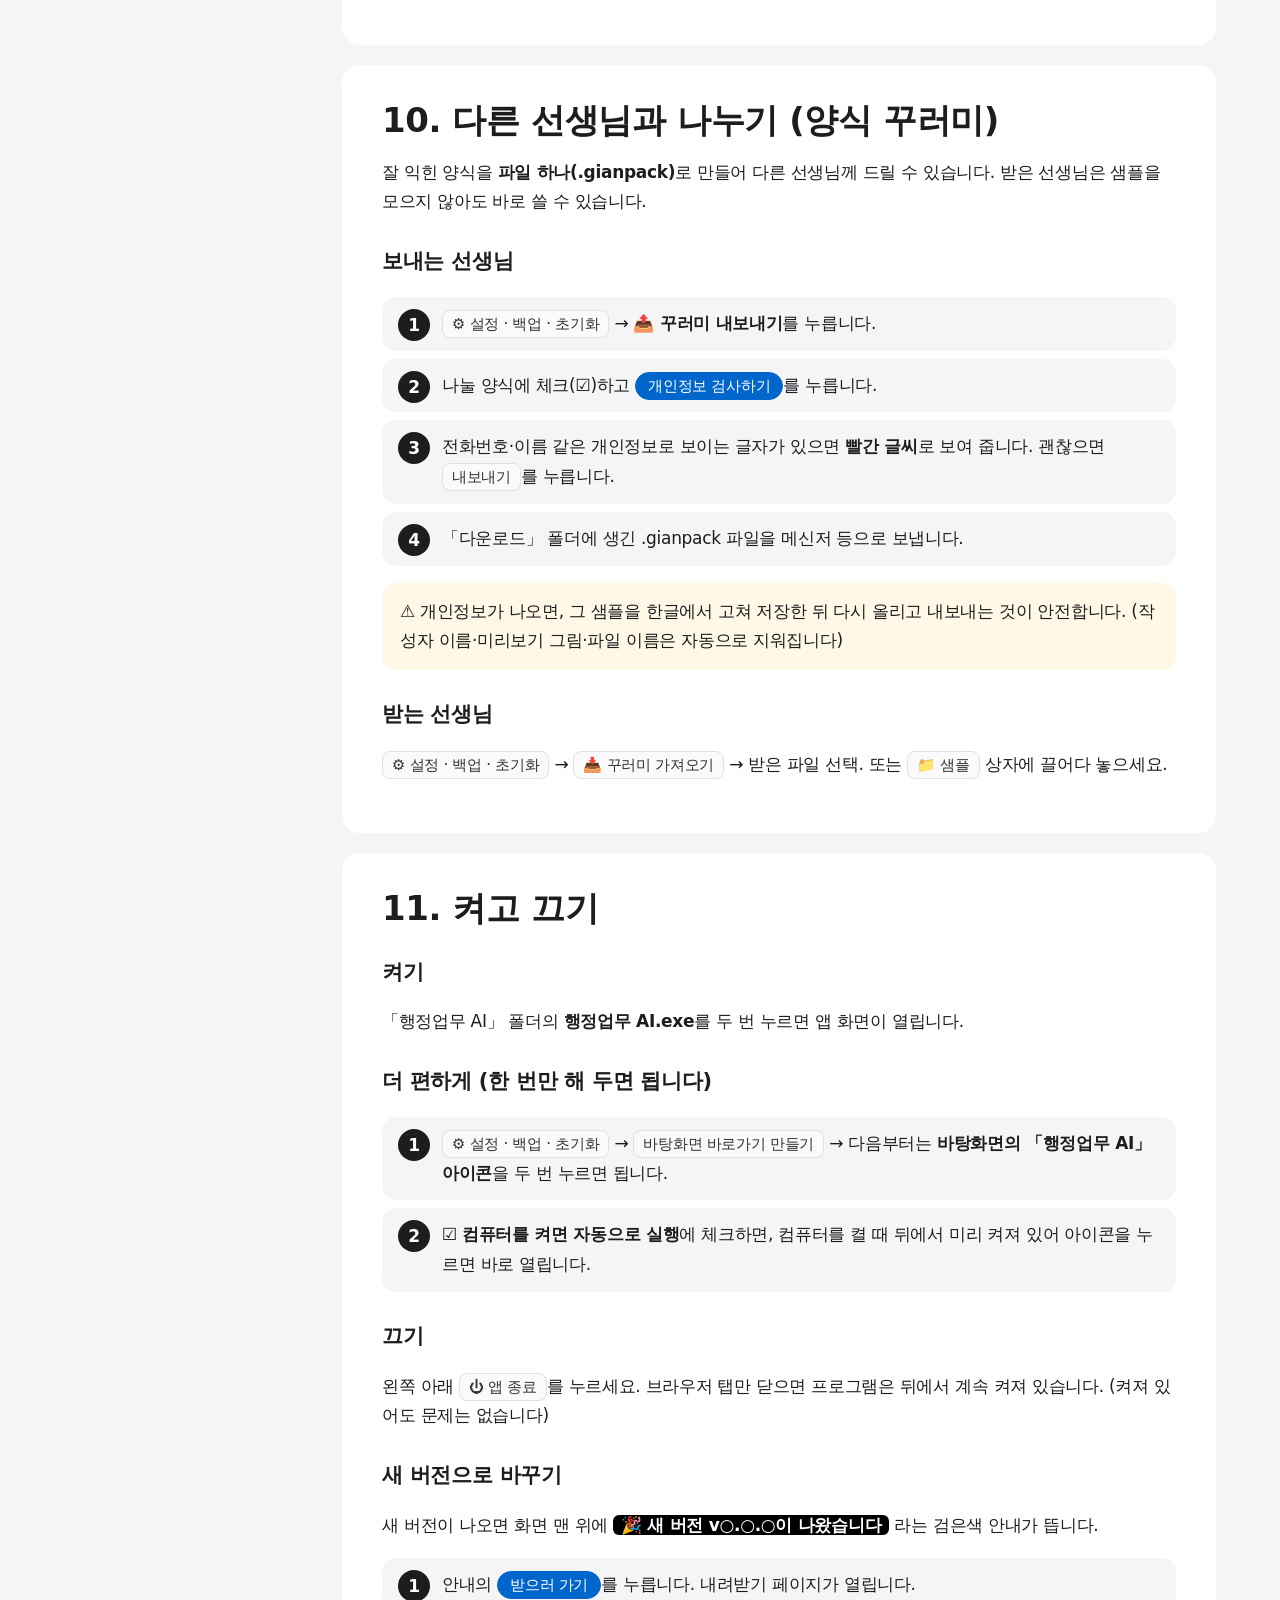
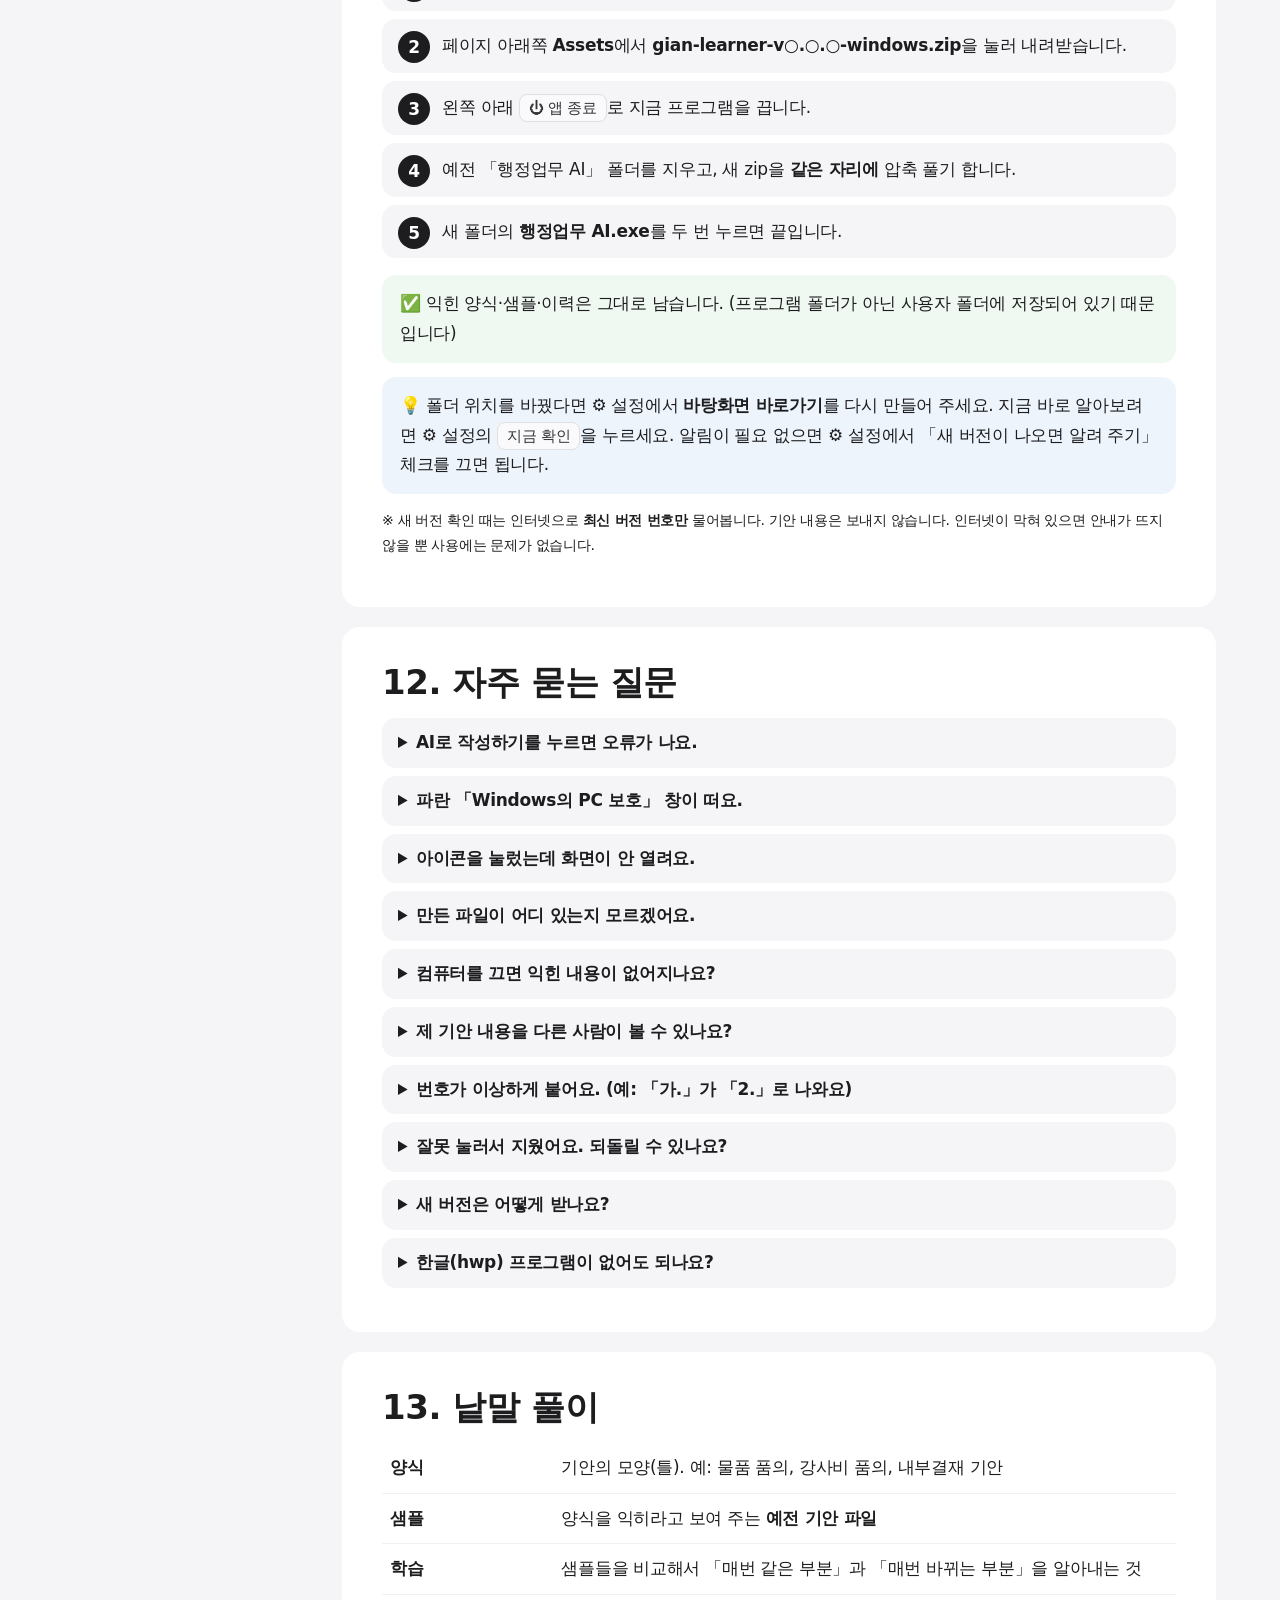
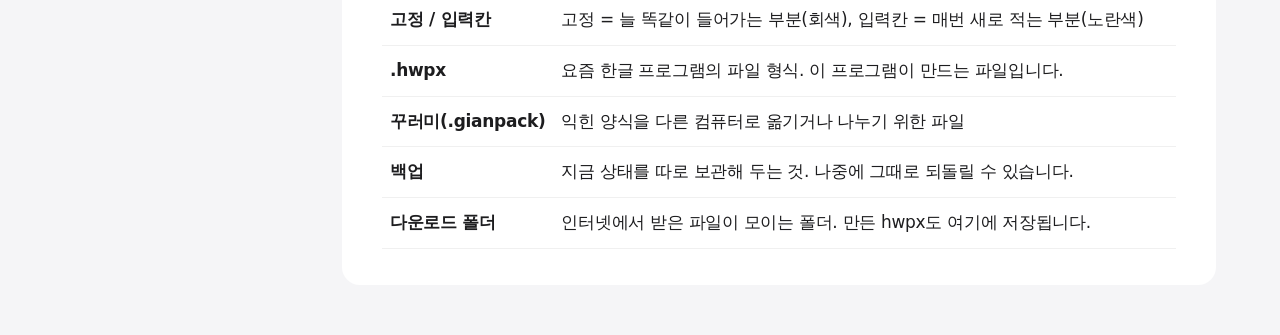
==== commit 10d452dd: "feat: 가정통신문은 학부모 배부용 안내문으로 작성, 배부 기안은 기안에서 - AI 작성 지침을 분류(기안·품의·가정통신문)별로 나눔 - 화면 문구(작성 탭·발행일·예시)를 분류" ====
--- a/app/static/help.html
+++ b/app/static/help.html
@@ -167,6 +167,7 @@
   </div>
   <ol>
     <li><b>분류 탭</b> — 기안, 품의, 가정통신문 중 무엇을 만들지 고릅니다.</li>
+    <li><b>가정통신문</b>은 결재용 기안이 아니라 학부모님께 직접 나눠 드리는 안내문을 만드는 곳입니다. 가정통신문을 <b>배부하기 위한 기안</b>은 <b>기안</b> 탭에서 만드세요.</li>
     <li><b>양식 목록</b> — 그 분류 안의 양식들입니다. (예: 물품 품의, 강사비 품의) 누르면 그 양식이 열립니다.</li>
     <li><b>화면 탭</b> — <b>✍ 작성</b>(내용 적기), <b>🧠 학습 내용</b>(익힌 모양 확인), <b>📁 샘플</b>(예전 기안 올리기), <b>🕘 이력</b>(예전에 만든 파일)</li>
     <li><b>내용 적는 곳</b> — 빈칸에 내용을 적습니다.</li>
